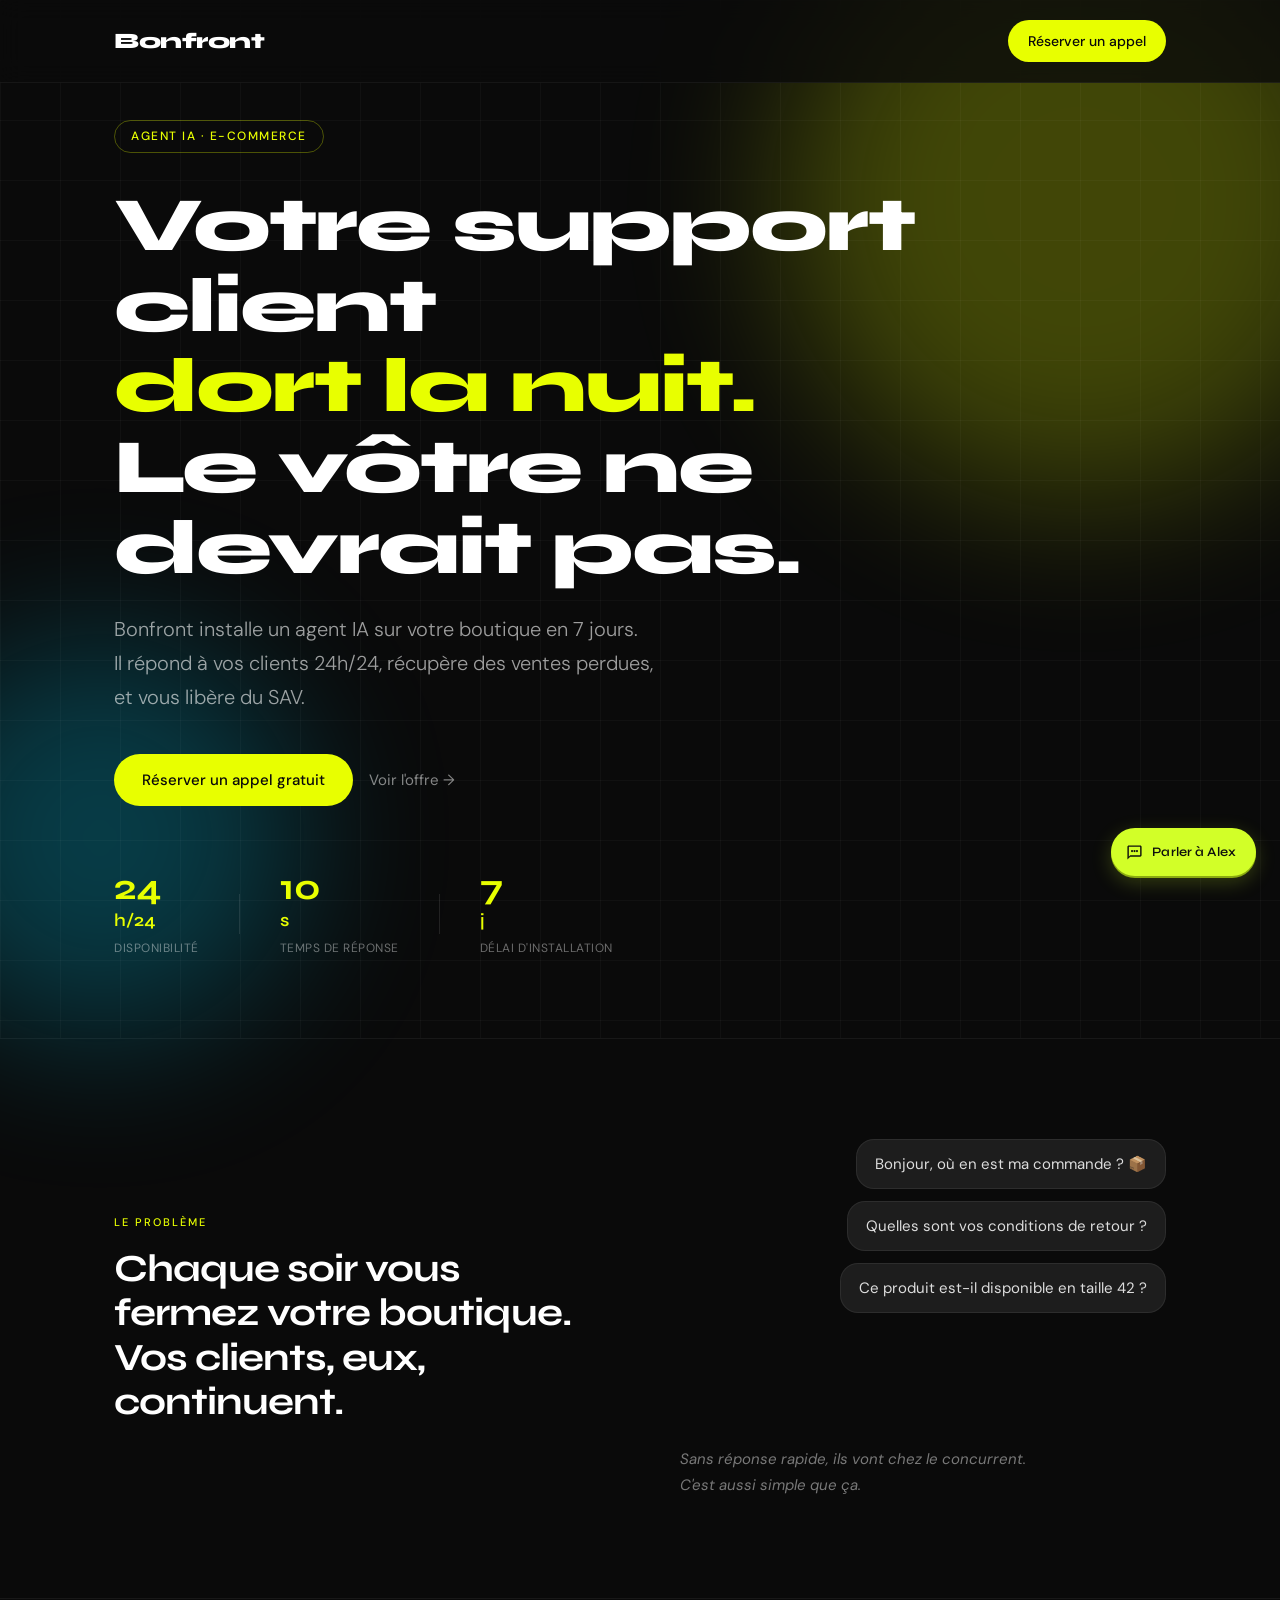
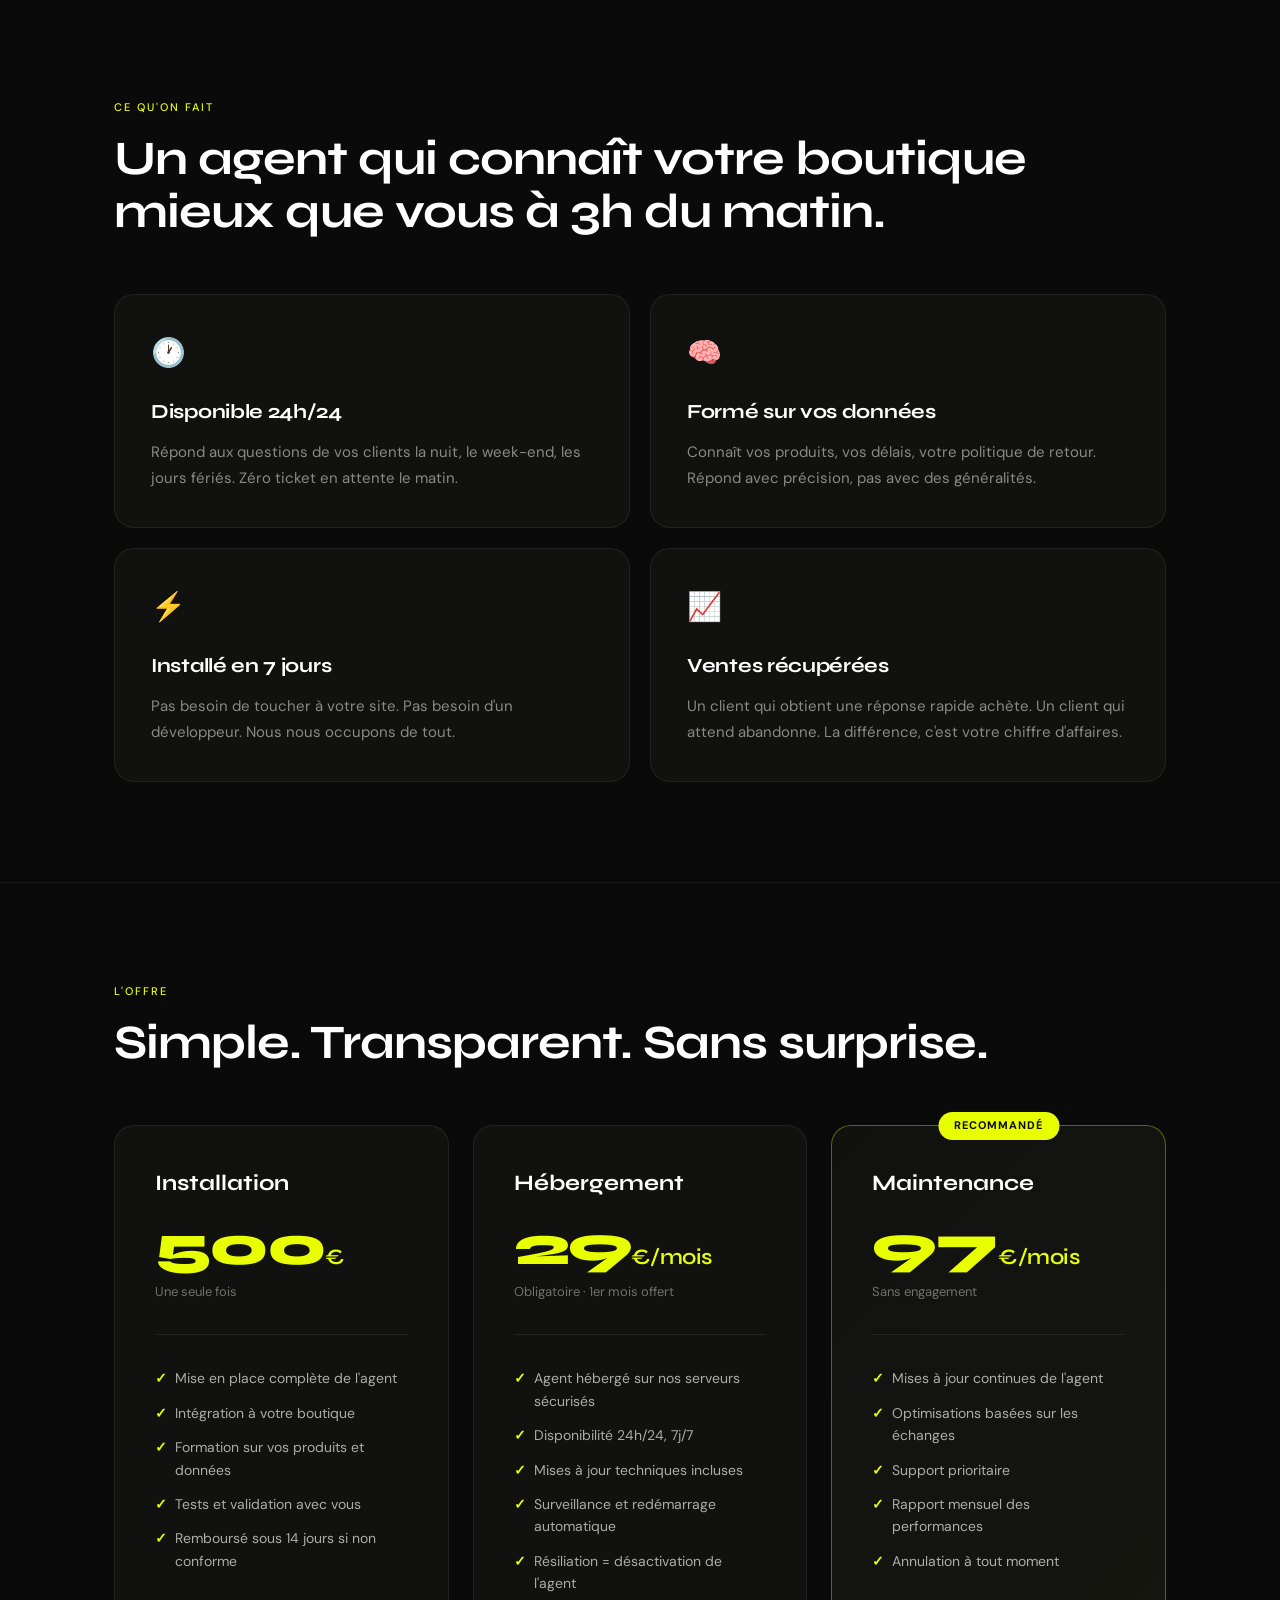
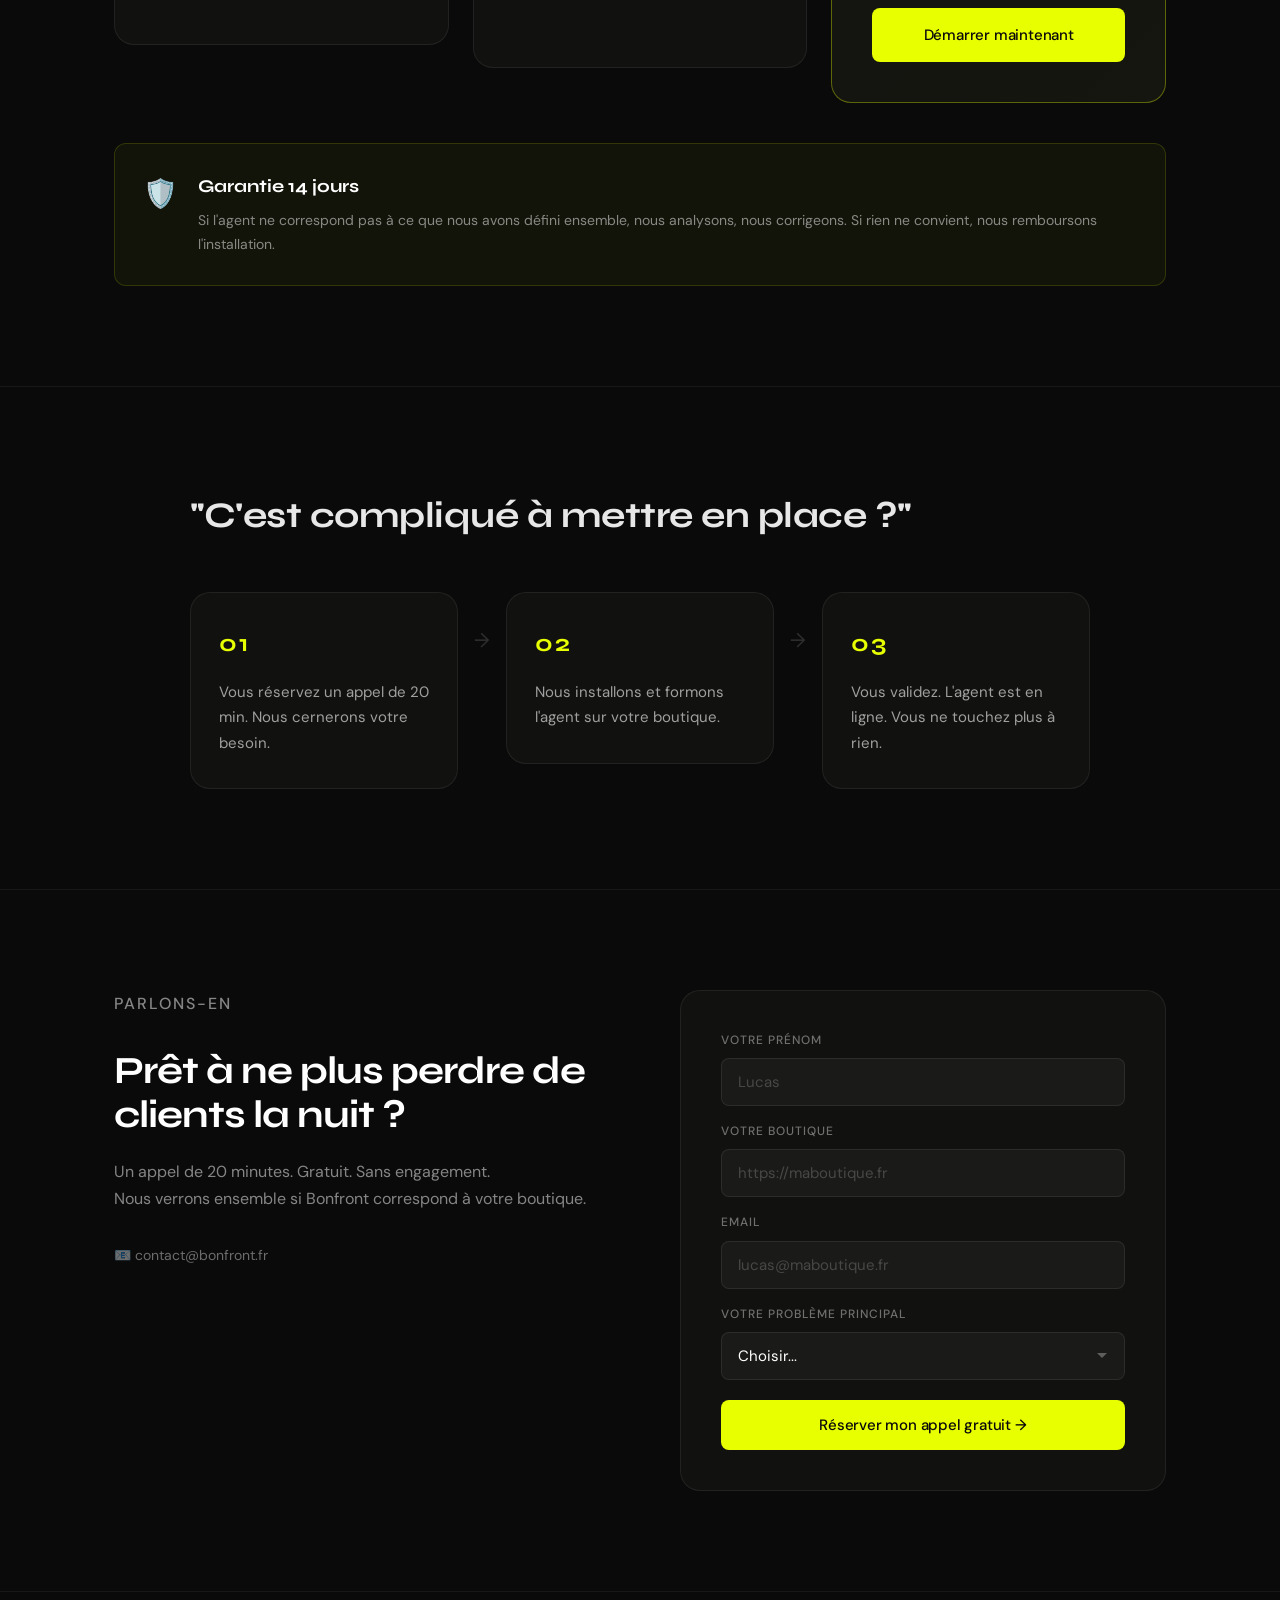
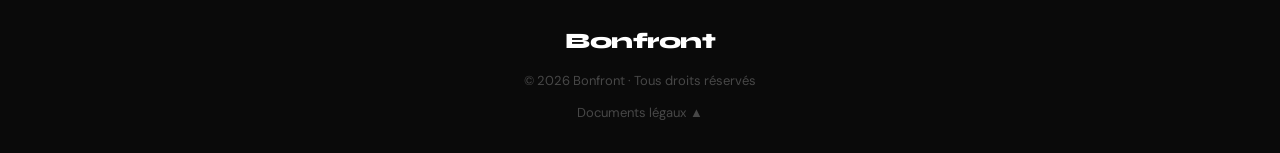
==== index.html @ 0fc4ba48 "Update index.html" ====
<!DOCTYPE html>
<html lang="fr">
<head>
  <!-- Google tag (gtag.js) -->
<script async src="https://www.googletagmanager.com/gtag/js?id=G-M5L3W99TED"></script>
<script>
  window.dataLayer = window.dataLayer || [];
  function gtag(){dataLayer.push(arguments);}
  gtag('js', new Date());
  gtag('config', 'G-M5L3W99TED');
</script>

  <!-- Indexisation -->
  <meta name="description" content="Bonfront installe un agent IA sur votre boutique e-commerce en 7 jours. Support client 24h/24, installation clé en main à partir de 500€.">
  <meta name="keywords" content="agent IA e-commerce, chatbot boutique en ligne, support client IA, agent IA France">
  <meta property="og:title" content="Bonfront — Support client IA pour e-commerce">
  <meta property="og:description" content="Votre support client dort la nuit. Le vôtre ne devrait pas.">
  <meta property="og:url" content="https://bonfront.fr">

  <!-- Header -->
  <meta charset="UTF-8" />
  <meta name="viewport" content="width=device-width, initial-scale=1.0" />
  <title>Bonfront — Support client IA pour e-commerce</title>
  <link rel="icon" type="image/x-icon" href="favicon.ico">
  <link rel="preconnect" href="https://fonts.googleapis.com">
  <link rel="preconnect" href="https://fonts.gstatic.com" crossorigin>
  <link href="https://fonts.googleapis.com/css2?family=Syne:wght@400;600;700;800&family=DM+Sans:ital,wght@0,300;0,400;0,500;1,300&display=swap" rel="stylesheet">
  <link rel="stylesheet" href="style.css" />
  <style>
    .footer-legal {
      position: relative;
    }
    .footer-legal-toggle {
      font-size: 13px;
      color: rgba(255,255,255,0.25);
      background: none;
      border: none;
      cursor: pointer;
      padding: 0;
      font-family: inherit;
      display: flex;
      align-items: center;
      gap: 4px;
      transition: color 0.2s;
    }
    .footer-legal-toggle:hover { color: rgba(255,255,255,0.6); }
    .footer-legal-toggle .arrow {
      display: inline-block;
      transition: transform 0.2s;
      font-size: 10px;
    }
    .footer-legal-toggle.open .arrow { transform: rotate(180deg); }
    .footer-legal-dropdown {
      display: none;
      position: absolute;
      bottom: 28px;
      left: 0;
      background: #1a1a18;
      border: 1px solid rgba(255,255,255,0.08);
      border-radius: 8px;
      overflow: hidden;
      min-width: 200px;
      z-index: 10;
    }
    .footer-legal-dropdown.open { display: block; }
    .footer-legal-dropdown a {
      display: block;
      padding: 10px 16px;
      font-size: 13px;
      color: rgba(255,255,255,0.5);
      text-decoration: none;
      transition: background 0.15s, color 0.15s;
    }
    .footer-legal-dropdown a:hover {
      background: rgba(255,255,255,0.05);
      color: rgba(255,255,255,0.9);
    }
  </style>
</head>
<body>

  <!-- NAV -->
  <nav class="nav">
    <div class="nav-inner">
      <span class="logo">Bonfront</span>
      <a href="#contact" class="nav-cta">Réserver un appel</a>
    </div>
  </nav>

  <!-- HERO -->
  <section class="hero">
    <div class="hero-bg">
      <div class="orb orb-1"></div>
      <div class="orb orb-2"></div>
      <div class="grid-overlay"></div>
    </div>
    <div class="container">
      <div class="badge">Agent IA · E-commerce</div>
      <h1 class="hero-title">
        Votre support client<br/>
        <span class="accent">dort la nuit.</span><br/>
        Le vôtre ne devrait pas.
      </h1>
      <p class="hero-sub">
        Bonfront installe un agent IA sur votre boutique en 7 jours.<br/>
        Il répond à vos clients 24h/24, récupère des ventes perdues,<br/>
        et vous libère du SAV.
      </p>
      <div class="hero-actions">
        <a href="#contact" class="btn-primary">Réserver un appel gratuit</a>
        <a href="#offre" class="btn-ghost">Voir l'offre →</a>
      </div>
      <div class="hero-stats">
        <div class="stat">
          <span class="stat-num" data-target="24">0</span><span class="stat-unit">h/24</span>
          <span class="stat-label">Disponibilité</span>
        </div>
        <div class="stat-sep"></div>
        <div class="stat">
          <span class="stat-num" data-target="10">0</span><span class="stat-unit">s</span>
          <span class="stat-label">Temps de réponse</span>
        </div>
        <div class="stat-sep"></div>
        <div class="stat">
          <span class="stat-num" data-target="7">0</span><span class="stat-unit">j</span>
          <span class="stat-label">Délai d'installation</span>
        </div>
      </div>
    </div>
  </section>

  <!-- PROBLEME -->
  <section class="problem">
    <div class="container">
      <div class="problem-grid">
        <div class="problem-left">
          <p class="section-label">Le problème</p>
          <h2>Chaque soir vous fermez votre boutique.<br/>Vos clients, eux, continuent.</h2>
        </div>
        <div class="problem-right">
          <div class="messages">
            <div class="msg msg-in" data-delay="0">Bonjour, où en est ma commande ? 📦</div>
            <div class="msg msg-in" data-delay="400">Quelles sont vos conditions de retour ?</div>
            <div class="msg msg-in" data-delay="800">Ce produit est-il disponible en taille 42 ?</div>
            <div class="msg msg-out" data-delay="1400">Bonjour ! Voici le suivi de votre commande... ✅</div>
            <div class="msg msg-out" data-delay="2200">
              <span class="typing-dots"><span></span><span></span><span></span></span>
            </div>
          </div>
          <p class="problem-conclusion">Sans réponse rapide, ils vont chez le concurrent.<br/>C'est aussi simple que ça.</p>
        </div>
      </div>
    </div>
  </section>

  <!-- SOLUTION -->
  <section class="solution">
    <div class="container">
      <p class="section-label">Ce qu'on fait</p>
      <h2 class="section-title">Un agent qui connaît votre boutique<br/>mieux que vous à 3h du matin.</h2>
      <div class="features">
        <div class="feature-card">
          <div class="feature-icon">🕐</div>
          <h3>Disponible 24h/24</h3>
          <p>Répond aux questions de vos clients la nuit, le week-end, les jours fériés. Zéro ticket en attente le matin.</p>
        </div>
        <div class="feature-card">
          <div class="feature-icon">🧠</div>
          <h3>Formé sur vos données</h3>
          <p>Connaît vos produits, vos délais, votre politique de retour. Répond avec précision, pas avec des généralités.</p>
        </div>
        <div class="feature-card">
          <div class="feature-icon">⚡</div>
          <h3>Installé en 7 jours</h3>
          <p>Pas besoin de toucher à votre site. Pas besoin d'un développeur. Nous nous occupons de tout.</p>
        </div>
        <div class="feature-card">
          <div class="feature-icon">📈</div>
          <h3>Ventes récupérées</h3>
          <p>Un client qui obtient une réponse rapide achète. Un client qui attend abandonne. La différence, c'est votre chiffre d'affaires.</p>
        </div>
      </div>
    </div>
  </section>

  <!-- OFFRE -->
  <section class="offre" id="offre">
    <div class="container">
      <p class="section-label">L'offre</p>
      <h2 class="section-title">Simple. Transparent. Sans surprise.</h2>
      <div class="pricing" style="display: grid; grid-template-columns: repeat(3, 1fr); gap: 24px; align-items: start;">
        <div class="pricing-card">
          <div class="pricing-top">
            <h3>Installation</h3>
            <div class="price">500<span>€</span></div>
            <p>Une seule fois</p>
          </div>
          <ul class="pricing-list">
            <li>Mise en place complète de l'agent</li>
            <li>Intégration à votre boutique</li>
            <li>Formation sur vos produits et données</li>
            <li>Tests et validation avec vous</li>
            <li>Remboursé sous 14 jours si non conforme</li>
          </ul>
        </div>
        <div class="pricing-card">
          <div class="pricing-top">
            <h3>Hébergement</h3>
            <div class="price">29<span>€/mois</span></div>
            <p>Obligatoire · 1er mois offert</p>
          </div>
          <ul class="pricing-list">
            <li>Agent hébergé sur nos serveurs sécurisés</li>
            <li>Disponibilité 24h/24, 7j/7</li>
            <li>Mises à jour techniques incluses</li>
            <li>Surveillance et redémarrage automatique</li>
            <li>Résiliation = désactivation de l'agent</li>
          </ul>
        </div>
        <div class="pricing-card pricing-featured">
          <div class="pricing-badge">Recommandé</div>
          <div class="pricing-top">
            <h3>Maintenance</h3>
            <div class="price">97<span>€/mois</span></div>
            <p>Sans engagement</p>
          </div>
          <ul class="pricing-list">
            <li>Mises à jour continues de l'agent</li>
            <li>Optimisations basées sur les échanges</li>
            <li>Support prioritaire</li>
            <li>Rapport mensuel des performances</li>
            <li>Annulation à tout moment</li>
          </ul>
          <a href="#contact" class="btn-primary full">Démarrer maintenant</a>
        </div>
      </div>
      <div class="garantie">
        <div class="garantie-icon">🛡️</div>
        <div>
          <strong>Garantie 14 jours</strong>
          <p>Si l'agent ne correspond pas à ce que nous avons défini ensemble, nous analysons, nous corrigeons. Si rien ne convient, nous remboursons l'installation.</p>
        </div>
      </div>
    </div>
  </section>

  <!-- OBJECTION -->
  <section class="objection">
    <div class="container">
      <div class="objection-inner">
        <h2>"C'est compliqué à mettre en place ?"</h2>
        <div class="objection-steps">
          <div class="obj-step">
            <span class="step-num">01</span>
            <p>Vous réservez un appel de 20 min. Nous cernerons votre besoin.</p>
          </div>
          <div class="obj-arrow">→</div>
          <div class="obj-step">
            <span class="step-num">02</span>
            <p>Nous installons et formons l'agent sur votre boutique.</p>
          </div>
          <div class="obj-arrow">→</div>
          <div class="obj-step">
            <span class="step-num">03</span>
            <p>Vous validez. L'agent est en ligne. Vous ne touchez plus à rien.</p>
          </div>
        </div>
      </div>
    </div>
  </section>

  <!-- CONTACT -->
  <section class="contact" id="contact">
    <div class="container">
      <div class="contact-inner">
        <div class="contact-left">
          <p class="section-label">Parlons-en</p>
          <h2>Prêt à ne plus perdre de clients la nuit ?</h2>
          <p>Un appel de 20 minutes. Gratuit. Sans engagement.<br/>Nous verrons ensemble si Bonfront correspond à votre boutique.</p>
          <div class="contact-info">
            <span>📧 contact@bonfront.fr</span>
          </div>
        </div>
        <form class="contact-form" action="https://api.web3forms.com/submit" method="POST">
          <input type="hidden" name="access_key" value="a9f55e9b-afc1-4ab4-8415-621d0cce9472">
          <input type="hidden" name="subject" value="Nouveau contact Bonfront">
          <input type="hidden" name="from_name" value="Bonfront">
          <div class="form-group">
            <label for="name">Votre prénom</label>
            <input id="name" type="text" name="name" placeholder="Lucas" required />
          </div>
          <div class="form-group">
            <label for="boutique">Votre boutique</label>
            <input id="boutique" type="url" name="boutique" placeholder="https://maboutique.fr" required />
          </div>
          <div class="form-group">
            <label for="email">Email</label>
            <input id="email" type="email" name="email" placeholder="lucas@maboutique.fr" required />
          </div>
          <div class="form-group">
            <label for="probleme">Votre problème principal</label>
            <select id="probleme" name="probleme" onchange="toggleAutre(this)">
              <option value="">Choisir...</option>
              <option>Trop de tickets SAV</option>
              <option>Pas de support la nuit</option>
              <option>Clients sans réponse rapide</option>
              <option>Autre</option>
            </select>
            <input id="autre-detail" type="text" name="probleme_detail" placeholder="Précisez votre problème..." style="display:none; margin-top: 8px;"/>
          </div>
          <button type="submit" class="btn-primary full">Réserver mon appel gratuit →</button>
        </form>
      </div>
    </div>
  </section>

  <!-- FOOTER -->
  <footer class="footer">
    <div class="footer-inner" style="justify-content: center; flex-direction: column; align-items: center; gap: 12px;">
  <span class="logo">Bonfront</span>
  <span>© 2026 Bonfront · Tous droits réservés</span>
  <div class="footer-legal">
    <button class="footer-legal-toggle" onclick="toggleLegal(this)">
      Documents légaux <span class="arrow">▲</span>
    </button>
    <div class="footer-legal-dropdown">
      <a href="politique-confidentialite.html">Politique de confidentialité</a>
      <a href="cookies.html">Cookies</a>
    </div>
  </div>
</div>
  </footer>

  <!-- AGENT IA -->
  <script src="chat-widget.js"></script>

  <!-- Animations -->
  <script src="script.js"></script>

  <script>
    function toggleLegal(btn) {
      btn.classList.toggle('open');
      btn.nextElementSibling.classList.toggle('open');
    }
    document.addEventListener('click', function(e) {
      const legal = document.querySelector('.footer-legal');
      if (legal && !legal.contains(e.target)) {
        document.querySelector('.footer-legal-toggle').classList.remove('open');
        document.querySelector('.footer-legal-dropdown').classList.remove('open');
      }
    });
  </script>

</body>
</html>
---- style.css ----
/* ===========================
   BONFRONT — style.css
   =========================== */

*, *::before, *::after {
  box-sizing: border-box;
  margin: 0;
  padding: 0;
}

:root {
  --black: #0a0a0a;
  --white: #ffffff;
  --off-white: #f5f3ef;
  --accent: #e8ff00;
  --accent-dark: #c4d900;
  --gray-100: #f0ede8;
  --gray-200: #ddd9d2;
  --gray-400: #9e9a93;
  --gray-600: #5c5954;
  --gray-800: #2a2826;
  --card-bg: #111110;
  --card-border: rgba(255,255,255,0.07);
  --font-display: 'Syne', sans-serif;
  --font-body: 'DM Sans', sans-serif;
  --radius: 12px;
  --radius-lg: 20px;
  --max-w: 1100px;
  --transition: 0.3s cubic-bezier(0.4, 0, 0.2, 1);
}

html {
  scroll-behavior: smooth;
}

.logo-img {
  height: 36px !important;
  width: auto !important;
  max-width: 36px;
  object-fit: contain;
  display: block;
}

body {
  font-family: var(--font-body);
  background: var(--black);
  color: var(--white);
  line-height: 1.6;
  -webkit-font-smoothing: antialiased;
  overflow-x: hidden;
}

.container {
  max-width: var(--max-w);
  margin: 0 auto;
  padding: 0 24px;
}

/* ===========================
   NAV
   =========================== */

.nav {
  position: fixed;
  top: 0;
  left: 0;
  right: 0;
  z-index: 100;
  padding: 20px 0;
  background: rgba(10,10,10,0.8);
  backdrop-filter: blur(12px);
  border-bottom: 1px solid rgba(255,255,255,0.05);
  transition: var(--transition);
}

.nav-inner {
  max-width: var(--max-w);
  margin: 0 auto;
  padding: 0 24px;
  display: flex;
  align-items: center;
  justify-content: space-between;
}

.logo {
  font-family: var(--font-display);
  font-weight: 800;
  font-size: 22px;
  letter-spacing: -0.5px;
  color: var(--white);
}

.nav-cta {
  font-family: var(--font-body);
  font-size: 14px;
  font-weight: 500;
  color: var(--black);
  background: var(--accent);
  padding: 10px 20px;
  border-radius: 100px;
  text-decoration: none;
  transition: var(--transition);
}

.nav-cta:hover {
  background: var(--accent-dark);
  transform: translateY(-1px);
}

/* ===========================
   HERO
   =========================== */

.hero {
  position: relative;
  min-height: 100vh;
  display: flex;
  align-items: center;
  padding: 120px 0 80px;
}

.hero-bg {
  position: absolute;
  inset: 0;
  pointer-events: none;
}

.orb {
  position: absolute;
  border-radius: 50%;
  filter: blur(80px);
  opacity: 0.25;
}

.orb-1 {
  width: 600px;
  height: 600px;
  background: var(--accent);
  top: -100px;
  right: -100px;
  will-change: transform;
}

.orb-2 {
  width: 400px;
  height: 400px;
  background: #00d4ff;
  bottom: 0;
  left: -100px;
  will-change: transform;
}

.grid-overlay {
  position: absolute;
  inset: 0;
  background-image:
    linear-gradient(rgba(255,255,255,0.03) 1px, transparent 1px),
    linear-gradient(90deg, rgba(255,255,255,0.03) 1px, transparent 1px);
  background-size: 60px 60px;
}

@keyframes float {
  0%, 100% { transform: translateY(0px); }
  50% { transform: translateY(-30px); }
}

.hero .container {
  position: relative;
  z-index: 1;
}

.badge {
  display: inline-block;
  font-family: var(--font-body);
  font-size: 12px;
  font-weight: 500;
  letter-spacing: 1.5px;
  text-transform: uppercase;
  color: var(--accent);
  border: 1px solid rgba(232,255,0,0.3);
  padding: 6px 16px;
  border-radius: 100px;
  margin-bottom: 32px;
  opacity: 0;
  animation: fadeUp 0.6s ease forwards 0.2s;
}

.hero-title {
  font-family: var(--font-display);
  font-size: clamp(36px, 6vw, 80px);
  font-weight: 800;
  line-height: 1.05;
  letter-spacing: -2px;
  margin-bottom: 24px;
  opacity: 0;
  animation: fadeUp 0.6s ease forwards 0.4s;
}

.accent {
  color: var(--accent);
}

.hero-sub {
  font-size: clamp(15px, 2vw, 20px);
  font-weight: 300;
  color: rgba(255,255,255,0.6);
  line-height: 1.7;
  margin-bottom: 40px;
  max-width: 560px;
  opacity: 0;
  animation: fadeUp 0.6s ease forwards 0.6s;
}

.hero-actions {
  display: flex;
  gap: 16px;
  align-items: center;
  flex-wrap: wrap;
  margin-bottom: 64px;
  opacity: 0;
  animation: fadeUp 0.6s ease forwards 0.8s;
}

.btn-primary {
  display: inline-block;
  font-family: var(--font-body);
  font-size: 15px;
  font-weight: 500;
  color: var(--black);
  background: var(--accent);
  padding: 14px 28px;
  border-radius: 100px;
  text-decoration: none;
  border: none;
  cursor: pointer;
  transition: var(--transition);
}

.btn-primary:hover {
  background: var(--accent-dark);
  transform: translateY(-2px);
  box-shadow: 0 8px 30px rgba(232,255,0,0.25);
}

.btn-primary.full {
  width: 100%;
  text-align: center;
  border-radius: var(--radius);
  padding: 16px;
  font-size: 16px;
}

.btn-ghost {
  font-family: var(--font-body);
  font-size: 15px;
  font-weight: 400;
  color: rgba(255,255,255,0.5);
  text-decoration: none;
  transition: var(--transition);
}

.btn-ghost:hover {
  color: var(--white);
}

.hero-stats {
  display: flex;
  align-items: center;
  gap: 40px;
  opacity: 0;
  animation: fadeUp 0.6s ease forwards 1s;
  flex-wrap: wrap;
}

.stat {
  display: flex;
  flex-direction: column;
}

.stat-num {
  font-family: var(--font-display);
  font-size: 36px;
  font-weight: 700;
  color: var(--accent);
  line-height: 1;
}

.stat-unit {
  font-family: var(--font-display);
  font-size: 18px;
  font-weight: 600;
  color: var(--accent);
}

.stat-label {
  font-size: 12px;
  color: rgba(255,255,255,0.4);
  margin-top: 4px;
  text-transform: uppercase;
  letter-spacing: 0.5px;
}

.stat-sep {
  width: 1px;
  height: 40px;
  background: rgba(255,255,255,0.1);
}

@keyframes fadeUp {
  from { opacity: 0; transform: translateY(24px); }
  to { opacity: 1; transform: translateY(0); }
}

/* ===========================
   SECTION LABELS
   =========================== */

.section-label {
  font-size: 11px;
  font-weight: 500;
  letter-spacing: 2px;
  text-transform: uppercase;
  color: var(--accent);
  margin-bottom: 16px;
}

.section-title {
  font-family: var(--font-display);
  font-size: clamp(24px, 4vw, 48px);
  font-weight: 700;
  letter-spacing: -1px;
  line-height: 1.1;
  margin-bottom: 56px;
}

/* ===========================
   PROBLEME
   =========================== */

.problem {
  padding: 100px 0;
  border-top: 1px solid rgba(255,255,255,0.06);
}

.problem-grid {
  display: grid;
  grid-template-columns: 1fr 1fr;
  gap: 80px;
  align-items: center;
}

.problem-left h2 {
  font-family: var(--font-display);
  font-size: clamp(22px, 3vw, 40px);
  font-weight: 700;
  letter-spacing: -1px;
  line-height: 1.15;
  margin-top: 12px;
}

.messages {
  display: flex;
  flex-direction: column;
  gap: 12px;
  margin-bottom: 24px;
}

.msg {
  display: inline-block;
  padding: 12px 18px;
  border-radius: 18px;
  font-size: 15px;
  max-width: 85%;
  opacity: 0;
  transform: translateY(10px);
  transition: opacity 0.4s ease, transform 0.4s ease;
}

.msg.visible {
  opacity: 1;
  transform: translateY(0);
}

.msg-in {
  background: rgba(255,255,255,0.08);
  color: rgba(255,255,255,0.85);
  align-self: flex-end;
  border: 1px solid rgba(255,255,255,0.07);
}

.msg-out {
  background: var(--accent);
  color: var(--black);
  align-self: flex-start;
  font-weight: 500;
}

.msg-out .typing-dots {
  justify-content: flex-start;
}

/* Fix : les 3 points de typing sont dans un msg-out donc à droite et en bas */
.msg-out .typing-dots {
  justify-content: flex-end;
}

.typing-dots {
  display: flex;
  gap: 4px;
  align-items: center;
  padding: 4px 0;
}

.typing-dots span {
  width: 6px;
  height: 6px;
  background: var(--black);
  border-radius: 50%;
  animation: typing 1s infinite;
}

.typing-dots span:nth-child(2) { animation-delay: 0.2s; }
.typing-dots span:nth-child(3) { animation-delay: 0.4s; }

@keyframes typing {
  0%, 60%, 100% { opacity: 0.3; transform: translateY(0); }
  30% { opacity: 1; transform: translateY(-4px); }
}

.problem-conclusion {
  font-size: 15px;
  color: rgba(255,255,255,0.45);
  line-height: 1.7;
  font-style: italic;
}

/* ===========================
   SOLUTION
   =========================== */

.solution {
  padding: 100px 0;
  border-top: 1px solid rgba(255,255,255,0.06);
}

.features {
  display: grid;
  grid-template-columns: repeat(2, 1fr);
  gap: 20px;
}

.feature-card {
  background: var(--card-bg);
  border: 1px solid var(--card-border);
  border-radius: var(--radius-lg);
  padding: 36px;
  transition: var(--transition);
}

.feature-card:hover {
  border-color: rgba(232,255,0,0.2);
  transform: translateY(-4px);
  box-shadow: 0 20px 60px rgba(0,0,0,0.4);
}

.feature-icon {
  font-size: 28px;
  margin-bottom: 20px;
}

.feature-card h3 {
  font-family: var(--font-display);
  font-size: 20px;
  font-weight: 700;
  margin-bottom: 12px;
  letter-spacing: -0.3px;
}

.feature-card p {
  font-size: 15px;
  color: rgba(255,255,255,0.5);
  line-height: 1.7;
}

/* ===========================
   OFFRE
   =========================== */

.offre {
  padding: 100px 0;
  border-top: 1px solid rgba(255,255,255,0.06);
}

.pricing {
  display: grid;
  grid-template-columns: 1fr 1fr;
  gap: 24px;
  margin-bottom: 40px;
}

.pricing-card {
  background: var(--card-bg);
  border: 1px solid var(--card-border);
  border-radius: var(--radius-lg);
  padding: 40px;
  position: relative;
}

.pricing-featured {
  border-color: rgba(232,255,0,0.35);
  background: linear-gradient(135deg, #111110 0%, #161610 100%);
}

.pricing-badge {
  position: absolute;
  top: -14px;
  left: 50%;
  transform: translateX(-50%);
  background: var(--accent);
  color: var(--black);
  font-size: 11px;
  font-weight: 700;
  letter-spacing: 1px;
  text-transform: uppercase;
  padding: 5px 16px;
  border-radius: 100px;
  white-space: nowrap;
}

.pricing-top {
  margin-bottom: 32px;
  padding-bottom: 32px;
  border-bottom: 1px solid rgba(255,255,255,0.07);
}

.pricing-top h3 {
  font-family: var(--font-display);
  font-size: 22px;
  font-weight: 700;
  margin-bottom: 16px;
}

.price {
  font-family: var(--font-display);
  font-size: 56px;
  font-weight: 800;
  letter-spacing: -2px;
  color: var(--accent);
  line-height: 1;
  margin-bottom: 8px;
}

.price span {
  font-size: 22px;
  letter-spacing: -0.5px;
  font-weight: 600;
}

.pricing-top p {
  font-size: 13px;
  color: rgba(255,255,255,0.4);
}

.pricing-list {
  list-style: none;
  display: flex;
  flex-direction: column;
  gap: 12px;
  margin-bottom: 32px;
}

.pricing-list li {
  font-size: 14px;
  color: rgba(255,255,255,0.65);
  padding-left: 20px;
  position: relative;
}

.pricing-list li::before {
  content: '✓';
  position: absolute;
  left: 0;
  color: var(--accent);
  font-weight: 700;
}

.garantie {
  display: flex;
  align-items: flex-start;
  gap: 20px;
  background: rgba(232,255,0,0.04);
  border: 1px solid rgba(232,255,0,0.15);
  border-radius: var(--radius);
  padding: 28px;
}

.garantie-icon {
  font-size: 28px;
  flex-shrink: 0;
}

.garantie strong {
  display: block;
  font-family: var(--font-display);
  font-size: 18px;
  font-weight: 700;
  margin-bottom: 8px;
}

.garantie p {
  font-size: 14px;
  color: rgba(255,255,255,0.5);
  line-height: 1.7;
}

/* ===========================
   OBJECTION
   =========================== */

.objection {
  padding: 100px 0;
  border-top: 1px solid rgba(255,255,255,0.06);
}

.objection-inner {
  max-width: 900px;
  margin: 0 auto;
}

.objection-inner h2 {
  font-family: var(--font-display);
  font-size: clamp(20px, 3vw, 36px);
  font-weight: 700;
  letter-spacing: -0.5px;
  margin-bottom: 48px;
  color: rgba(255,255,255,0.9);
}

.objection-steps {
  display: grid;
  grid-template-columns: 1fr auto 1fr auto 1fr;
  align-items: start;
  gap: 0;
}

.obj-step {
  background: var(--card-bg);
  border: 1px solid var(--card-border);
  border-radius: var(--radius-lg);
  padding: 32px 28px;
  transition: var(--transition);
}

.obj-step:hover {
  border-color: rgba(232,255,0,0.2);
  transform: translateY(-4px);
}

.step-num {
  display: block;
  font-family: var(--font-display);
  font-size: 24px;
  font-weight: 700;
  color: var(--accent);
  letter-spacing: 2px;
  text-transform: uppercase;
  margin-bottom: 16px;
}

.obj-step p {
  font-size: 15px;
  color: rgba(255,255,255,0.6);
  line-height: 1.7;
}

.obj-arrow {
  font-size: 20px;
  color: rgba(255,255,255,0.15);
  display: flex;
  align-items: center;
  justify-content: center;
  padding: 0 16px;
  padding-top: 32px;
  flex-shrink: 0;
}

/* ===========================
   CONTACT
   =========================== */

.contact {
  padding: 100px 0;
  border-top: 1px solid rgba(255,255,255,0.06);
}

.contact-inner {
  display: grid;
  grid-template-columns: 1fr 1fr;
  gap: 80px;
  align-items: start;
}

.contact-left h2 {
  font-family: var(--font-display);
  font-size: clamp(22px, 3vw, 40px);
  font-weight: 700;
  letter-spacing: -1px;
  line-height: 1.15;
  margin-bottom: 20px;
  margin-top: 12px;
}

.contact-left p {
  font-size: 16px;
  color: rgba(255,255,255,0.5);
  line-height: 1.7;
  margin-bottom: 32px;
}

.contact-info {
  display: flex;
  flex-direction: column;
  gap: 12px;
}

.contact-info span {
  font-size: 14px;
  color: rgba(255,255,255,0.4);
}

.contact-form {
  background: var(--card-bg);
  border: 1px solid var(--card-border);
  border-radius: var(--radius-lg);
  padding: 40px;
  display: flex;
  flex-direction: column;
  gap: 16px;
}

.form-group {
  display: flex;
  flex-direction: column;
  gap: 8px;
}

.form-group label {
  font-size: 12px;
  font-weight: 500;
  color: rgba(255,255,255,0.4);
  text-transform: uppercase;
  letter-spacing: 1px;
}

.form-group input,
.form-group select {
  background: rgba(255,255,255,0.04);
  border: 1px solid rgba(255,255,255,0.08);
  border-radius: 8px;
  padding: 13px 16px;
  font-family: var(--font-body);
  font-size: 15px;
  color: var(--white);
  outline: none;
  width: 100%;
  transition: var(--transition);
  appearance: none;
  -webkit-appearance: none;
}

.form-group input::placeholder {
  color: rgba(255,255,255,0.2);
}

.form-group input:focus,
.form-group select:focus {
  border-color: rgba(232,255,0,0.35);
  background: rgba(232,255,0,0.02);
}

.form-group select {
  cursor: pointer;
  background-image: url("data:image/svg+xml,%3Csvg xmlns='http://www.w3.org/2000/svg' width='12' height='12' viewBox='0 0 12 12'%3E%3Cpath fill='rgba(255,255,255,0.3)' d='M6 8L1 3h10z'/%3E%3C/svg%3E");
  background-repeat: no-repeat;
  background-position: right 16px center;
  padding-right: 40px;
}

.form-group select option {
  background: #1a1a18;
  color: var(--white);
}

.btn-primary.full {
  width: 100%;
  text-align: center;
  border-radius: 8px;
  padding: 15px;
  font-size: 15px;
  font-weight: 500;
  margin-top: 4px;
  background: var(--accent);
  color: var(--black);
  border: none;
  cursor: pointer;
  letter-spacing: -0.2px;
}

/* ===========================
   FOOTER
   =========================== */

.footer {
  border-top: 1px solid rgba(255,255,255,0.06);
  padding: 32px 0;
}

.footer-inner {
  display: flex;
  align-items: center;
  justify-content: space-between;
  gap: 16px;
  flex-wrap: wrap;
}

.footer span:not(.logo) {
  font-size: 13px;
  color: rgba(255,255,255,0.25);
}

.footer-legal {
  display: flex;
  gap: 16px;
}

.footer-legal a,
.footer-legal a:visited,
.iubenda-white {
  font-size: 13px;
  color: rgba(255,255,255,0.25) !important;
  text-decoration: none !important;
  transition: var(--transition);
}

.footer-legal a:hover {
  color: rgba(255,255,255,0.6);
}

/* ===========================
   SCROLL REVEAL
   =========================== */

.reveal {
  opacity: 0;
  transform: translateY(32px);
  transition: opacity 0.7s ease, transform 0.7s ease;
}

.reveal.visible {
  opacity: 1;
  transform: translateY(0);
}

/* ===========================
   RESPONSIVE TABLET (max 1024px)
   =========================== */

@media (max-width: 1024px) {
  .problem-grid {
    gap: 48px;
  }

  .contact-inner {
    gap: 48px;
  }

  .objection-steps {
    grid-template-columns: 1fr auto 1fr auto 1fr;
  }

  .obj-step {
    padding: 24px 20px;
  }
}

/* ===========================
   RESPONSIVE MOBILE (max 768px)
   =========================== */

@media (max-width: 768px) {

  .container {
    padding: 0 18px;
  }

  /* NAV */
  .nav {
    padding: 14px 0;
  }

  .nav-cta {
    font-size: 13px;
    padding: 8px 14px;
  }

  /* HERO */
  .hero {
    padding: 96px 0 56px;
    min-height: auto;
  }

  .hero-title {
    letter-spacing: -1px;
    margin-bottom: 20px;
  }

  .hero-sub {
    font-size: 15px;
    margin-bottom: 32px;
  }

  /* Casser les <br> du hero-sub sur mobile pour éviter les lignes orphelines */
  .hero-sub br {
    display: none;
  }

  .hero-actions {
    flex-direction: column;
    align-items: stretch;
    gap: 10px;
    margin-bottom: 40px;
  }

  .hero-actions .btn-primary,
  .hero-actions .btn-ghost {
    text-align: center;
  }

  /* Stats : grille 3 colonnes serrée, plus de séparateurs */
  .hero-stats {
    display: grid;
    grid-template-columns: repeat(3, 1fr);
    gap: 0;
    padding: 20px 0;
    border-top: 1px solid rgba(255,255,255,0.07);
    border-bottom: 1px solid rgba(255,255,255,0.07);
  }

  .stat {
    padding: 0 12px;
    border-right: 1px solid rgba(255,255,255,0.07);
  }

  .stat:last-child {
    border-right: none;
  }

  .stat-sep {
    display: none;
  }

  .stat-num {
    font-size: 26px;
  }

  .stat-unit {
    font-size: 15px;
  }

  .stat-label {
    font-size: 10px;
    margin-top: 3px;
  }

  /* SECTIONS */
  .problem,
  .solution,
  .offre,
  .objection,
  .contact {
    padding: 56px 0;
  }

  .section-title {
    margin-bottom: 32px;
  }

  /* PROBLEME */
  .problem-grid {
    grid-template-columns: 1fr;
    gap: 36px;
  }

  .problem-left h2 {
    font-size: clamp(20px, 5.5vw, 30px);
  }

  /* Casser les <br> du problem-left h2 sur mobile */
  .problem-left h2 br {
    display: none;
  }

  .messages {
    gap: 10px;
  }

  .msg {
    font-size: 14px;
    padding: 10px 14px;
    max-width: 90%;
  }

  /* SOLUTION */
  .features {
    grid-template-columns: 1fr;
    gap: 12px;
  }

  .feature-card {
    padding: 24px 20px;
  }

  .feature-icon {
    font-size: 24px;
    margin-bottom: 14px;
  }

  .feature-card h3 {
    font-size: 17px;
  }

  /* OFFRE */
  .pricing {
    grid-template-columns: 1fr;
    gap: 28px;
    margin-bottom: 28px;
  }

  /* Swap : featured (maintenance) d'abord sur mobile */
  .pricing-card:not(.pricing-featured) {
    order: 2;
  }
  .pricing-card.pricing-featured {
    order: 1;
  }

  .pricing-card {
    padding: 28px 20px;
  }

  .pricing-top {
    margin-bottom: 24px;
    padding-bottom: 24px;
  }

  .price {
    font-size: 48px;
  }

  .garantie {
    flex-direction: row;
    gap: 16px;
    padding: 20px;
    align-items: flex-start;
  }

  .garantie-icon {
    font-size: 22px;
  }

  /* OBJECTION */
  .objection-steps {
    grid-template-columns: 1fr;
    gap: 0;
  }

  .obj-step {
    padding: 22px 18px;
  }

  .obj-arrow {
    padding: 8px 0;
    transform: rotate(90deg);
    justify-content: center;
  }

  /* CONTACT */
  .contact-inner {
    grid-template-columns: 1fr;
    gap: 32px;
  }

  .contact-left h2 {
    font-size: clamp(20px, 5.5vw, 32px);
  }

  /* Éviter que le form soit masqué par le widget launcher */
  .contact-form {
    padding: 24px 20px;
    margin-bottom: 72px; /* espace sous le pill launcher */
  }

  /* FOOTER */
  .footer-inner {
    flex-direction: column;
    text-align: center;
    gap: 10px;
  }

  .footer-legal {
    justify-content: center;
  }
}

/* ===========================
   RESPONSIVE SMALL MOBILE (max 480px)
   =========================== */

@media (max-width: 480px) {

  .container {
    padding: 0 16px;
  }

  .hero-title {
    font-size: clamp(30px, 8.5vw, 44px);
    letter-spacing: -0.5px;
  }

  .badge {
    font-size: 11px;
    margin-bottom: 24px;
  }

  .orb-1 {
    width: 260px;
    height: 260px;
    top: -60px;
    right: -60px;
  }

  .orb-2 {
    width: 180px;
    height: 180px;
  }

  .section-title {
    font-size: clamp(22px, 6.5vw, 36px);
    letter-spacing: -0.5px;
  }

  .section-title br {
    display: none;
  }

  .feature-card {
    padding: 22px 18px;
  }

  .pricing-card {
    padding: 24px 18px;
  }

  .price {
    font-size: 44px;
  }

  .contact-form {
    padding: 20px 16px;
    margin-bottom: 80px;
  }

  .form-group input,
  .form-group select {
    font-size: 16px; /* évite le zoom auto iOS sur focus */
    padding: 12px 14px;
  }

  .btn-primary.full {
    padding: 14px;
    font-size: 15px;
  }

  .objection-inner h2 {
    font-size: clamp(18px, 5.5vw, 28px);
  }

  .garantie {
    flex-direction: column;
    gap: 12px;
    padding: 18px;
  }
}
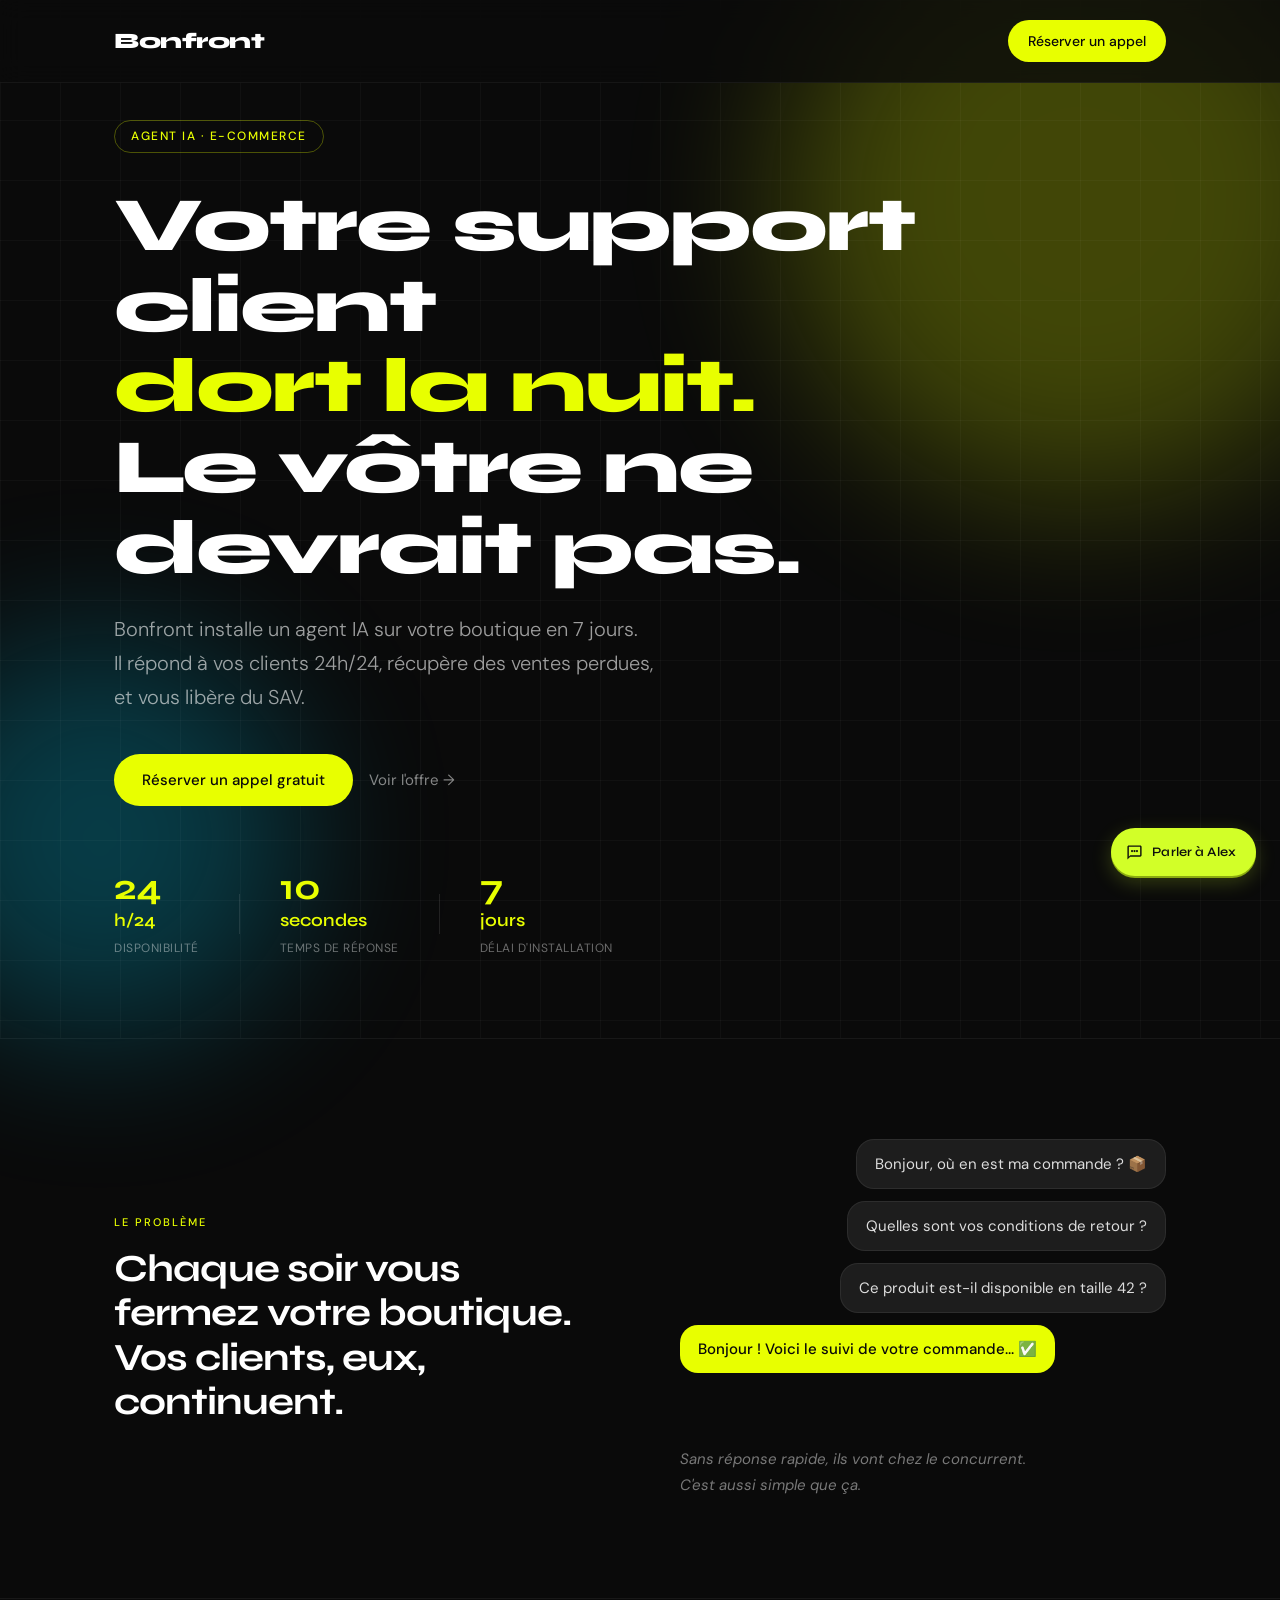
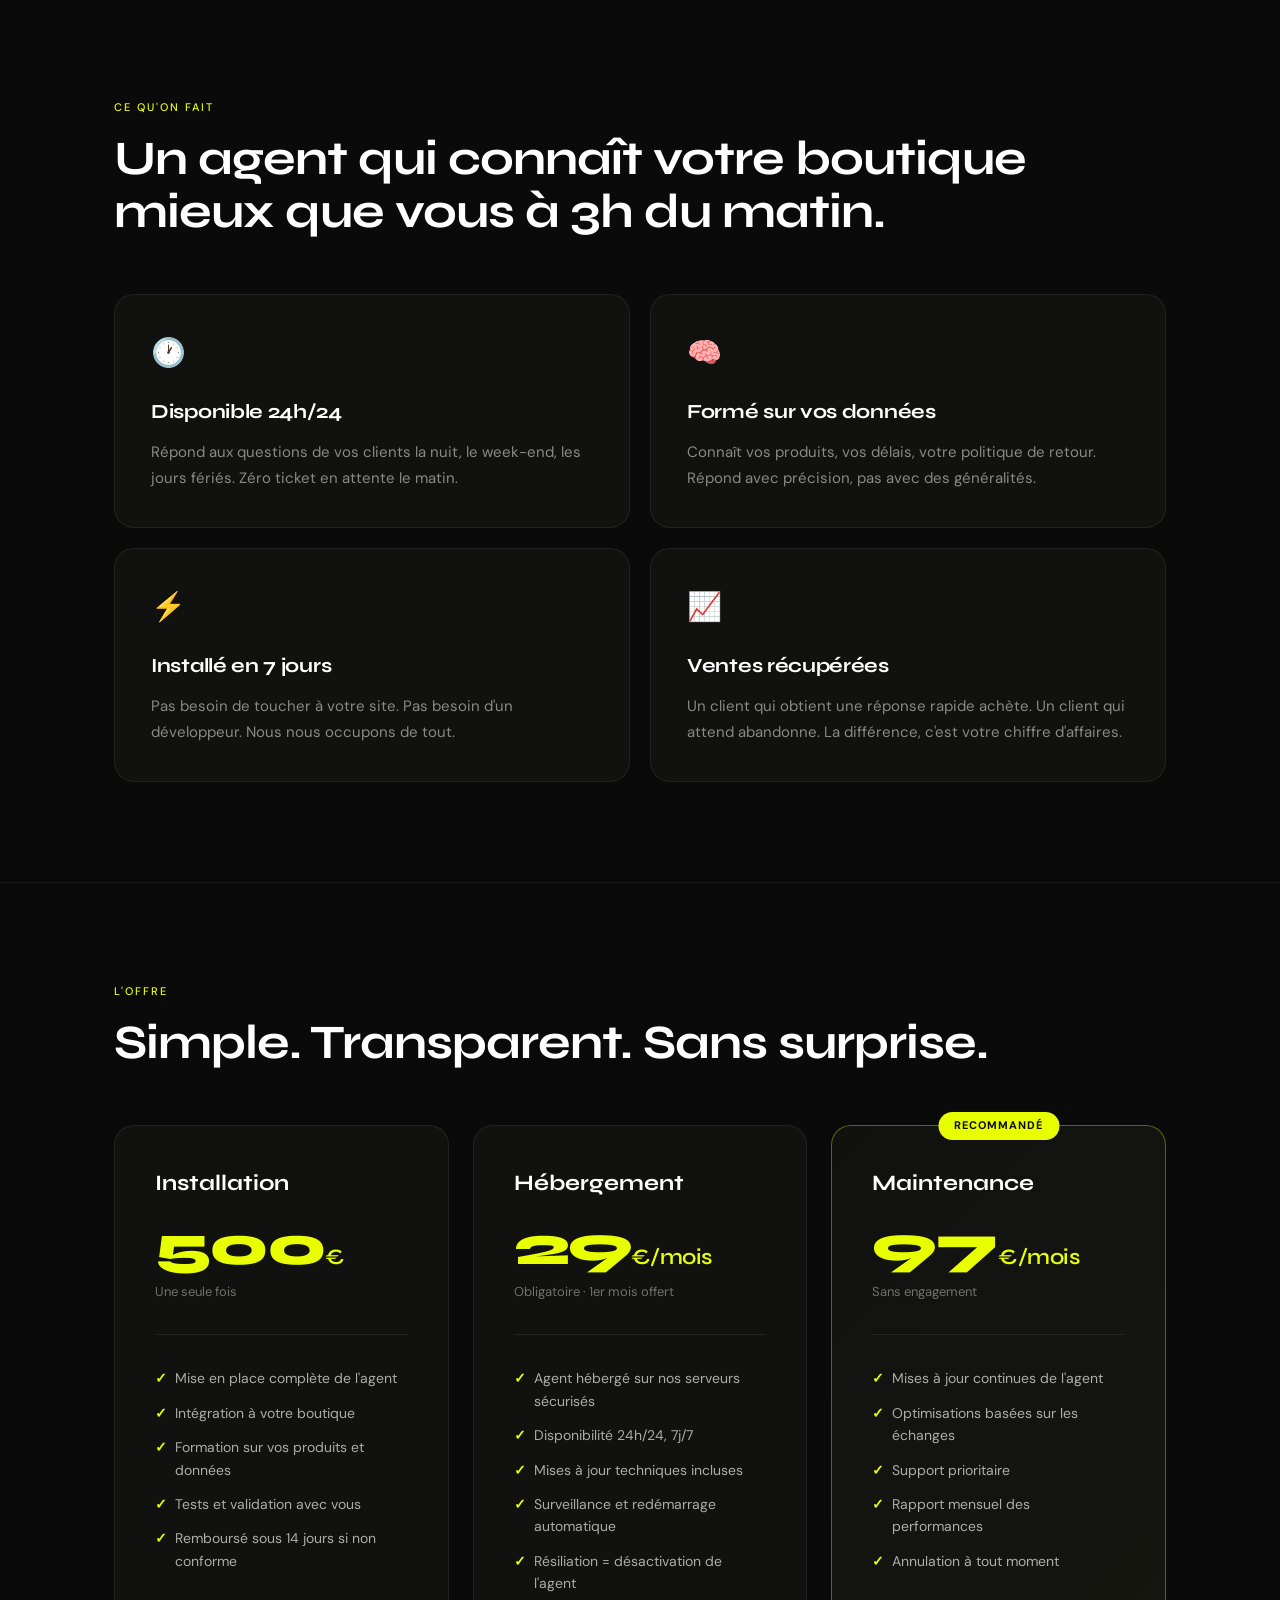
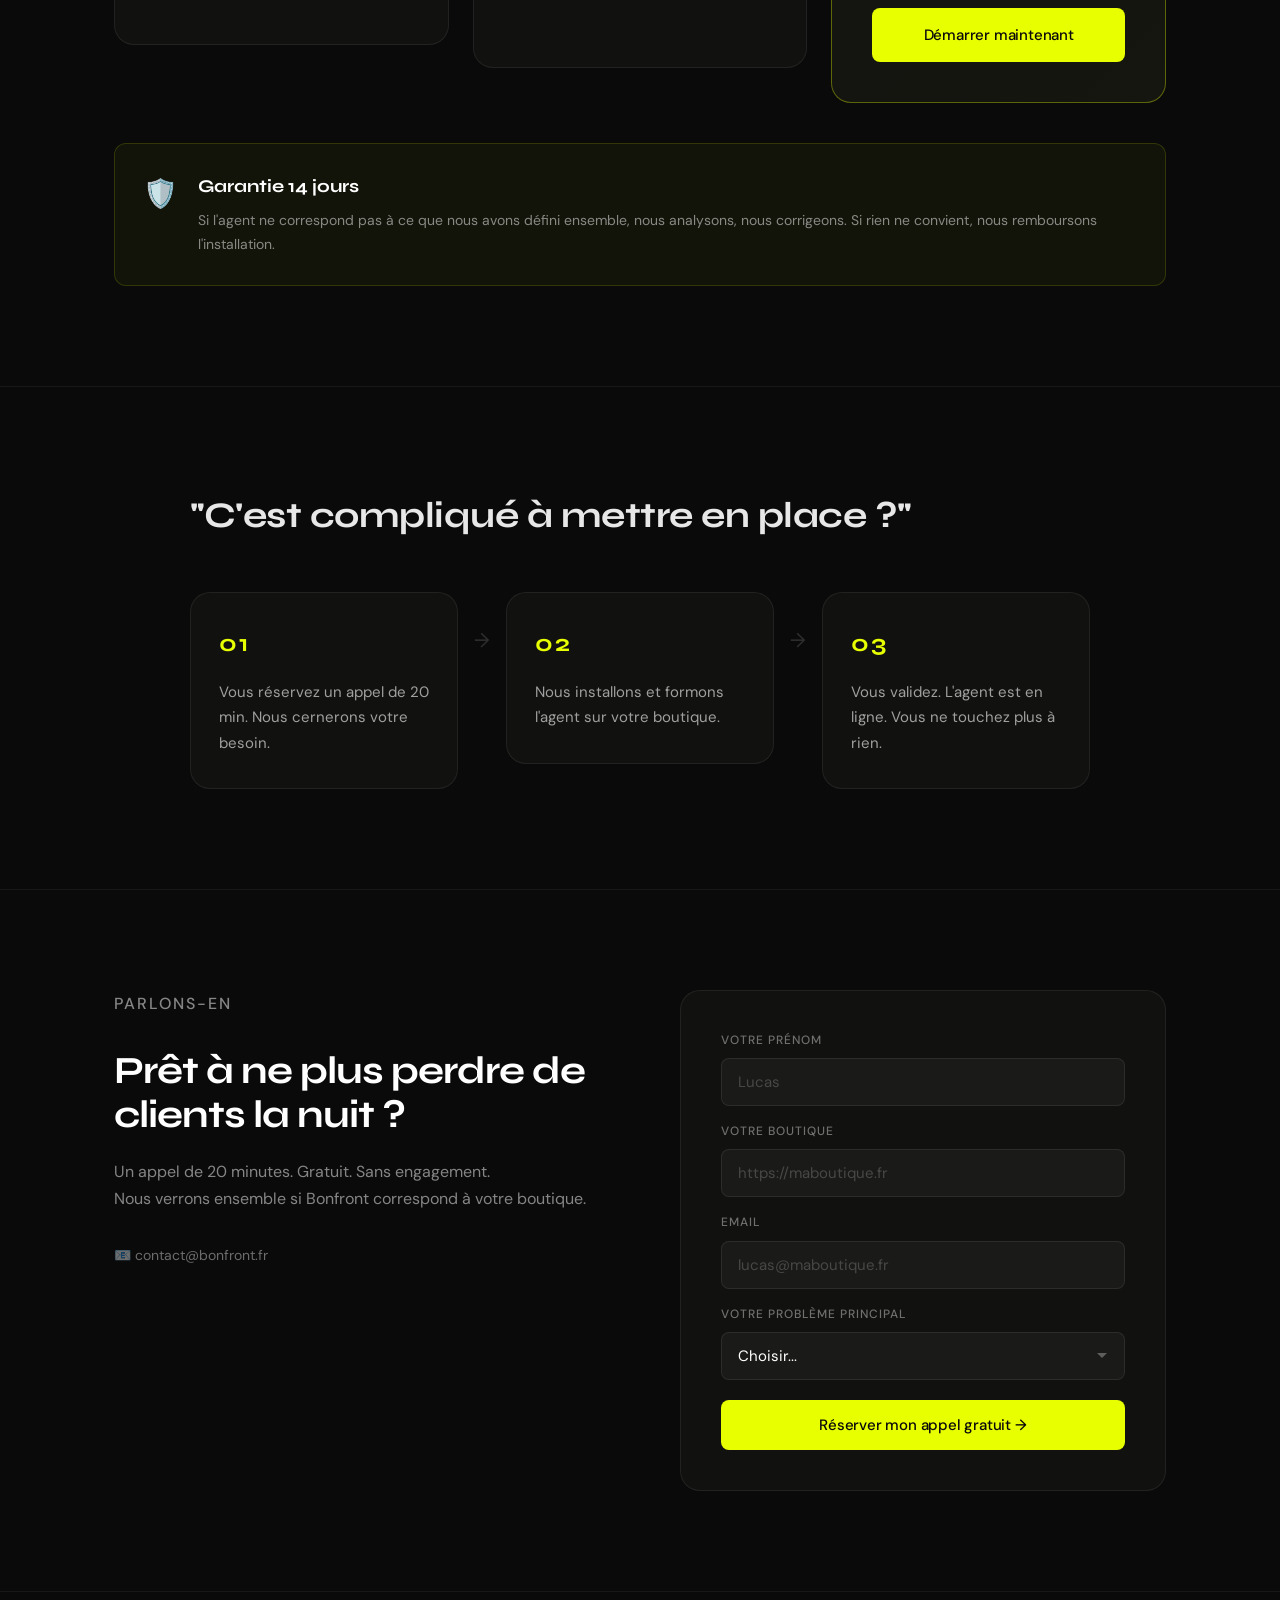
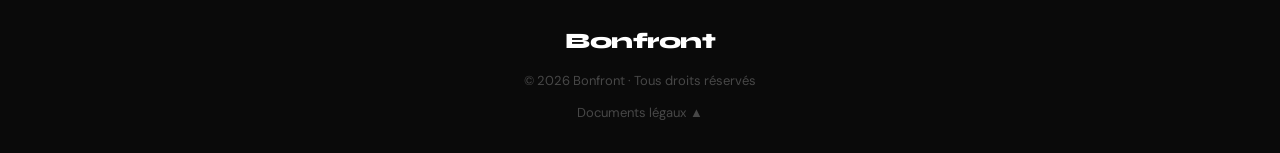
==== commit 8399ac6f: "Update index.html" ====
--- a/index.html
+++ b/index.html
@@ -10,14 +10,14 @@
   gtag('config', 'G-M5L3W99TED');
 </script>
 
-  <!-- Indexisation -->
+  <!-- INDEXISATION -->
   <meta name="description" content="Bonfront installe un agent IA sur votre boutique e-commerce en 7 jours. Support client 24h/24, installation clé en main à partir de 500€.">
   <meta name="keywords" content="agent IA e-commerce, chatbot boutique en ligne, support client IA, agent IA France">
   <meta property="og:title" content="Bonfront — Support client IA pour e-commerce">
   <meta property="og:description" content="Votre support client dort la nuit. Le vôtre ne devrait pas.">
   <meta property="og:url" content="https://bonfront.fr">
 
-  <!-- Header -->
+  <!-- HEADER -->
   <meta charset="UTF-8" />
   <meta name="viewport" content="width=device-width, initial-scale=1.0" />
   <title>Bonfront — Support client IA pour e-commerce</title>
@@ -117,12 +117,12 @@
         </div>
         <div class="stat-sep"></div>
         <div class="stat">
-          <span class="stat-num" data-target="10">0</span><span class="stat-unit">s</span>
+          <span class="stat-num" data-target="10">0</span><span class="stat-unit">secondes</span>
           <span class="stat-label">Temps de réponse</span>
         </div>
         <div class="stat-sep"></div>
         <div class="stat">
-          <span class="stat-num" data-target="7">0</span><span class="stat-unit">j</span>
+          <span class="stat-num" data-target="7">0</span><span class="stat-unit">jours</span>
           <span class="stat-label">Délai d'installation</span>
         </div>
       </div>
@@ -334,7 +334,7 @@
   <!-- AGENT IA -->
   <script src="chat-widget.js"></script>
 
-  <!-- Animations -->
+  <!-- ANIMATIONS -->
   <script src="script.js"></script>
 
   <script>
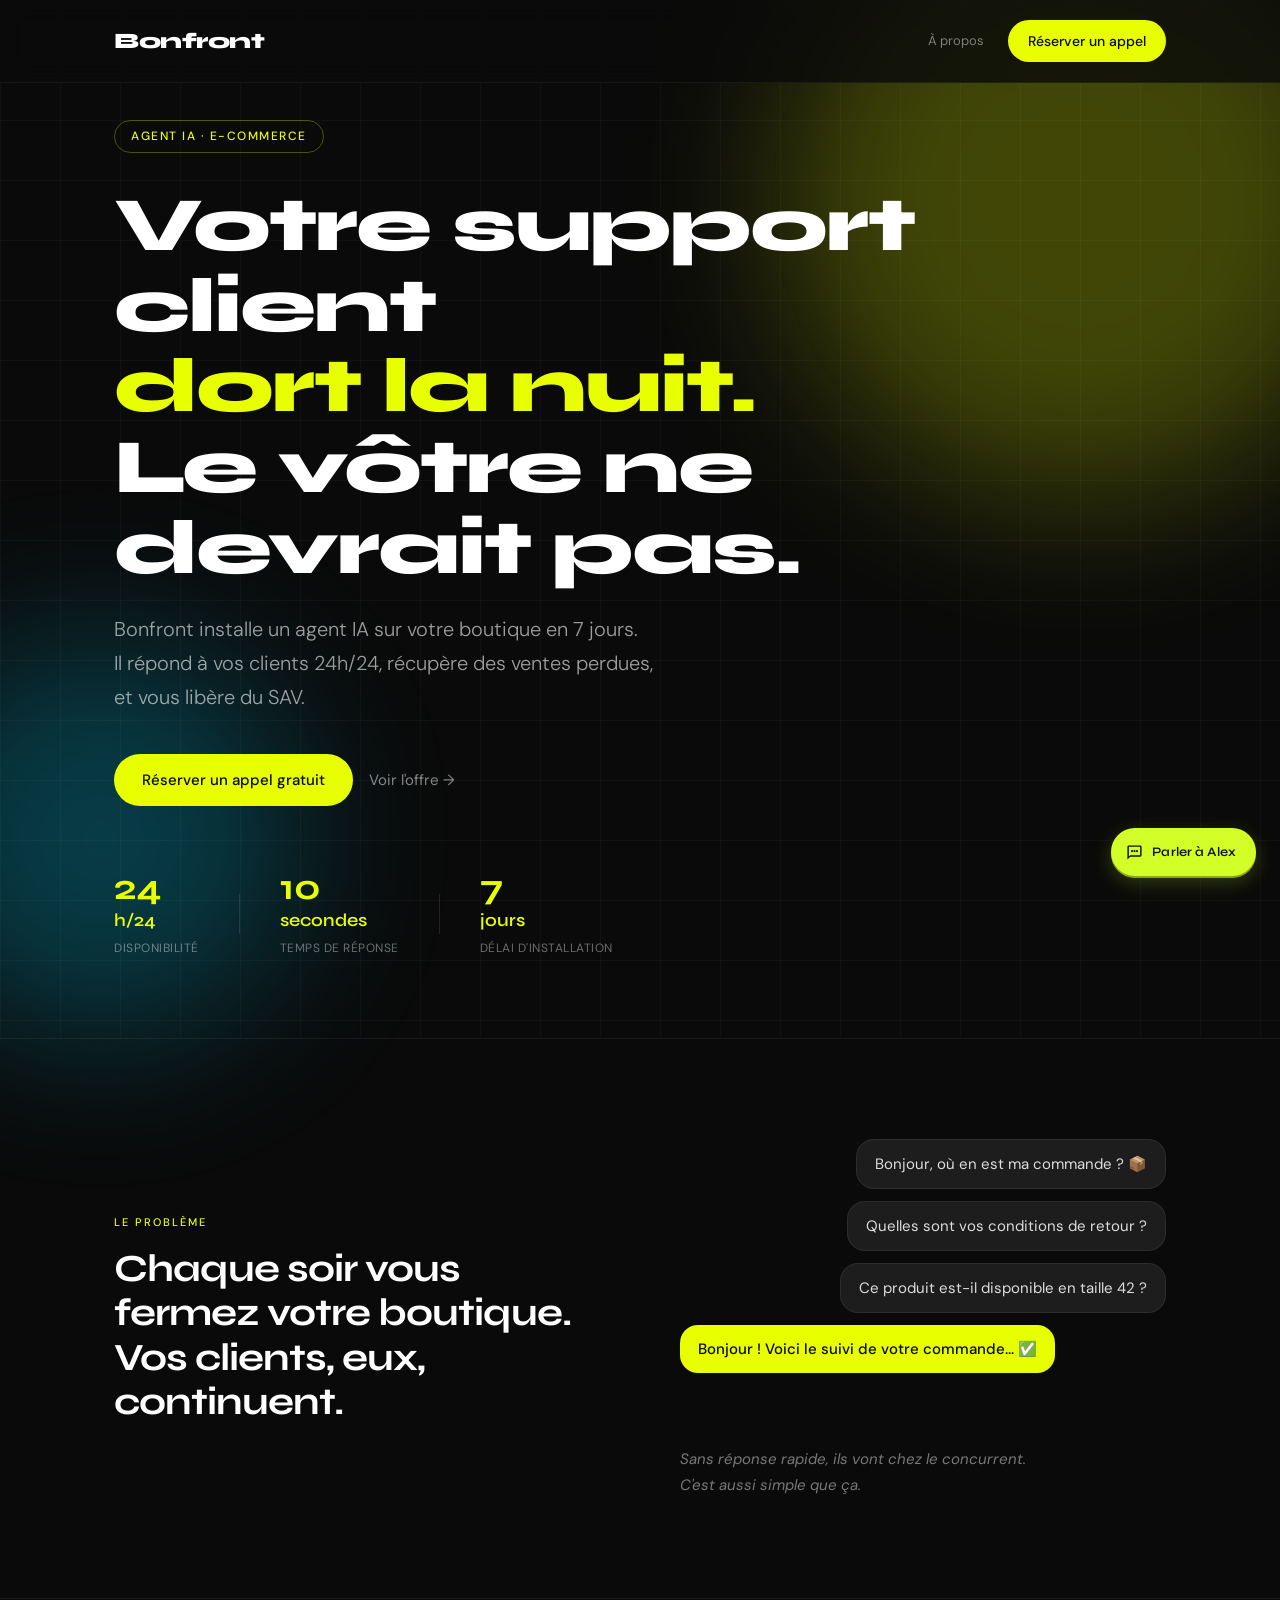
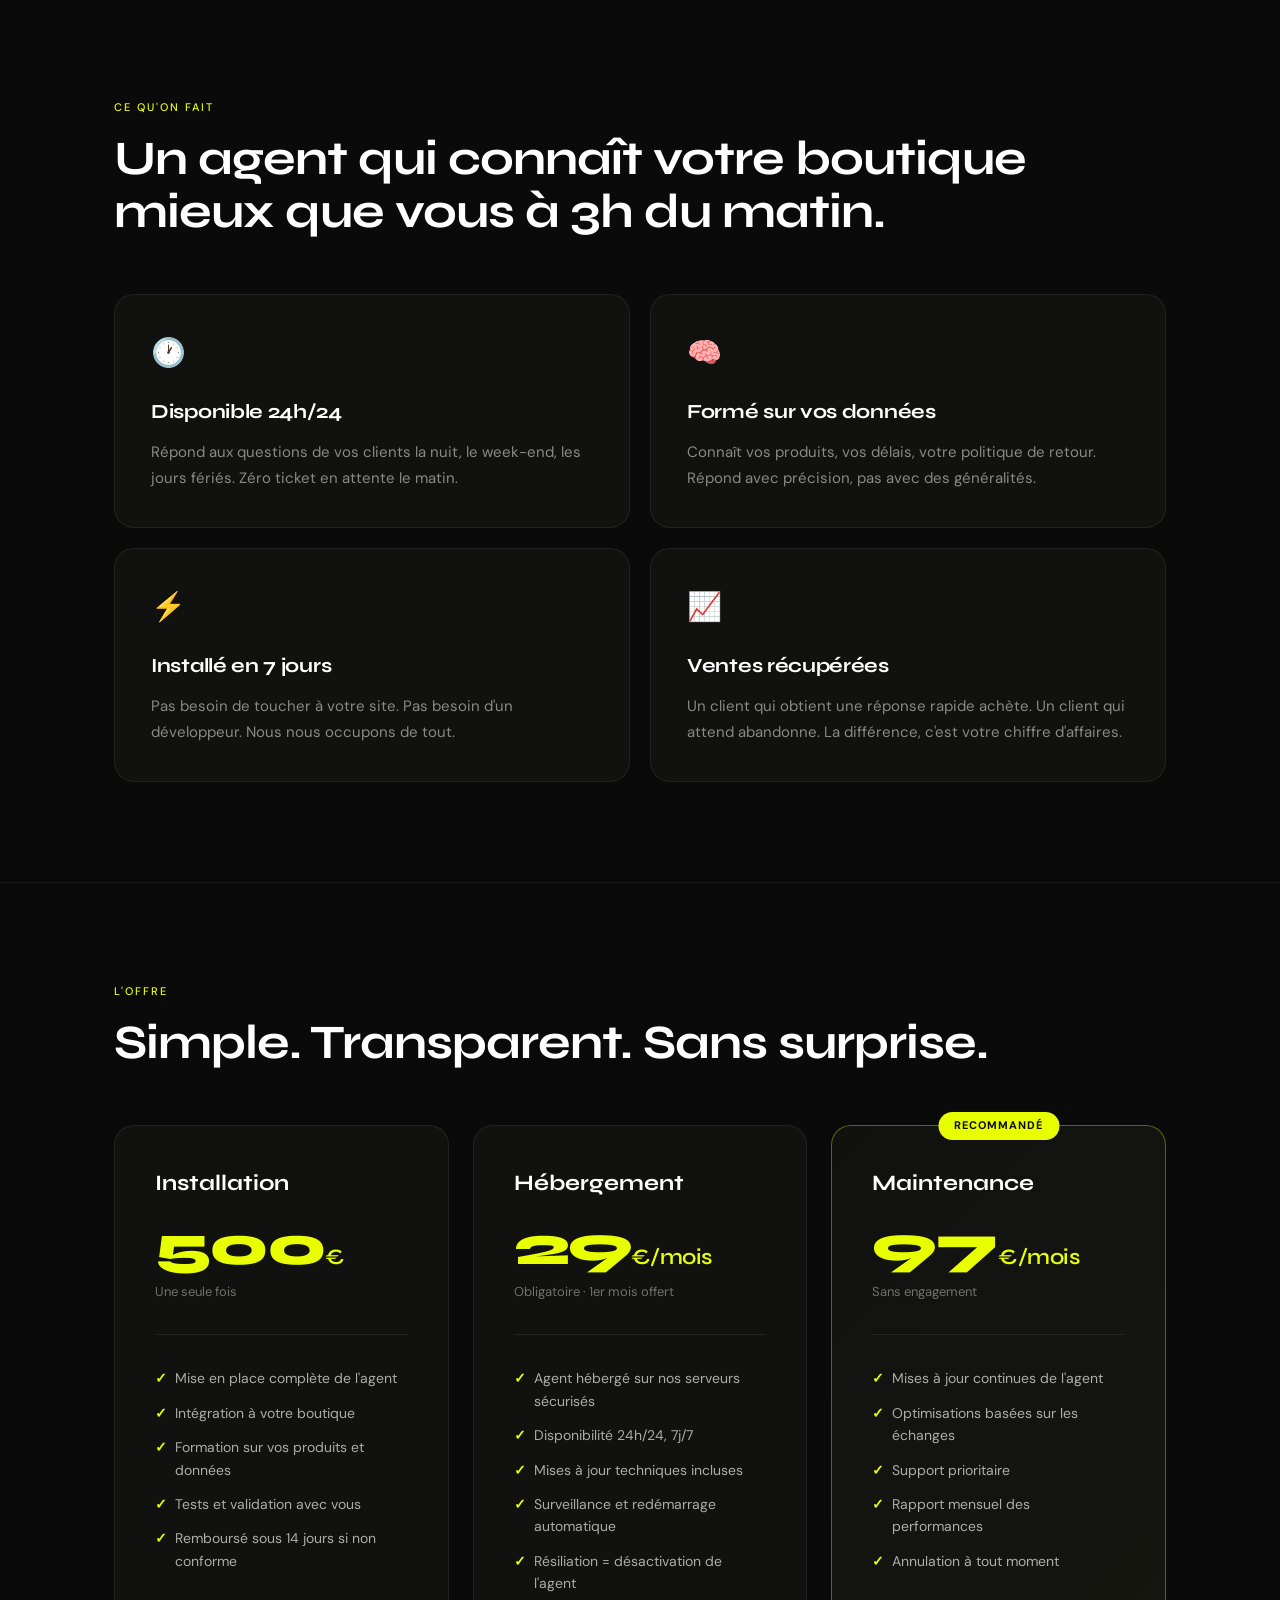
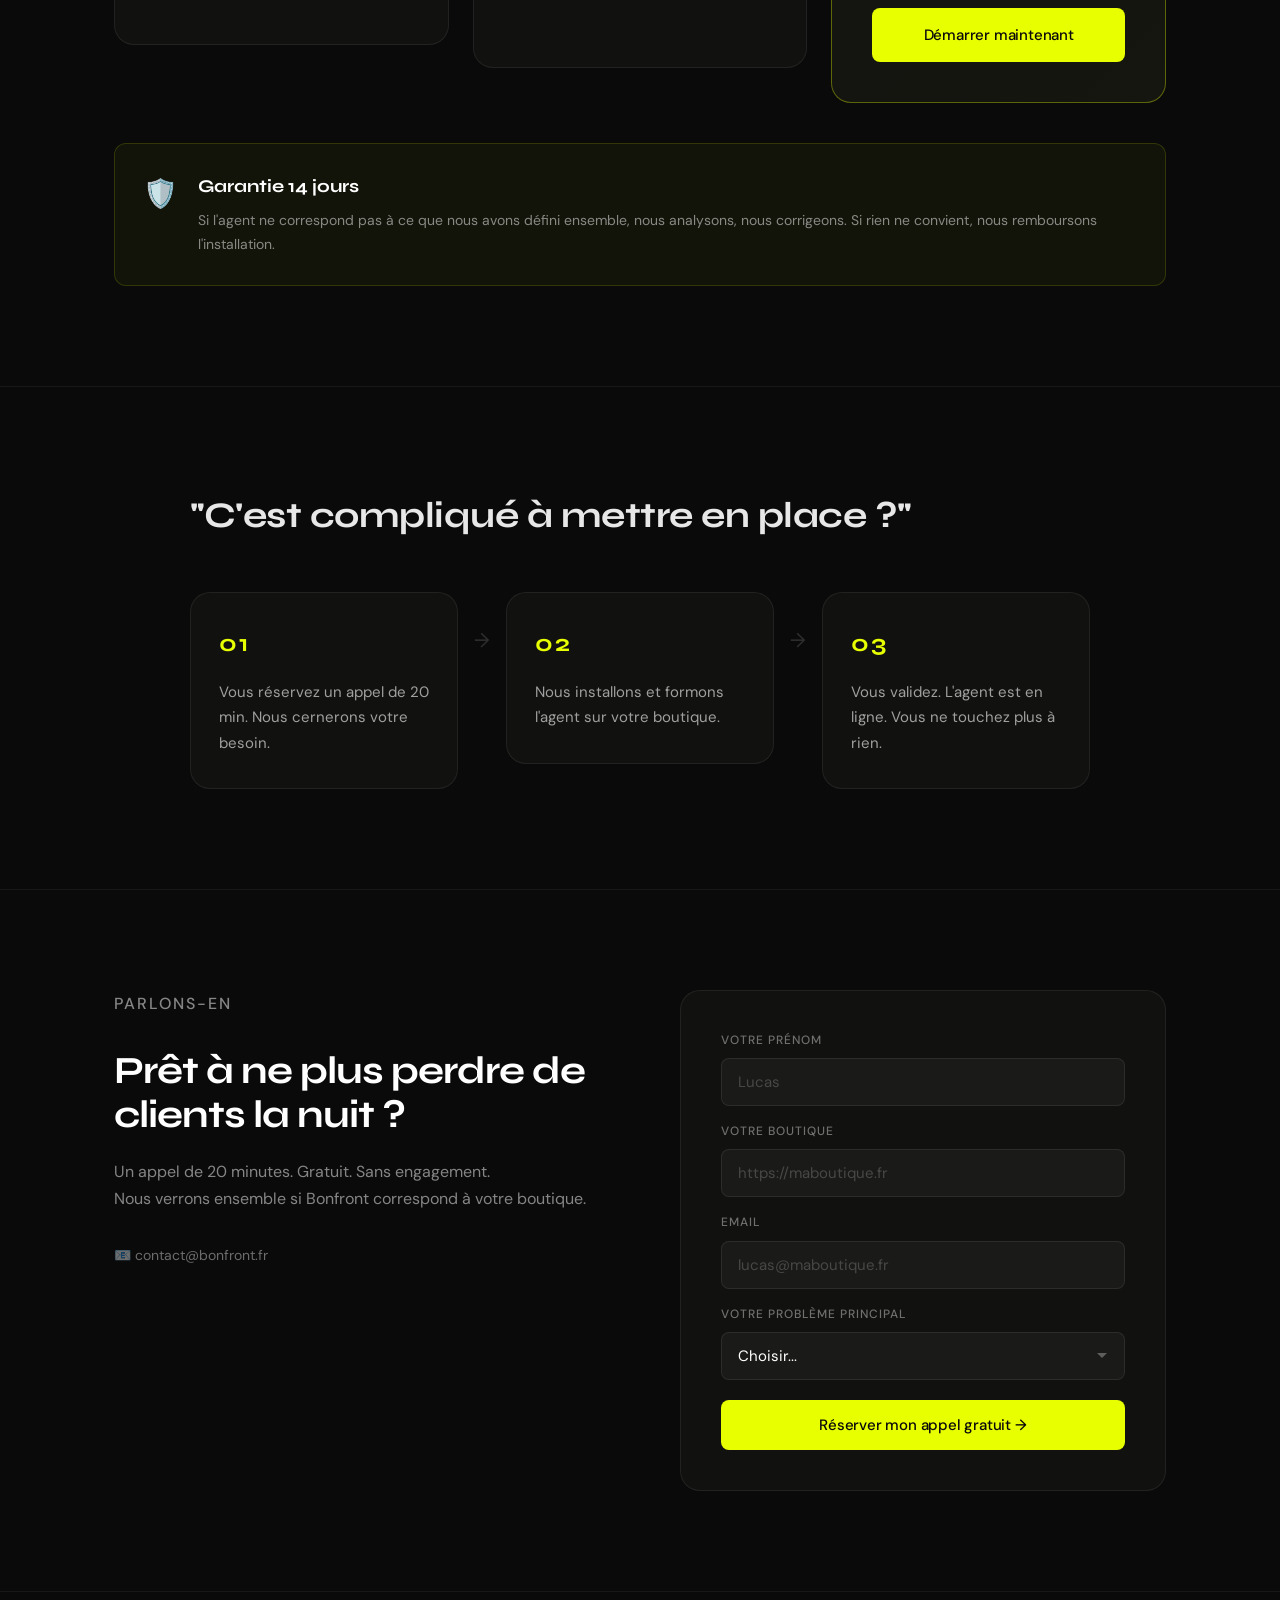
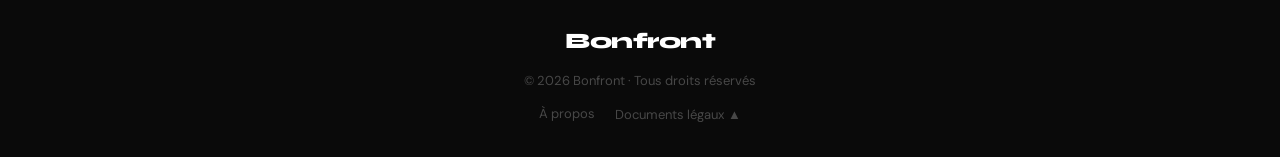
==== commit 60761f67: "Update index.html" ====
--- a/index.html
+++ b/index.html
@@ -75,6 +75,14 @@
       background: rgba(255,255,255,0.05);
       color: rgba(255,255,255,0.9);
     }
+    .nav-apropos {
+      font-size: 13px;
+      color: rgba(255,255,255,0.45);
+      text-decoration: none;
+      font-family: 'DM Sans', sans-serif;
+      transition: color 0.2s;
+    }
+    .nav-apropos:hover { color: rgba(255,255,255,0.85); }
   </style>
 </head>
 <body>
@@ -83,7 +91,10 @@
   <nav class="nav">
     <div class="nav-inner">
       <span class="logo">Bonfront</span>
-      <a href="#contact" class="nav-cta">Réserver un appel</a>
+      <div style="display:flex; align-items:center; gap:24px;">
+        <a href="a-propos.html" class="nav-apropos">À propos</a>
+        <a href="#contact" class="nav-cta">Réserver un appel</a>
+      </div>
     </div>
   </nav>
 
@@ -317,18 +328,21 @@
   <!-- FOOTER -->
   <footer class="footer">
     <div class="footer-inner" style="justify-content: center; flex-direction: column; align-items: center; gap: 12px;">
-  <span class="logo">Bonfront</span>
-  <span>© 2026 Bonfront · Tous droits réservés</span>
-  <div class="footer-legal">
-    <button class="footer-legal-toggle" onclick="toggleLegal(this)">
-      Documents légaux <span class="arrow">▲</span>
-    </button>
-    <div class="footer-legal-dropdown">
-      <a href="politique-confidentialite.html">Politique de confidentialité</a>
-      <a href="cookies.html">Cookies</a>
-    </div>
-  </div>
-</div>
+      <span class="logo">Bonfront</span>
+      <span>© 2026 Bonfront · Tous droits réservés</span>
+      <div style="display:flex; align-items:center; gap:20px;">
+        <a href="a-propos.html" style="font-size:13px; color:rgba(255,255,255,0.25); text-decoration:none; transition:color 0.2s;" onmouseover="this.style.color='rgba(255,255,255,0.6)'" onmouseout="this.style.color='rgba(255,255,255,0.25)'">À propos</a>
+        <div class="footer-legal">
+          <button class="footer-legal-toggle" onclick="toggleLegal(this)">
+            Documents légaux <span class="arrow">▲</span>
+          </button>
+          <div class="footer-legal-dropdown">
+            <a href="politique-confidentialite.html">Politique de confidentialité</a>
+            <a href="cookies.html">Cookies</a>
+          </div>
+        </div>
+      </div>
+    </div>
   </footer>
 
   <!-- AGENT IA -->
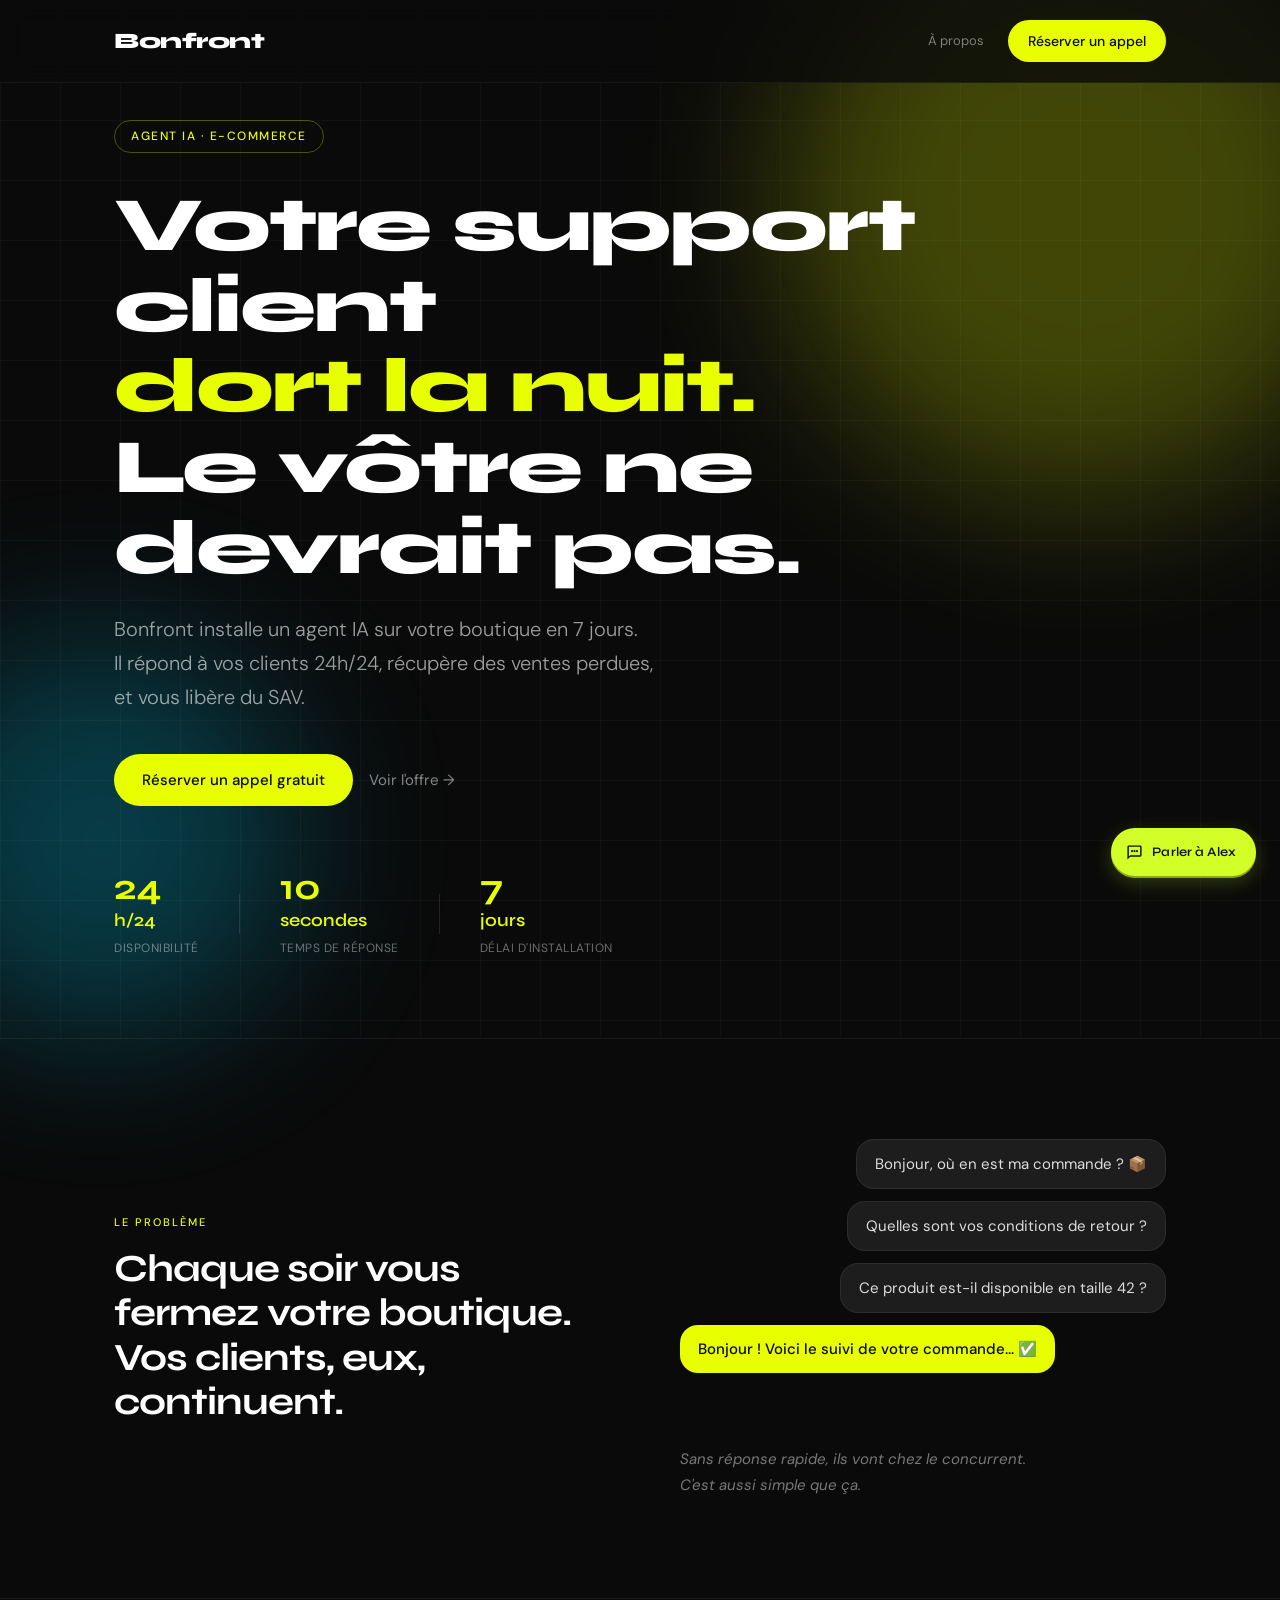
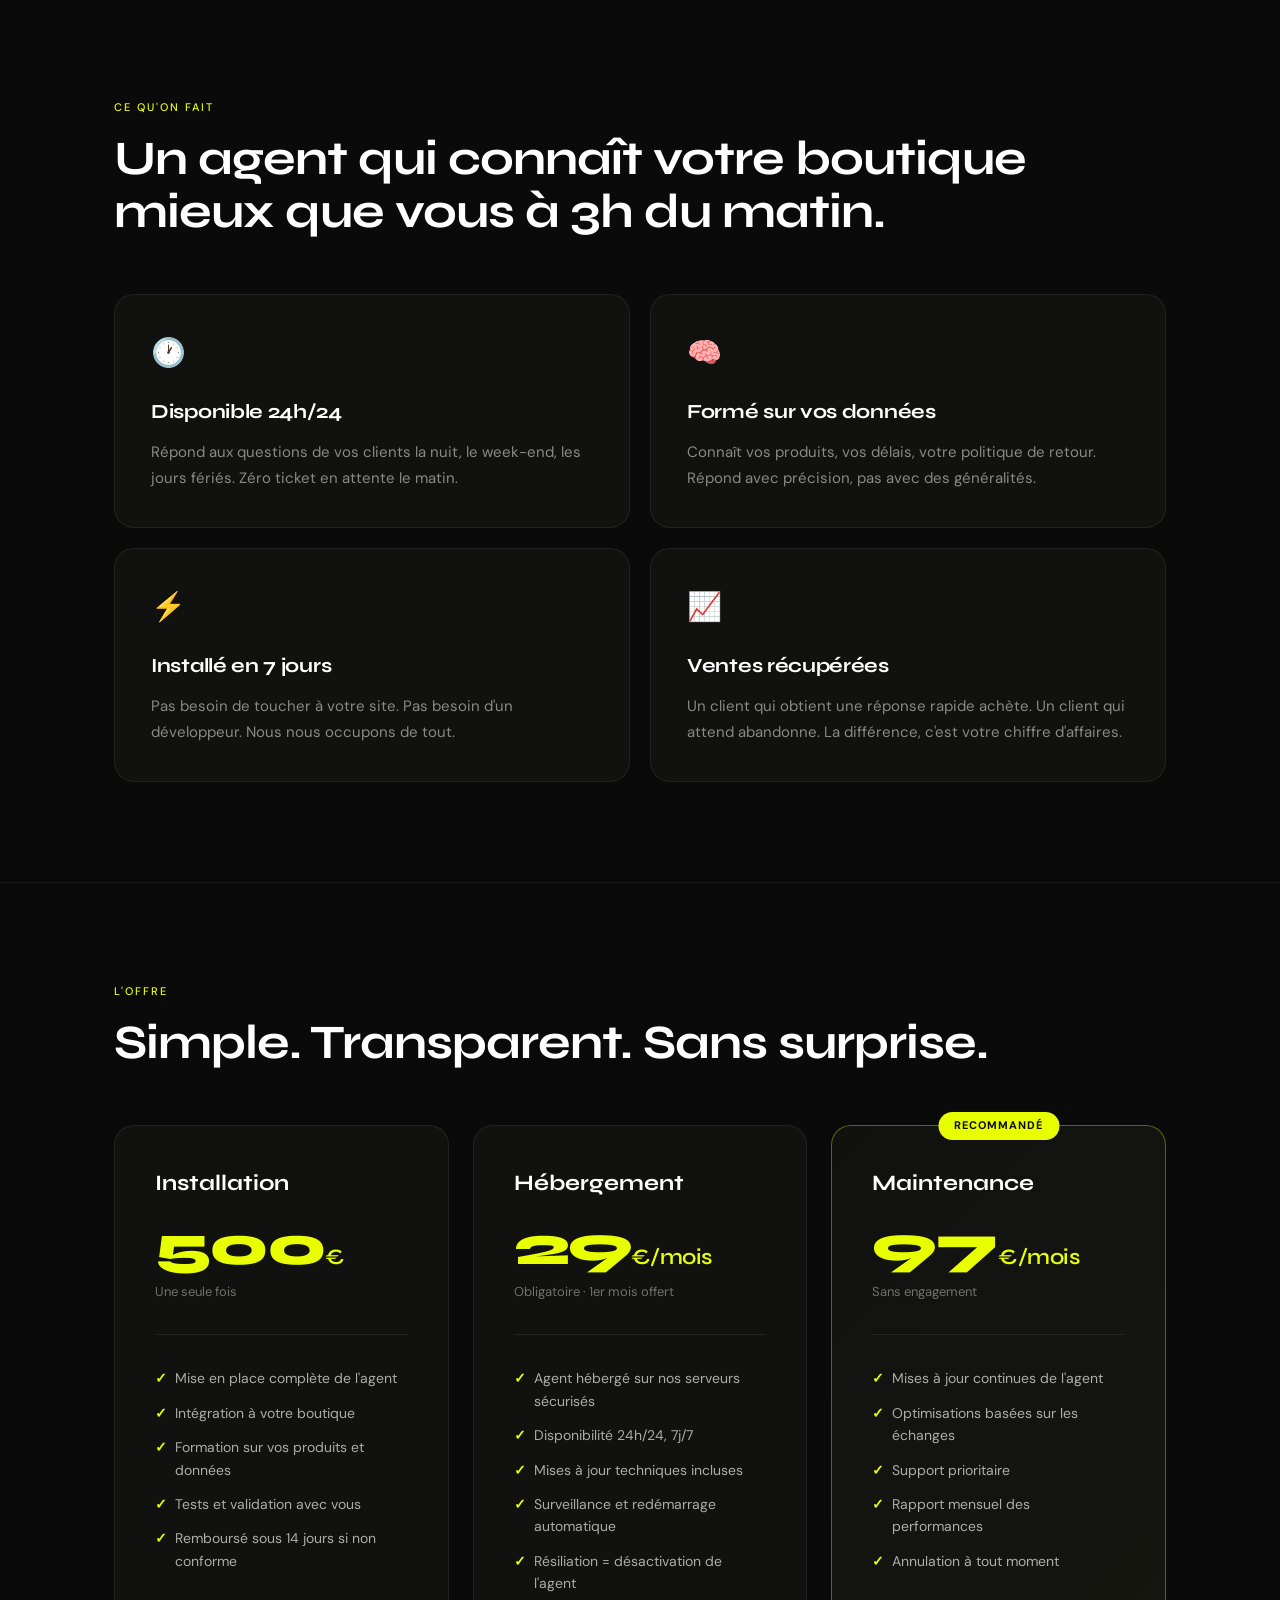
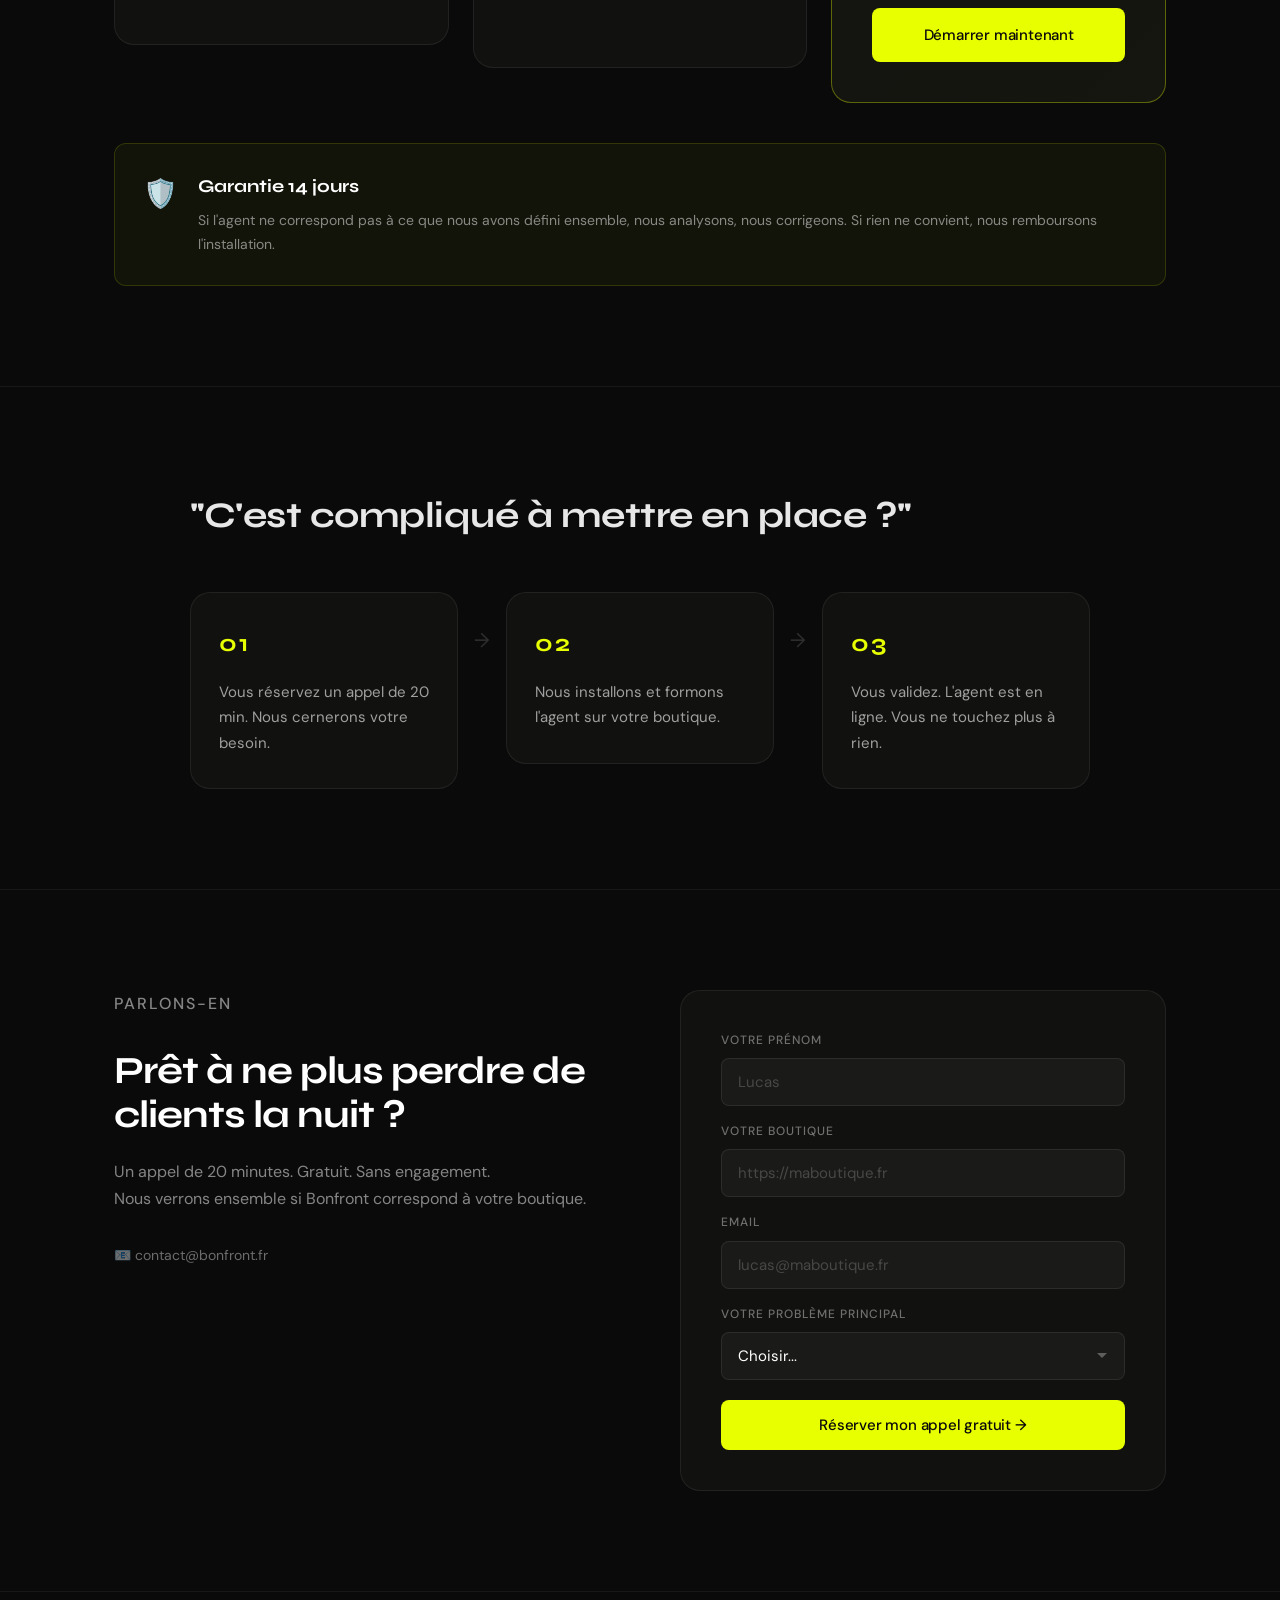
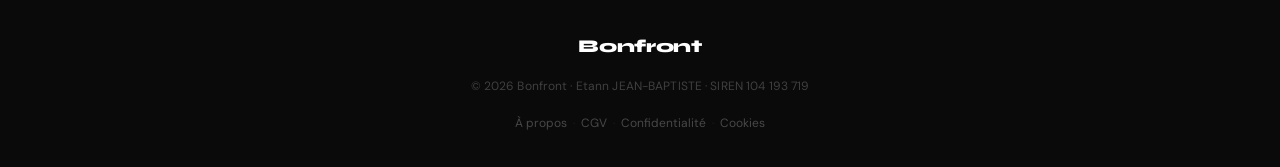
==== commit 781584d4: "Add files via upload" ====
--- a/index.html
+++ b/index.html
@@ -27,54 +27,6 @@
   <link href="https://fonts.googleapis.com/css2?family=Syne:wght@400;600;700;800&family=DM+Sans:ital,wght@0,300;0,400;0,500;1,300&display=swap" rel="stylesheet">
   <link rel="stylesheet" href="style.css" />
   <style>
-    .footer-legal {
-      position: relative;
-    }
-    .footer-legal-toggle {
-      font-size: 13px;
-      color: rgba(255,255,255,0.25);
-      background: none;
-      border: none;
-      cursor: pointer;
-      padding: 0;
-      font-family: inherit;
-      display: flex;
-      align-items: center;
-      gap: 4px;
-      transition: color 0.2s;
-    }
-    .footer-legal-toggle:hover { color: rgba(255,255,255,0.6); }
-    .footer-legal-toggle .arrow {
-      display: inline-block;
-      transition: transform 0.2s;
-      font-size: 10px;
-    }
-    .footer-legal-toggle.open .arrow { transform: rotate(180deg); }
-    .footer-legal-dropdown {
-      display: none;
-      position: absolute;
-      bottom: 28px;
-      left: 0;
-      background: #1a1a18;
-      border: 1px solid rgba(255,255,255,0.08);
-      border-radius: 8px;
-      overflow: hidden;
-      min-width: 200px;
-      z-index: 10;
-    }
-    .footer-legal-dropdown.open { display: block; }
-    .footer-legal-dropdown a {
-      display: block;
-      padding: 10px 16px;
-      font-size: 13px;
-      color: rgba(255,255,255,0.5);
-      text-decoration: none;
-      transition: background 0.15s, color 0.15s;
-    }
-    .footer-legal-dropdown a:hover {
-      background: rgba(255,255,255,0.05);
-      color: rgba(255,255,255,0.9);
-    }
     .nav-apropos {
       font-size: 13px;
       color: rgba(255,255,255,0.45);
@@ -327,20 +279,19 @@
 
   <!-- FOOTER -->
   <footer class="footer">
-    <div class="footer-inner" style="justify-content: center; flex-direction: column; align-items: center; gap: 12px;">
-      <span class="logo">Bonfront</span>
-      <span>© 2026 Bonfront · Tous droits réservés</span>
-      <div style="display:flex; align-items:center; gap:20px;">
-        <a href="a-propos.html" style="font-size:13px; color:rgba(255,255,255,0.25); text-decoration:none; transition:color 0.2s;" onmouseover="this.style.color='rgba(255,255,255,0.6)'" onmouseout="this.style.color='rgba(255,255,255,0.25)'">À propos</a>
-        <div class="footer-legal">
-          <button class="footer-legal-toggle" onclick="toggleLegal(this)">
-            Documents légaux <span class="arrow">▲</span>
-          </button>
-          <div class="footer-legal-dropdown">
-            <a href="politique-confidentialite.html">Politique de confidentialité</a>
-            <a href="cookies.html">Cookies</a>
-          </div>
-        </div>
+    <div class="container">
+      <div class="footer-inner">
+        <a href="index.html" class="footer-logo">Bonfront</a>
+        <span class="footer-copy">© 2026 Bonfront · Etann JEAN-BAPTISTE · SIREN 104 193 719</span>
+        <nav class="footer-nav">
+          <a href="a-propos.html">À propos</a>
+          <span class="footer-nav-sep">·</span>
+          <a href="cgv.html">CGV</a>
+          <span class="footer-nav-sep">·</span>
+          <a href="politique-confidentialite.html">Confidentialité</a>
+          <span class="footer-nav-sep">·</span>
+          <a href="cookies.html">Cookies</a>
+        </nav>
       </div>
     </div>
   </footer>
@@ -351,19 +302,5 @@
   <!-- ANIMATIONS -->
   <script src="script.js"></script>
 
-  <script>
-    function toggleLegal(btn) {
-      btn.classList.toggle('open');
-      btn.nextElementSibling.classList.toggle('open');
-    }
-    document.addEventListener('click', function(e) {
-      const legal = document.querySelector('.footer-legal');
-      if (legal && !legal.contains(e.target)) {
-        document.querySelector('.footer-legal-toggle').classList.remove('open');
-        document.querySelector('.footer-legal-dropdown').classList.remove('open');
-      }
-    });
-  </script>
-
 </body>
 </html>
--- a/style.css
+++ b/style.css
@@ -812,38 +812,56 @@
 
 .footer {
   border-top: 1px solid rgba(255,255,255,0.06);
-  padding: 32px 0;
+  padding: 40px 0 32px;
 }
 
 .footer-inner {
   display: flex;
+  flex-direction: column;
   align-items: center;
-  justify-content: space-between;
   gap: 16px;
+  text-align: center;
+}
+
+.footer-logo {
+  font-family: 'Syne', sans-serif;
+  font-weight: 800;
+  font-size: 18px;
+  color: #fff;
+  letter-spacing: -0.02em;
+  text-decoration: none;
+}
+
+.footer-copy {
+  font-size: 12px;
+  color: rgba(255,255,255,0.22);
+  letter-spacing: 0.01em;
+}
+
+.footer-nav {
+  display: flex;
+  align-items: center;
+  gap: 6px;
   flex-wrap: wrap;
-}
-
-.footer span:not(.logo) {
-  font-size: 13px;
+  justify-content: center;
+}
+
+.footer-nav a {
+  font-size: 12px;
   color: rgba(255,255,255,0.25);
-}
-
-.footer-legal {
-  display: flex;
-  gap: 16px;
-}
-
-.footer-legal a,
-.footer-legal a:visited,
-.iubenda-white {
-  font-size: 13px;
-  color: rgba(255,255,255,0.25) !important;
-  text-decoration: none !important;
-  transition: var(--transition);
-}
-
-.footer-legal a:hover {
-  color: rgba(255,255,255,0.6);
+  text-decoration: none;
+  transition: color 0.2s;
+  padding: 2px 0;
+}
+
+.footer-nav a:hover {
+  color: rgba(255,255,255,0.7);
+}
+
+.footer-nav-sep {
+  font-size: 11px;
+  color: rgba(255,255,255,0.1);
+  user-select: none;
 }
 
 /* ===========================
@@ -1101,14 +1119,8 @@
   }
 
   /* FOOTER */
-  .footer-inner {
-    flex-direction: column;
-    text-align: center;
-    gap: 10px;
-  }
-
-  .footer-legal {
-    justify-content: center;
+  .footer-nav {
+    gap: 4px;
   }
 }
 
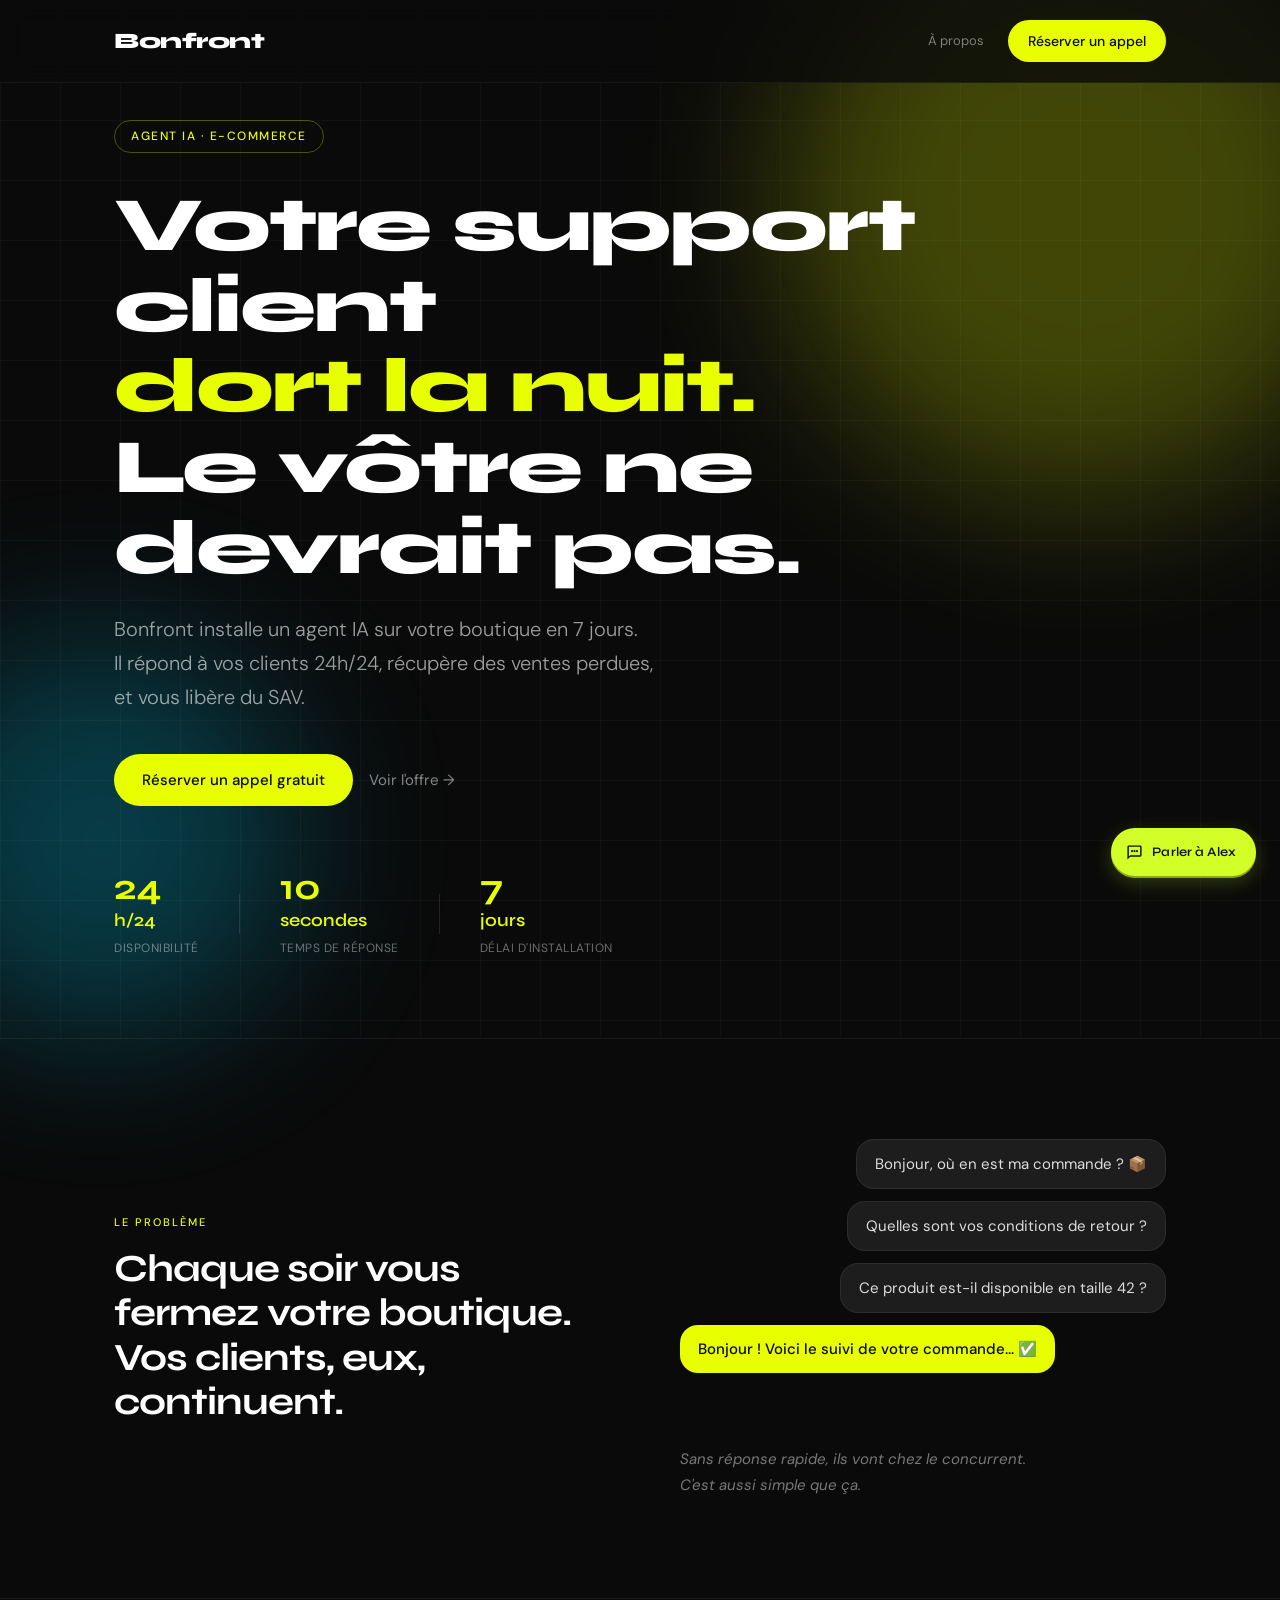
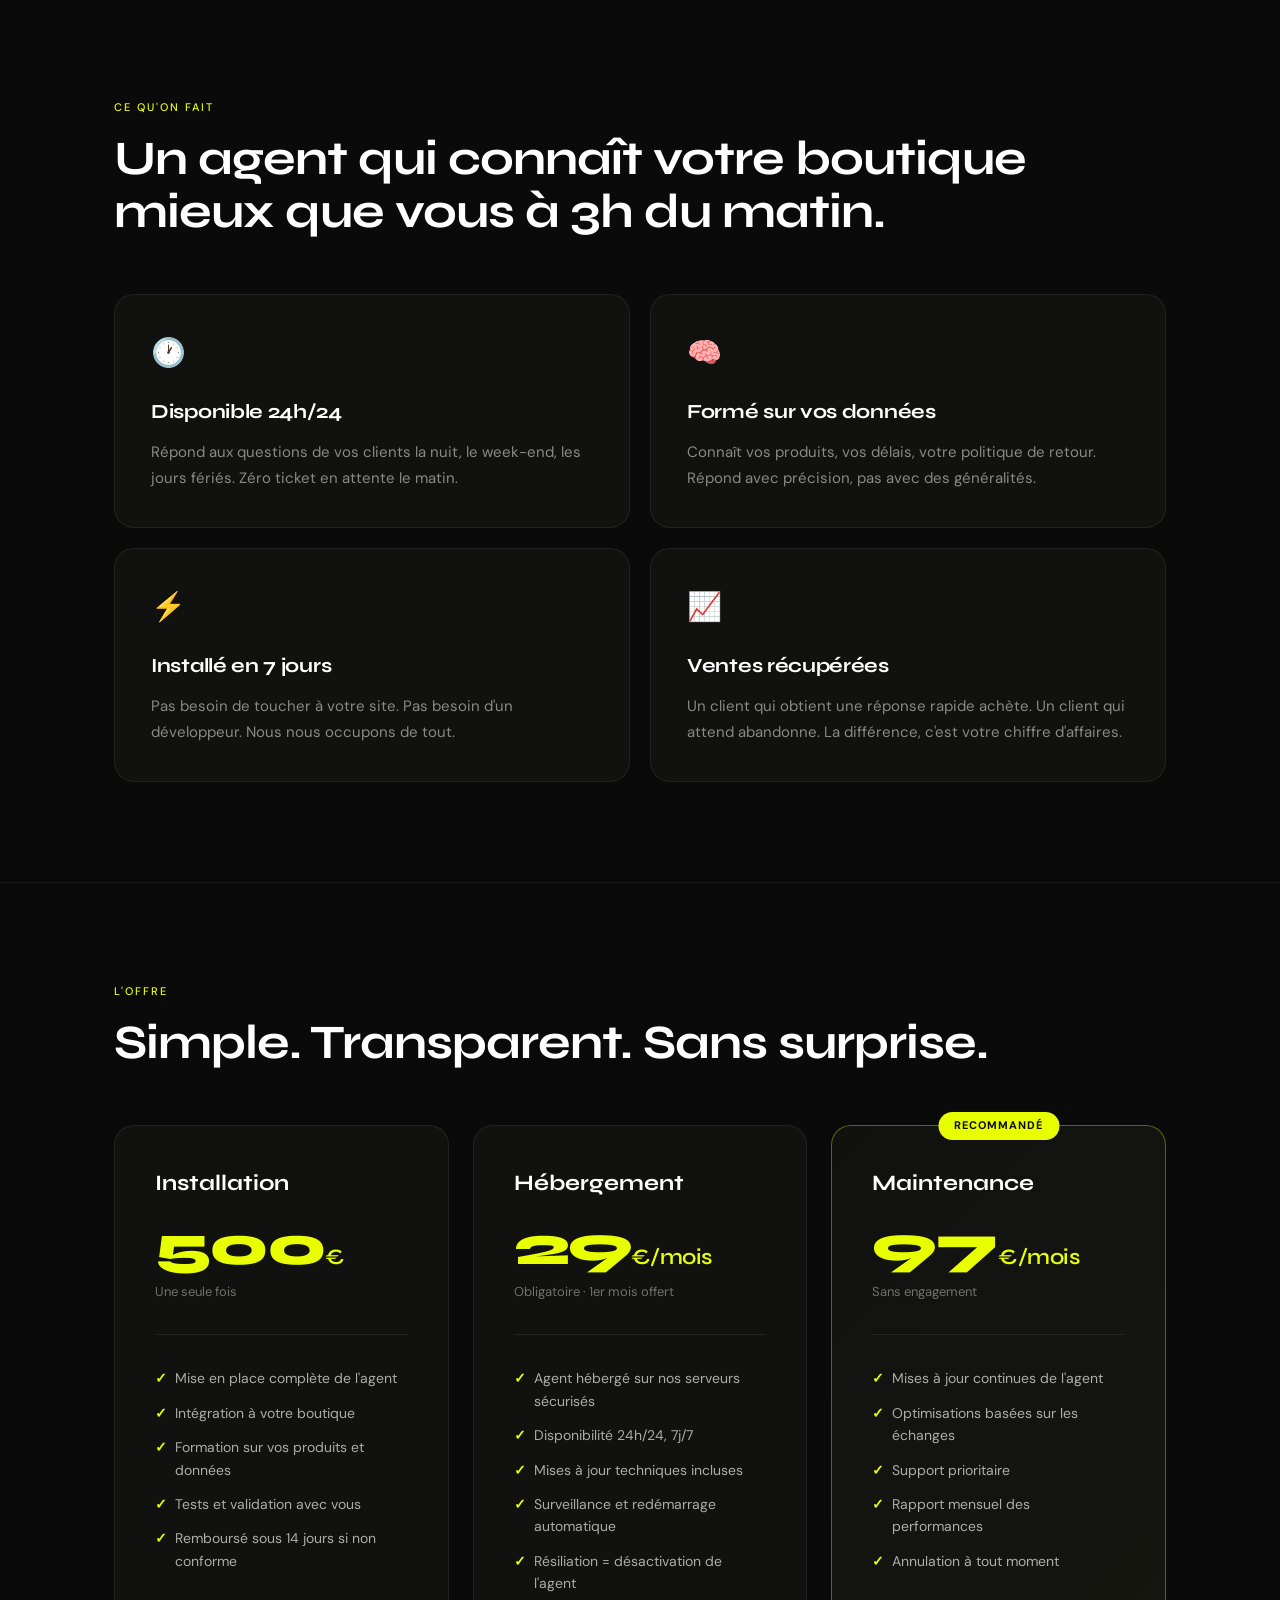
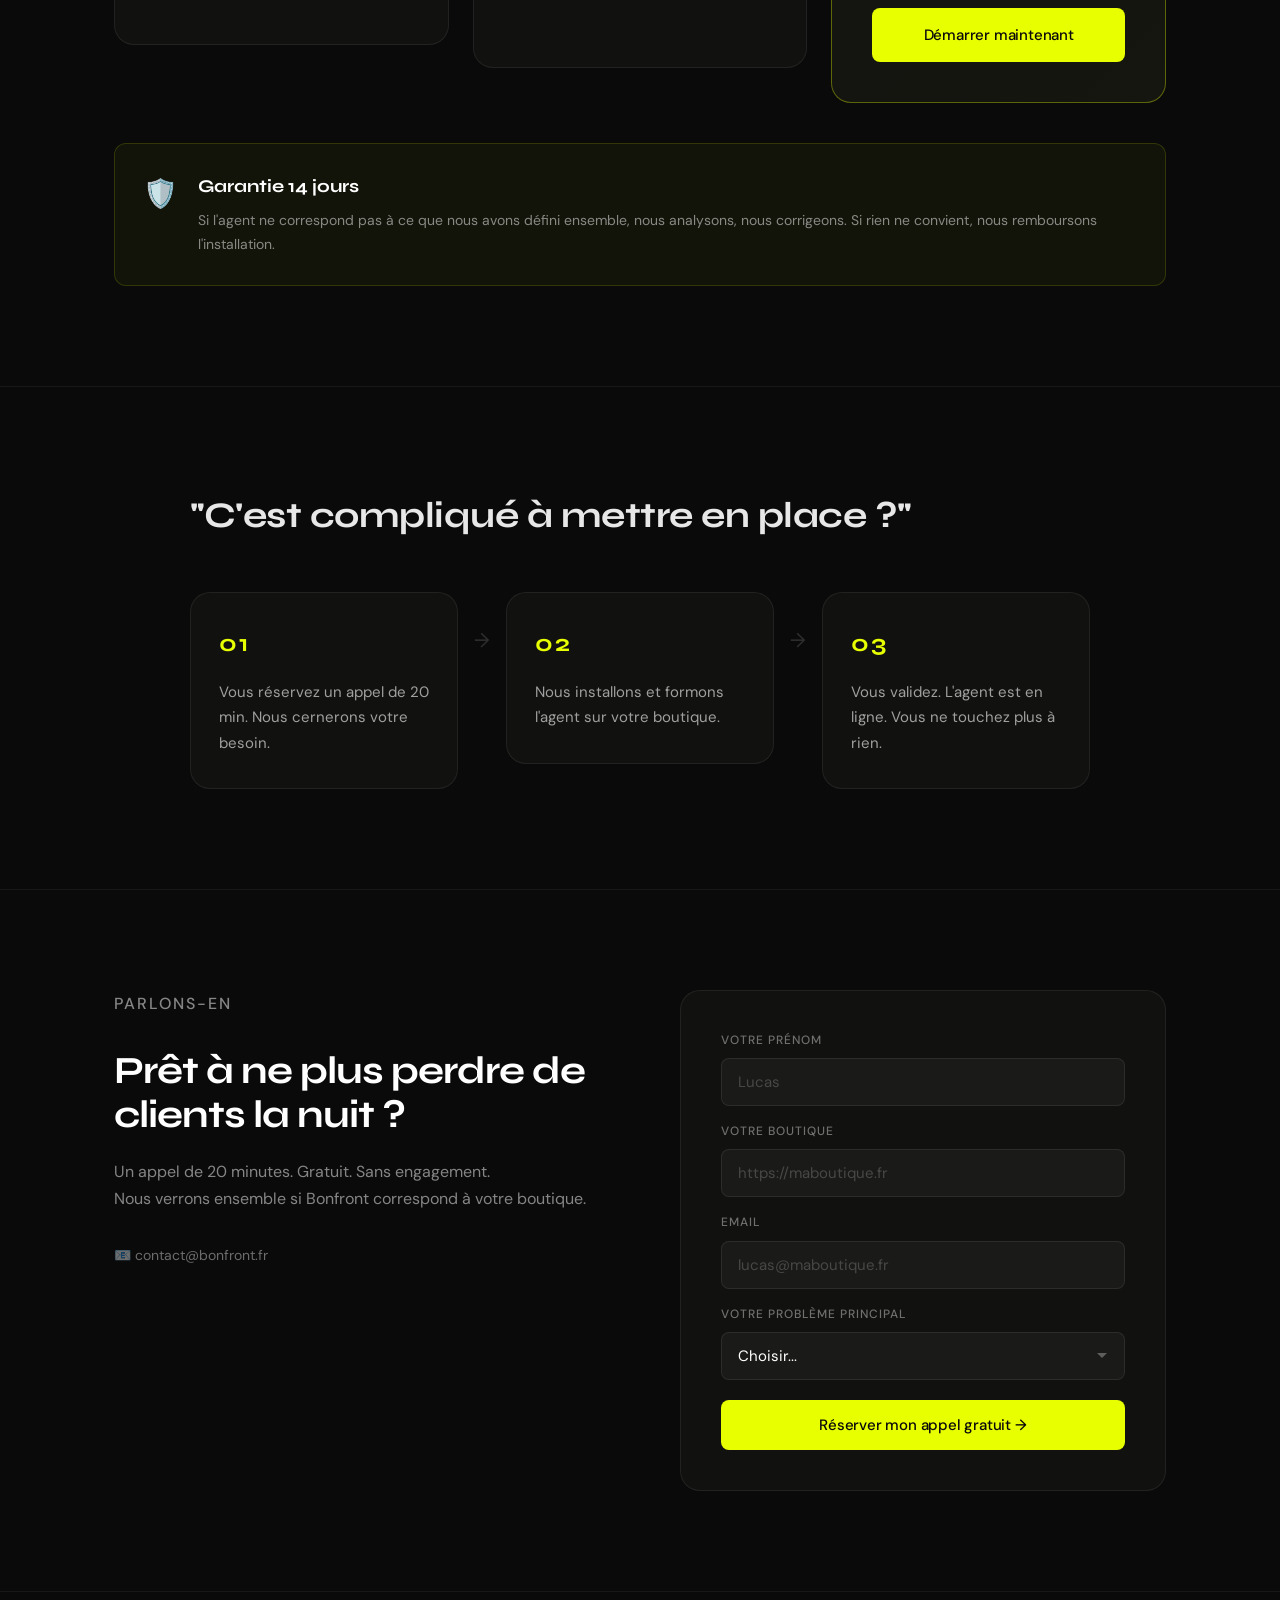
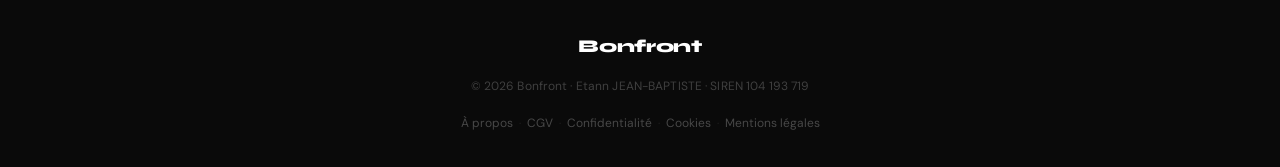
==== commit 897aaab8: "Add files via upload" ====
--- a/index.html
+++ b/index.html
@@ -291,6 +291,8 @@
           <a href="politique-confidentialite.html">Confidentialité</a>
           <span class="footer-nav-sep">·</span>
           <a href="cookies.html">Cookies</a>
+          <span class="footer-nav-sep">·</span>
+          <a href="mentions-legales.html">Mentions légales</a>
         </nav>
       </div>
     </div>
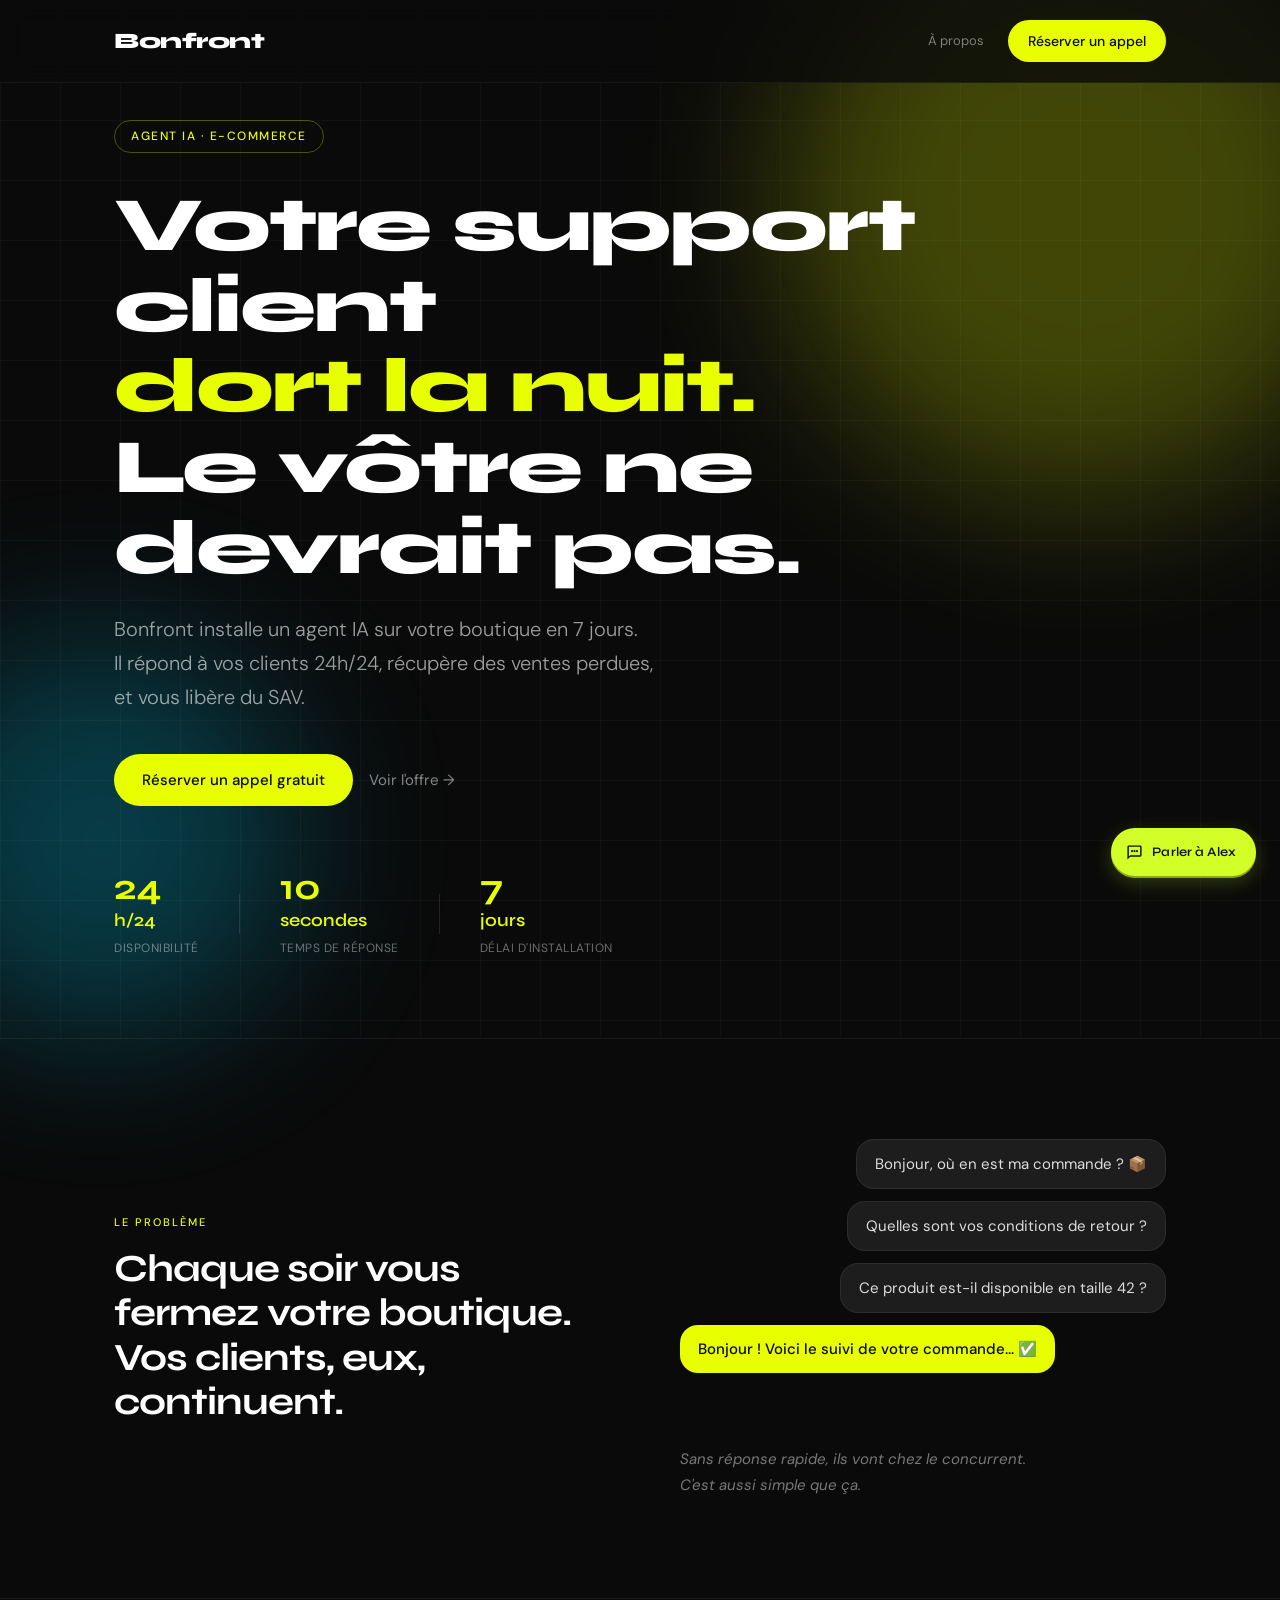
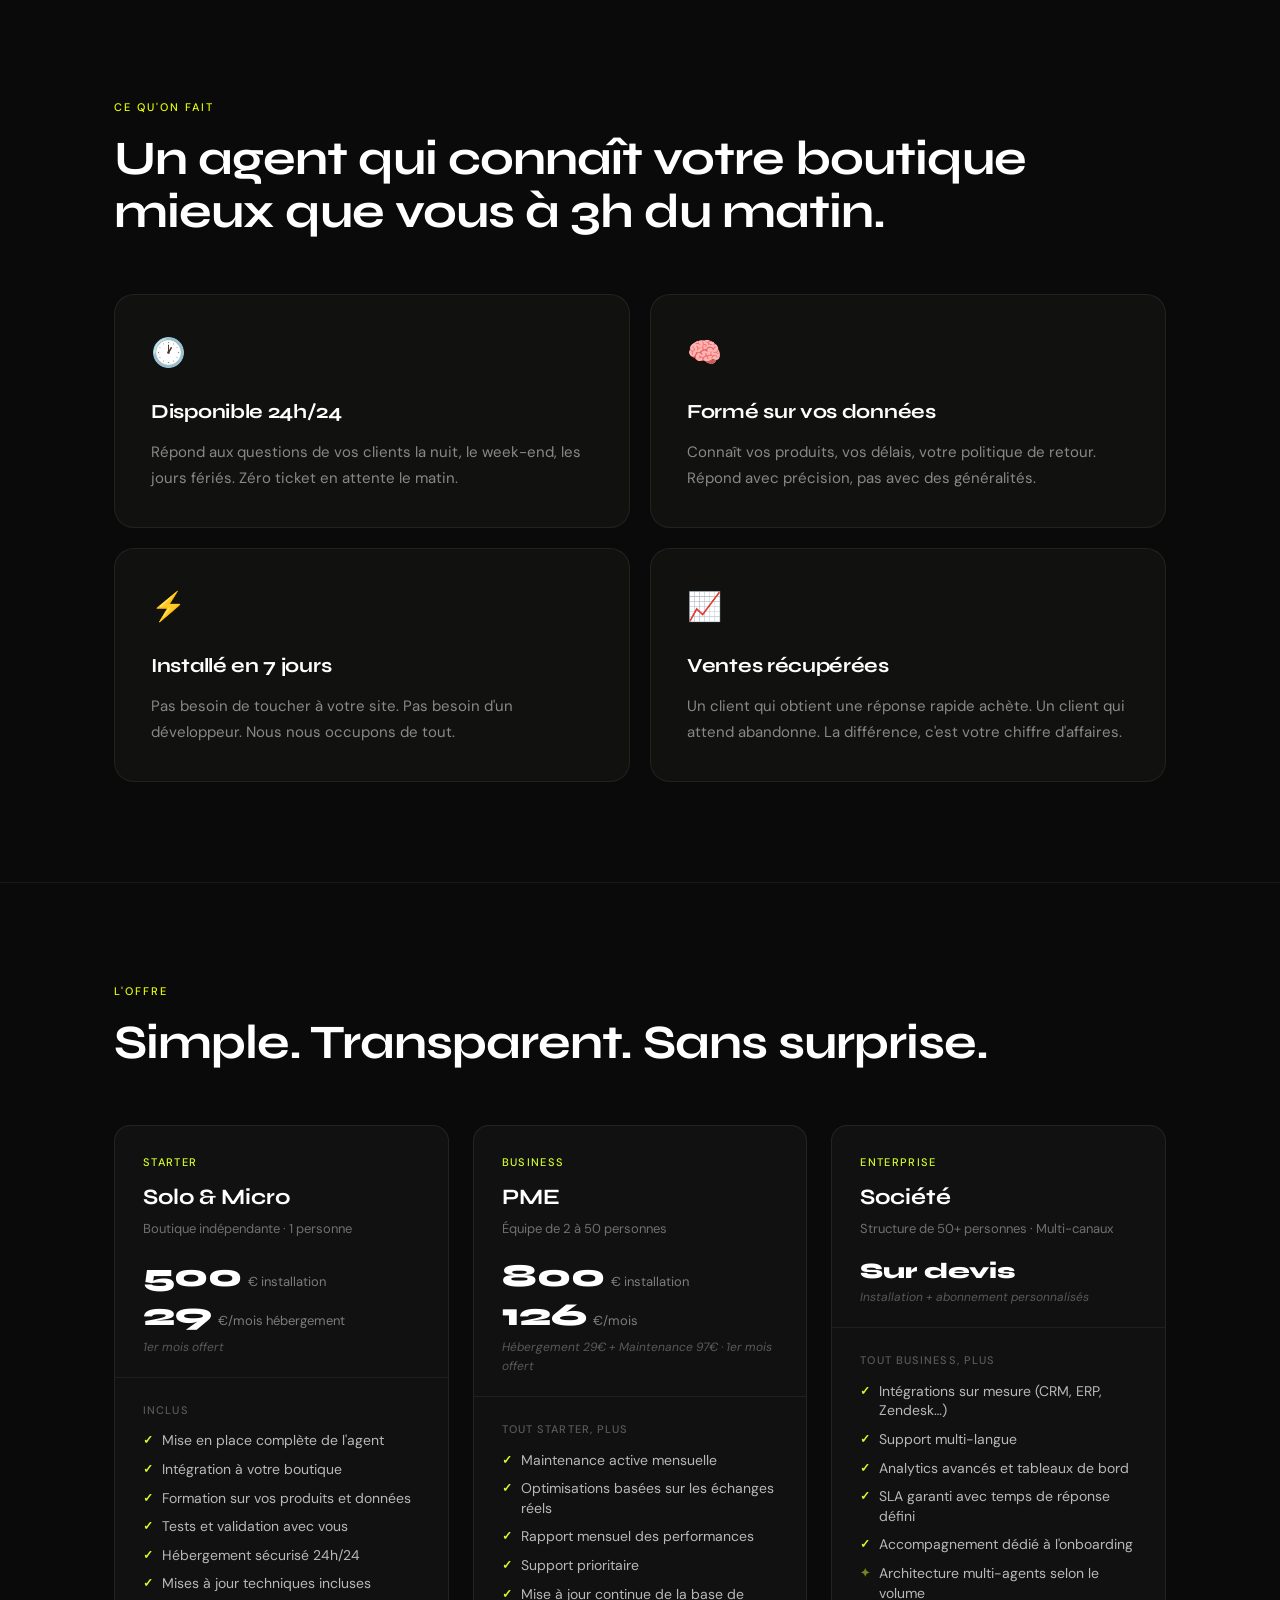
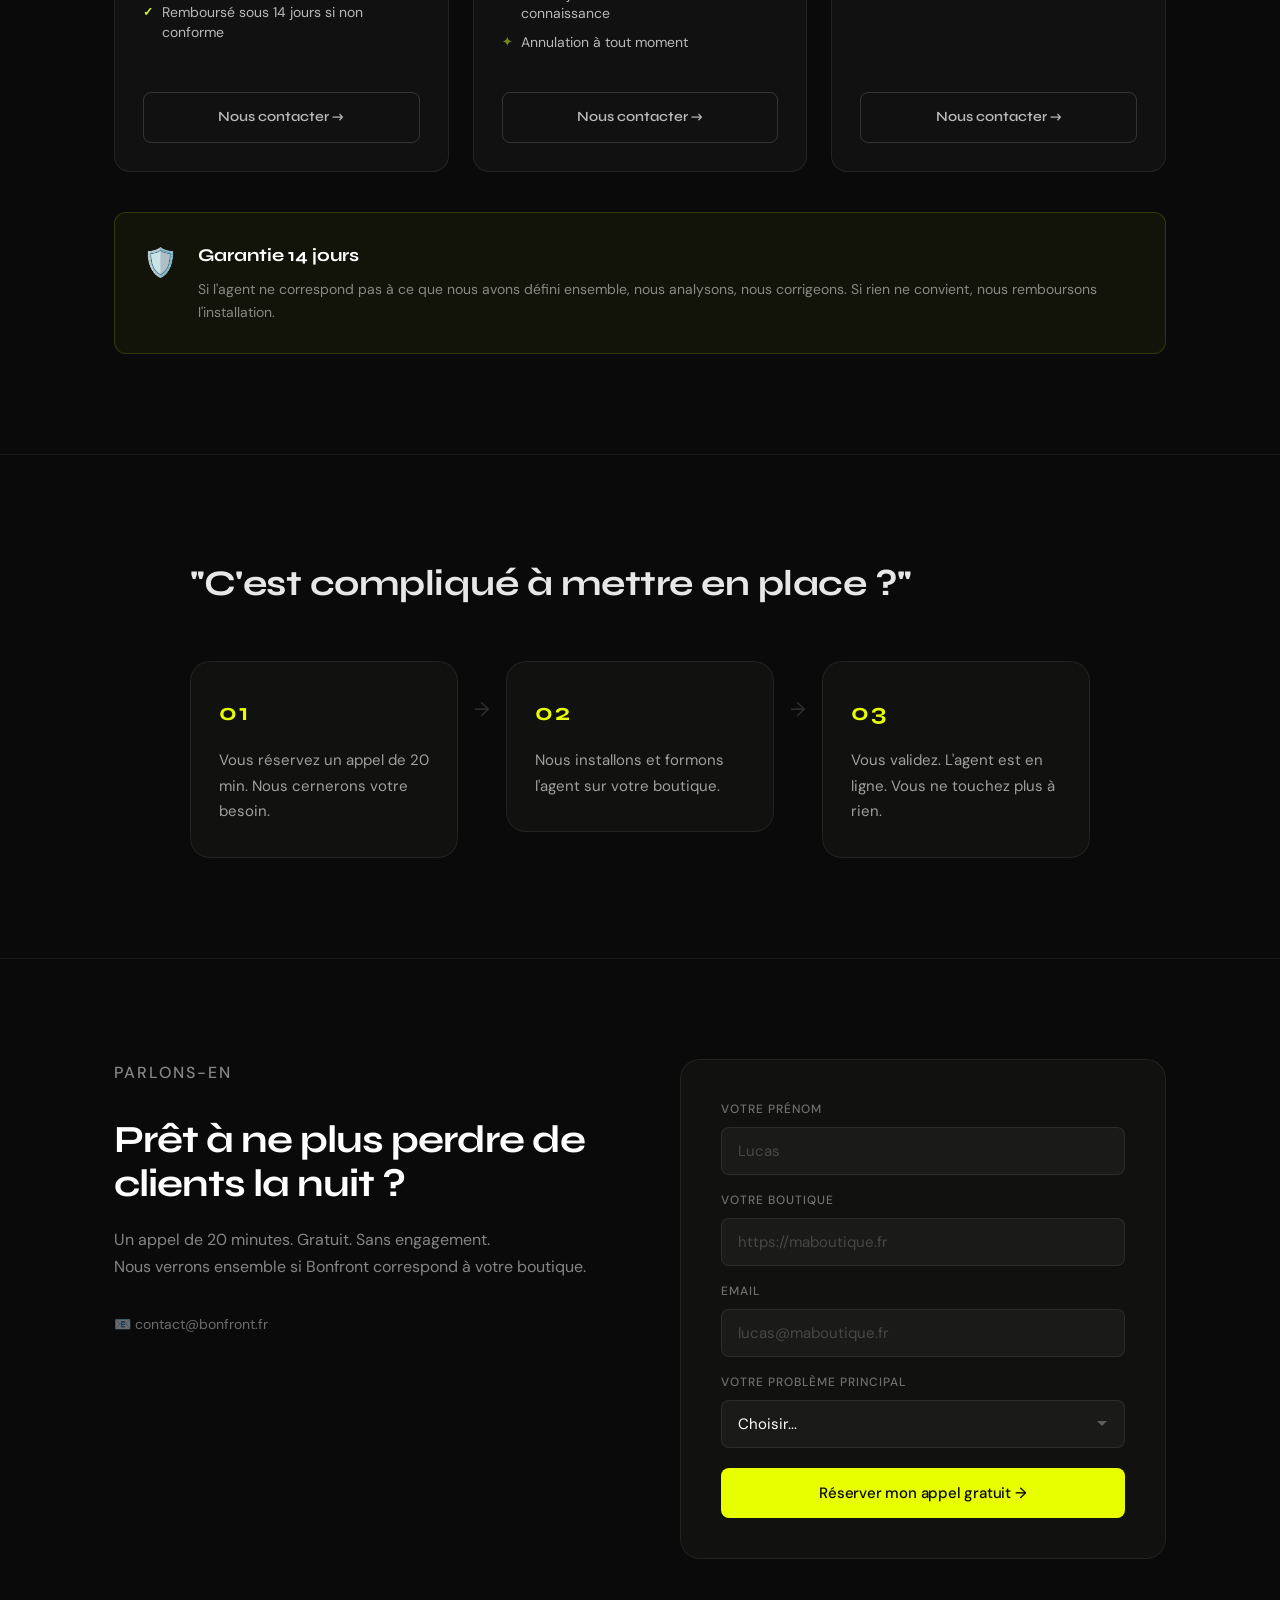
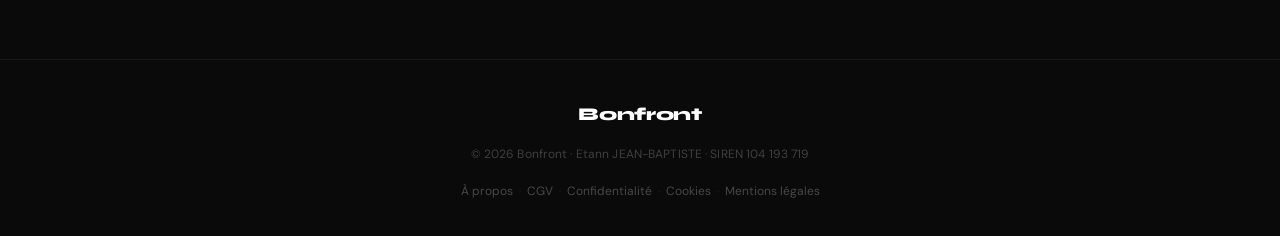
==== commit 1871ea8a: "Update index.html" ====
--- a/index.html
+++ b/index.html
@@ -35,6 +35,200 @@
       transition: color 0.2s;
     }
     .nav-apropos:hover { color: rgba(255,255,255,0.85); }
+
+    /* ── PRICING TIERS ── */
+    .pricing-tiers {
+      display: grid;
+      grid-template-columns: repeat(3, 1fr);
+      gap: 24px;
+      align-items: stretch;
+      margin-bottom: 40px;
+    }
+
+    .tier-card {
+      background: rgba(255,255,255,0.03);
+      border: 1px solid rgba(255,255,255,0.08);
+      border-radius: 16px;
+      overflow: hidden;
+      position: relative;
+      transition: border-color 0.3s;
+      display: flex;
+      flex-direction: column;
+    }
+    .tier-card:hover {
+      border-color: rgba(210,255,40,0.25);
+    }
+    .tier-card.tier-featured {
+      border-color: rgba(210,255,40,0.4);
+      background: rgba(210,255,40,0.04);
+    }
+
+    .tier-badge { display: none; }
+
+    .tier-header {
+      padding: 28px 28px 20px;
+      border-bottom: 1px solid rgba(255,255,255,0.06);
+    }
+
+    .tier-label {
+      font-family: 'DM Sans', sans-serif;
+      font-size: 11px;
+      font-weight: 500;
+      letter-spacing: 0.12em;
+      text-transform: uppercase;
+      color: #d2ff28;
+      margin-bottom: 8px;
+    }
+
+    .tier-name {
+      font-family: 'Syne', sans-serif;
+      font-size: 22px;
+      font-weight: 700;
+      color: #fff;
+      margin: 0 0 4px;
+    }
+
+    .tier-target {
+      font-family: 'DM Sans', sans-serif;
+      font-size: 13px;
+      color: rgba(255,255,255,0.4);
+      margin: 0 0 20px;
+    }
+
+    .tier-price-block {
+      display: flex;
+      flex-direction: column;
+      gap: 6px;
+    }
+
+    .tier-price-row {
+      display: flex;
+      align-items: baseline;
+      gap: 6px;
+    }
+
+    .tier-price-amount {
+      font-family: 'Syne', sans-serif;
+      font-size: 32px;
+      font-weight: 800;
+      color: #fff;
+      line-height: 1;
+    }
+
+    .tier-price-amount.devis {
+      font-size: 22px;
+    }
+
+    .tier-price-unit {
+      font-family: 'DM Sans', sans-serif;
+      font-size: 13px;
+      color: rgba(255,255,255,0.45);
+    }
+
+    .tier-price-note {
+      font-family: 'DM Sans', sans-serif;
+      font-size: 12px;
+      color: rgba(255,255,255,0.3);
+      font-style: italic;
+    }
+
+    .tier-body {
+      padding: 24px 28px 28px;
+      display: flex;
+      flex-direction: column;
+      flex: 1;
+    }
+
+    .tier-section-title {
+      font-family: 'DM Sans', sans-serif;
+      font-size: 11px;
+      font-weight: 500;
+      letter-spacing: 0.1em;
+      text-transform: uppercase;
+      color: rgba(255,255,255,0.3);
+      margin: 0 0 12px;
+    }
+
+    .tier-features {
+      list-style: none;
+      padding: 0;
+      margin: 0 0 20px;
+      display: flex;
+      flex-direction: column;
+      gap: 9px;
+      flex: 1;
+    }
+
+    .tier-features li {
+      font-family: 'DM Sans', sans-serif;
+      font-size: 14px;
+      color: rgba(255,255,255,0.7);
+      display: flex;
+      align-items: flex-start;
+      gap: 9px;
+      line-height: 1.4;
+    }
+
+    .tier-features li::before {
+      content: '✓';
+      color: #d2ff28;
+      font-size: 12px;
+      font-weight: 700;
+      margin-top: 1px;
+      flex-shrink: 0;
+    }
+
+    .tier-features li.tier-extra::before {
+      content: '✦';
+      color: rgba(210,255,40,0.5);
+    }
+
+    .tier-divider {
+      border: none;
+      border-top: 1px solid rgba(255,255,255,0.06);
+      margin: 16px 0;
+    }
+
+    .tier-cta {
+      display: block;
+      width: 100%;
+      padding: 13px;
+      border-radius: 8px;
+      font-family: 'Syne', sans-serif;
+      font-size: 14px;
+      font-weight: 600;
+      text-align: center;
+      text-decoration: none;
+      cursor: pointer;
+      transition: all 0.2s;
+      box-sizing: border-box;
+      margin-top: 20px;
+    }
+
+    .tier-cta-primary {
+      background: #d2ff28;
+      color: #0e0f0d;
+      border: none;
+    }
+    .tier-cta-primary:hover {
+      background: #e0ff5a;
+    }
+
+    .tier-cta-ghost {
+      background: transparent;
+      color: rgba(255,255,255,0.7);
+      border: 1px solid rgba(255,255,255,0.15);
+    }
+    .tier-cta-ghost:hover {
+      border-color: rgba(255,255,255,0.35);
+      color: #fff;
+    }
+
+    @media (max-width: 900px) {
+      .pricing-tiers {
+        grid-template-columns: 1fr;
+      }
+    }
   </style>
 </head>
 <body>
@@ -151,52 +345,104 @@
     <div class="container">
       <p class="section-label">L'offre</p>
       <h2 class="section-title">Simple. Transparent. Sans surprise.</h2>
-      <div class="pricing" style="display: grid; grid-template-columns: repeat(3, 1fr); gap: 24px; align-items: start;">
-        <div class="pricing-card">
-          <div class="pricing-top">
-            <h3>Installation</h3>
-            <div class="price">500<span>€</span></div>
-            <p>Une seule fois</p>
-          </div>
-          <ul class="pricing-list">
-            <li>Mise en place complète de l'agent</li>
-            <li>Intégration à votre boutique</li>
-            <li>Formation sur vos produits et données</li>
-            <li>Tests et validation avec vous</li>
-            <li>Remboursé sous 14 jours si non conforme</li>
-          </ul>
-        </div>
-        <div class="pricing-card">
-          <div class="pricing-top">
-            <h3>Hébergement</h3>
-            <div class="price">29<span>€/mois</span></div>
-            <p>Obligatoire · 1er mois offert</p>
-          </div>
-          <ul class="pricing-list">
-            <li>Agent hébergé sur nos serveurs sécurisés</li>
-            <li>Disponibilité 24h/24, 7j/7</li>
-            <li>Mises à jour techniques incluses</li>
-            <li>Surveillance et redémarrage automatique</li>
-            <li>Résiliation = désactivation de l'agent</li>
-          </ul>
-        </div>
-        <div class="pricing-card pricing-featured">
-          <div class="pricing-badge">Recommandé</div>
-          <div class="pricing-top">
-            <h3>Maintenance</h3>
-            <div class="price">97<span>€/mois</span></div>
-            <p>Sans engagement</p>
-          </div>
-          <ul class="pricing-list">
-            <li>Mises à jour continues de l'agent</li>
-            <li>Optimisations basées sur les échanges</li>
-            <li>Support prioritaire</li>
-            <li>Rapport mensuel des performances</li>
-            <li>Annulation à tout moment</li>
-          </ul>
-          <a href="#contact" class="btn-primary full">Démarrer maintenant</a>
-        </div>
-      </div>
+
+      <div class="pricing-tiers">
+
+        <!-- STARTER -->
+        <div class="tier-card">
+          <div class="tier-header">
+            <p class="tier-label">Starter</p>
+            <h3 class="tier-name">Solo & Micro</h3>
+            <p class="tier-target">Boutique indépendante · 1 personne</p>
+            <div class="tier-price-block">
+              <div class="tier-price-row">
+                <span class="tier-price-amount">500</span>
+                <span class="tier-price-unit">€ installation</span>
+              </div>
+              <div class="tier-price-row">
+                <span class="tier-price-amount">29</span>
+                <span class="tier-price-unit">€/mois hébergement</span>
+              </div>
+              <span class="tier-price-note">1er mois offert</span>
+            </div>
+          </div>
+          <div class="tier-body">
+            <p class="tier-section-title">Inclus</p>
+            <ul class="tier-features">
+              <li>Mise en place complète de l'agent</li>
+              <li>Intégration à votre boutique</li>
+              <li>Formation sur vos produits et données</li>
+              <li>Tests et validation avec vous</li>
+              <li>Hébergement sécurisé 24h/24</li>
+              <li>Mises à jour techniques incluses</li>
+              <li>Remboursé sous 14 jours si non conforme</li>
+            </ul>
+            <a href="#contact" class="tier-cta tier-cta-ghost">Nous contacter →</a>
+          </div>
+        </div>
+
+        <!-- BUSINESS -->
+        <div class="tier-card">
+          <div class="tier-badge">Recommandé</div>
+          <div class="tier-header">
+            <p class="tier-label">Business</p>
+            <h3 class="tier-name">PME</h3>
+            <p class="tier-target">Équipe de 2 à 50 personnes</p>
+            <div class="tier-price-block">
+              <div class="tier-price-row">
+                <span class="tier-price-amount">800</span>
+                <span class="tier-price-unit">€ installation</span>
+              </div>
+              <div class="tier-price-row">
+                <span class="tier-price-amount">126</span>
+                <span class="tier-price-unit">€/mois</span>
+              </div>
+              <span class="tier-price-note">Hébergement 29€ + Maintenance 97€ · 1er mois offert</span>
+            </div>
+          </div>
+          <div class="tier-body">
+            <p class="tier-section-title">Tout Starter, plus</p>
+            <ul class="tier-features">
+              <li>Maintenance active mensuelle</li>
+              <li>Optimisations basées sur les échanges réels</li>
+              <li>Rapport mensuel des performances</li>
+              <li>Support prioritaire</li>
+              <li>Mise à jour continue de la base de connaissance</li>
+              <li class="tier-extra">Annulation à tout moment</li>
+            </ul>
+            <a href="#contact" class="tier-cta tier-cta-ghost">Nous contacter →</a>
+          </div>
+        </div>
+
+        <!-- ENTERPRISE -->
+        <div class="tier-card">
+          <div class="tier-header">
+            <p class="tier-label">Enterprise</p>
+            <h3 class="tier-name">Société</h3>
+            <p class="tier-target">Structure de 50+ personnes · Multi-canaux</p>
+            <div class="tier-price-block">
+              <div class="tier-price-row">
+                <span class="tier-price-amount devis">Sur devis</span>
+              </div>
+              <span class="tier-price-note">Installation + abonnement personnalisés</span>
+            </div>
+          </div>
+          <div class="tier-body">
+            <p class="tier-section-title">Tout Business, plus</p>
+            <ul class="tier-features">
+              <li>Intégrations sur mesure (CRM, ERP, Zendesk…)</li>
+              <li>Support multi-langue</li>
+              <li>Analytics avancés et tableaux de bord</li>
+              <li>SLA garanti avec temps de réponse défini</li>
+              <li>Accompagnement dédié à l'onboarding</li>
+              <li class="tier-extra">Architecture multi-agents selon le volume</li>
+            </ul>
+            <a href="#contact" class="tier-cta tier-cta-ghost">Nous contacter →</a>
+          </div>
+        </div>
+
+      </div>
+
       <div class="garantie">
         <div class="garantie-icon">🛡️</div>
         <div>
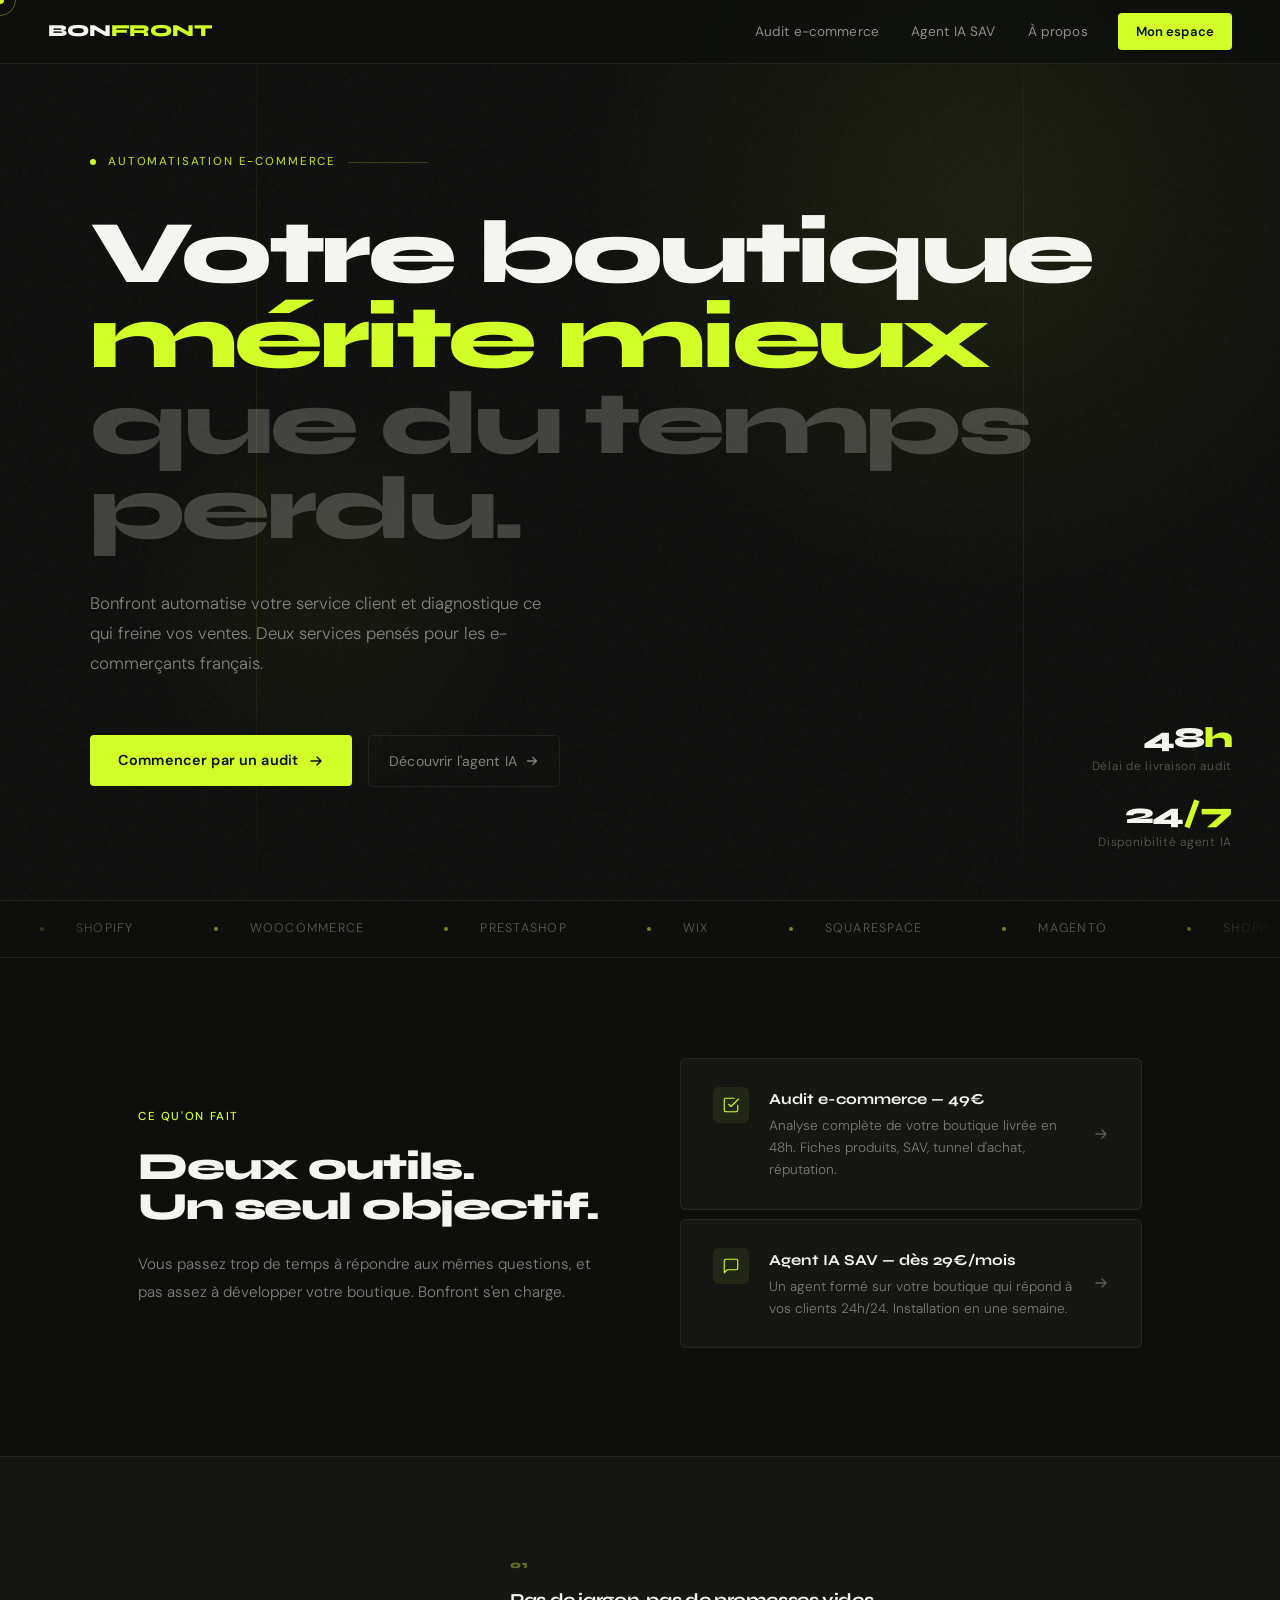
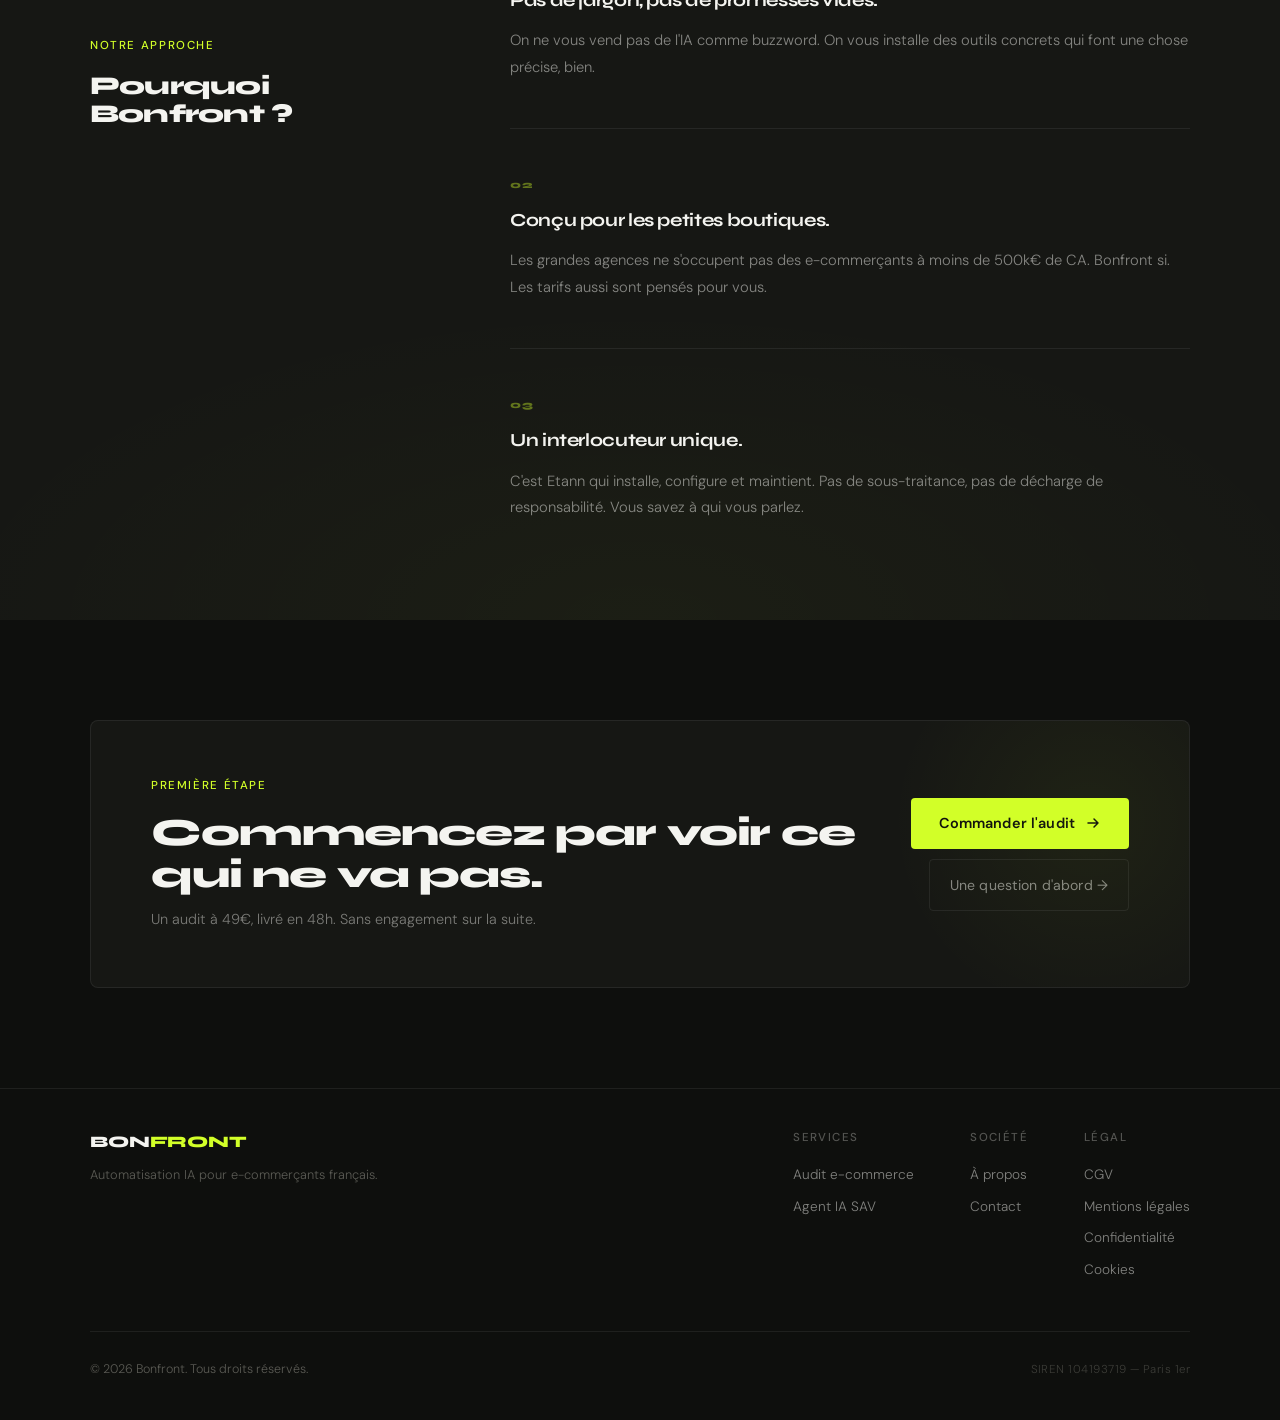
==== commit 7a085bcc: "Add files via upload" ====
--- a/index.html
+++ b/index.html
@@ -1,554 +1,1067 @@
 <!DOCTYPE html>
 <html lang="fr">
 <head>
-  <!-- Google tag (gtag.js) -->
-<script async src="https://www.googletagmanager.com/gtag/js?id=G-M5L3W99TED"></script>
-<script>
-  window.dataLayer = window.dataLayer || [];
-  function gtag(){dataLayer.push(arguments);}
-  gtag('js', new Date());
-  gtag('config', 'G-M5L3W99TED');
-</script>
-
-  <!-- INDEXISATION -->
-  <meta name="description" content="Bonfront installe un agent IA sur votre boutique e-commerce en 7 jours. Support client 24h/24, installation clé en main à partir de 500€.">
-  <meta name="keywords" content="agent IA e-commerce, chatbot boutique en ligne, support client IA, agent IA France">
-  <meta property="og:title" content="Bonfront — Support client IA pour e-commerce">
-  <meta property="og:description" content="Votre support client dort la nuit. Le vôtre ne devrait pas.">
-  <meta property="og:url" content="https://bonfront.fr">
-
-  <!-- HEADER -->
   <meta charset="UTF-8" />
   <meta name="viewport" content="width=device-width, initial-scale=1.0" />
-  <title>Bonfront — Support client IA pour e-commerce</title>
-  <link rel="icon" type="image/x-icon" href="favicon.ico">
-  <link rel="preconnect" href="https://fonts.googleapis.com">
-  <link rel="preconnect" href="https://fonts.gstatic.com" crossorigin>
-  <link href="https://fonts.googleapis.com/css2?family=Syne:wght@400;600;700;800&family=DM+Sans:ital,wght@0,300;0,400;0,500;1,300&display=swap" rel="stylesheet">
-  <link rel="stylesheet" href="style.css" />
+  <title>Bonfront — Automatisation IA pour e-commerçants</title>
+  <meta name="description" content="Bonfront automatise votre service client et diagnostique votre boutique en ligne. Agent IA SAV et audit e-commerce pour les boutiques françaises." />
+  <link rel="preconnect" href="https://fonts.googleapis.com" />
+  <link rel="preconnect" href="https://fonts.gstatic.com" crossorigin />
+  <link href="https://fonts.googleapis.com/css2?family=Syne:wght@400;600;700;800&family=DM+Sans:ital,opsz,wght@0,9..40,300;0,9..40,400;0,9..40,500;1,9..40,300&display=swap" rel="stylesheet" />
   <style>
-    .nav-apropos {
-      font-size: 13px;
-      color: rgba(255,255,255,0.45);
+    :root {
+      --bg: #0e0f0d;
+      --accent: #d2ff28;
+      --white: #f4f4f0;
+      --grey: #5a5a54;
+      --grey-light: #161714;
+      --grey-mid: #222320;
+      --grey-border: rgba(255,255,255,0.07);
+    }
+
+    *, *::before, *::after { box-sizing: border-box; margin: 0; padding: 0; }
+    html { scroll-behavior: smooth; }
+
+    body {
+      background: var(--bg);
+      color: var(--white);
+      font-family: 'DM Sans', sans-serif;
+      font-size: 16px;
+      line-height: 1.6;
+      overflow-x: hidden;
+      cursor: none;
+    }
+
+    /* CURSOR */
+    .cursor {
+      position: fixed;
+      width: 8px; height: 8px;
+      background: var(--accent);
+      border-radius: 50%;
+      pointer-events: none;
+      z-index: 9999;
+      transform: translate(-50%, -50%);
+      transition: width 0.2s, height 0.2s, opacity 0.2s;
+    }
+
+    .cursor-ring {
+      position: fixed;
+      width: 32px; height: 32px;
+      border: 1px solid rgba(210,255,40,0.35);
+      border-radius: 50%;
+      pointer-events: none;
+      z-index: 9998;
+      transform: translate(-50%, -50%);
+      transition: width 0.35s, height 0.35s, border-color 0.2s;
+    }
+
+    body:has(a:hover) .cursor-ring,
+    body:has(button:hover) .cursor-ring {
+      width: 48px; height: 48px;
+      border-color: rgba(210,255,40,0.6);
+    }
+
+    /* NAV */
+    nav {
+      position: fixed;
+      top: 0; left: 0; right: 0;
+      z-index: 500;
+      display: flex;
+      align-items: center;
+      justify-content: space-between;
+      padding: 0 48px;
+      height: 64px;
+      background: rgba(14,15,13,0.8);
+      backdrop-filter: blur(16px);
+      -webkit-backdrop-filter: blur(16px);
+      border-bottom: 1px solid var(--grey-border);
+    }
+
+    .nav-logo {
+      font-family: 'Syne', sans-serif;
+      font-weight: 800;
+      font-size: 1.05rem;
+      letter-spacing: -0.01em;
+      color: var(--white);
       text-decoration: none;
+    }
+
+    .nav-logo span { color: var(--accent); }
+
+    .nav-links {
+      display: flex;
+      align-items: center;
+      gap: 4px;
+    }
+
+    .nav-link {
       font-family: 'DM Sans', sans-serif;
-      transition: color 0.2s;
-    }
-    .nav-apropos:hover { color: rgba(255,255,255,0.85); }
-
-    /* ── PRICING TIERS ── */
-    .pricing-tiers {
-      display: grid;
-      grid-template-columns: repeat(3, 1fr);
+      font-size: 0.85rem;
+      font-weight: 400;
+      color: rgba(244,244,240,0.55);
+      text-decoration: none;
+      padding: 7px 14px;
+      border-radius: 4px;
+      transition: color 0.2s, background 0.2s;
+      letter-spacing: 0.01em;
+    }
+
+    .nav-link:hover {
+      color: var(--white);
+      background: rgba(255,255,255,0.05);
+    }
+
+    .nav-link.active {
+      color: var(--white);
+    }
+
+    .nav-cta {
+      font-family: 'DM Sans', sans-serif;
+      font-size: 0.82rem;
+      font-weight: 600;
+      color: var(--bg);
+      background: var(--accent);
+      padding: 8px 18px;
+      border-radius: 4px;
+      text-decoration: none;
+      margin-left: 12px;
+      transition: opacity 0.2s;
+      letter-spacing: 0.01em;
+    }
+
+    .nav-cta:hover { opacity: 0.85; }
+
+    /* HERO */
+    .hero {
+      position: relative;
+      min-height: 100vh;
+      display: flex;
+      flex-direction: column;
+      justify-content: center;
+      padding: 120px 48px 80px;
+      overflow: hidden;
+    }
+
+    /* Noise grain overlay */
+    .hero::before {
+      content: '';
+      position: absolute;
+      inset: 0;
+      background-image: url("data:image/svg+xml,%3Csvg viewBox='0 0 200 200' xmlns='http://www.w3.org/2000/svg'%3E%3Cfilter id='n'%3E%3CfeTurbulence type='fractalNoise' baseFrequency='0.9' numOctaves='4' stitchTiles='stitch'/%3E%3C/filter%3E%3Crect width='100%25' height='100%25' filter='url(%23n)' opacity='1'/%3E%3C/svg%3E");
+      opacity: 0.028;
+      pointer-events: none;
+      z-index: 1;
+    }
+
+    /* Glow */
+    .hero-glow {
+      position: absolute;
+      width: 800px; height: 800px;
+      border-radius: 50%;
+      background: radial-gradient(circle, rgba(210,255,40,0.07) 0%, transparent 70%);
+      top: -200px; right: -100px;
+      pointer-events: none;
+      z-index: 0;
+    }
+
+    .hero-glow-2 {
+      position: absolute;
+      width: 400px; height: 400px;
+      border-radius: 50%;
+      background: radial-gradient(circle, rgba(210,255,40,0.04) 0%, transparent 70%);
+      bottom: 100px; left: 10%;
+      pointer-events: none;
+      z-index: 0;
+    }
+
+    /* Vertical lines */
+    .v-line {
+      position: absolute;
+      top: 0; bottom: 0;
+      width: 1px;
+      background: linear-gradient(to bottom, transparent, rgba(210,255,40,0.08) 30%, rgba(210,255,40,0.08) 70%, transparent);
+      pointer-events: none;
+      z-index: 0;
+    }
+
+    .hero-inner {
+      position: relative;
+      z-index: 2;
+      max-width: 1100px;
+      margin: 0 auto;
+      width: 100%;
+    }
+
+    .hero-eyebrow {
+      display: flex;
+      align-items: center;
+      gap: 12px;
+      margin-bottom: 40px;
+      opacity: 0;
+      animation: fadeUp 0.6s ease 0.1s forwards;
+    }
+
+    .eyebrow-dot {
+      width: 6px; height: 6px;
+      border-radius: 50%;
+      background: var(--accent);
+    }
+
+    .eyebrow-text {
+      font-family: 'DM Sans', sans-serif;
+      font-size: 0.72rem;
+      font-weight: 500;
+      letter-spacing: 0.16em;
+      text-transform: uppercase;
+      color: rgba(210,255,40,0.8);
+    }
+
+    .eyebrow-line {
+      flex: 1;
+      max-width: 80px;
+      height: 1px;
+      background: rgba(210,255,40,0.2);
+    }
+
+    h1 {
+      font-family: 'Syne', sans-serif;
+      font-weight: 800;
+      font-size: clamp(3rem, 7vw, 6.5rem);
+      line-height: 0.95;
+      letter-spacing: -0.04em;
+      margin-bottom: 36px;
+      opacity: 0;
+      animation: fadeUp 0.8s ease 0.2s forwards;
+    }
+
+    h1 .word-accent {
+      color: var(--accent);
+      display: inline-block;
+    }
+
+    h1 .word-dim {
+      color: rgba(244,244,240,0.22);
+    }
+
+    h1 .block {
+      display: block;
+    }
+
+    .hero-desc {
+      font-size: 1.05rem;
+      font-weight: 300;
+      color: rgba(244,244,240,0.5);
+      max-width: 460px;
+      line-height: 1.8;
+      margin-bottom: 56px;
+      opacity: 0;
+      animation: fadeUp 0.8s ease 0.35s forwards;
+    }
+
+    .hero-actions {
+      display: flex;
+      align-items: center;
+      gap: 16px;
+      flex-wrap: wrap;
+      opacity: 0;
+      animation: fadeUp 0.8s ease 0.5s forwards;
+    }
+
+    .btn-primary {
+      display: inline-flex;
+      align-items: center;
+      gap: 10px;
+      background: var(--accent);
+      color: var(--bg);
+      font-family: 'DM Sans', sans-serif;
+      font-weight: 600;
+      font-size: 0.9rem;
+      padding: 14px 28px;
+      border-radius: 4px;
+      text-decoration: none;
+      transition: opacity 0.2s, transform 0.2s;
+      letter-spacing: 0.01em;
+    }
+
+    .btn-primary:hover { opacity: 0.88; transform: translateY(-2px); }
+
+    .btn-ghost {
+      display: inline-flex;
+      align-items: center;
+      gap: 8px;
+      color: rgba(244,244,240,0.5);
+      font-family: 'DM Sans', sans-serif;
+      font-weight: 400;
+      font-size: 0.88rem;
+      text-decoration: none;
+      padding: 14px 20px;
+      border: 1px solid var(--grey-border);
+      border-radius: 4px;
+      transition: color 0.2s, border-color 0.2s;
+      letter-spacing: 0.01em;
+    }
+
+    .btn-ghost:hover {
+      color: var(--white);
+      border-color: rgba(255,255,255,0.15);
+    }
+
+    /* HERO STATS */
+    .hero-stats {
+      position: absolute;
+      bottom: 48px;
+      right: 48px;
+      display: flex;
+      flex-direction: column;
       gap: 24px;
-      align-items: stretch;
-      margin-bottom: 40px;
-    }
-
-    .tier-card {
-      background: rgba(255,255,255,0.03);
-      border: 1px solid rgba(255,255,255,0.08);
-      border-radius: 16px;
+      z-index: 2;
+      opacity: 0;
+      animation: fadeUp 0.8s ease 0.7s forwards;
+    }
+
+    .stat {
+      text-align: right;
+    }
+
+    .stat-num {
+      font-family: 'Syne', sans-serif;
+      font-weight: 800;
+      font-size: 1.8rem;
+      letter-spacing: -0.04em;
+      color: var(--white);
+      line-height: 1;
+    }
+
+    .stat-num span { color: var(--accent); }
+
+    .stat-label {
+      font-size: 0.75rem;
+      font-weight: 300;
+      color: var(--grey);
+      margin-top: 4px;
+      letter-spacing: 0.06em;
+    }
+
+    /* MARQUEE */
+    .marquee-wrap {
+      border-top: 1px solid var(--grey-border);
+      border-bottom: 1px solid var(--grey-border);
+      padding: 18px 0;
       overflow: hidden;
       position: relative;
-      transition: border-color 0.3s;
+    }
+
+    .marquee-wrap::before,
+    .marquee-wrap::after {
+      content: '';
+      position: absolute;
+      top: 0; bottom: 0;
+      width: 120px;
+      z-index: 2;
+    }
+
+    .marquee-wrap::before {
+      left: 0;
+      background: linear-gradient(to right, var(--bg), transparent);
+    }
+
+    .marquee-wrap::after {
+      right: 0;
+      background: linear-gradient(to left, var(--bg), transparent);
+    }
+
+    .marquee-track {
+      display: flex;
+      gap: 0;
+      width: max-content;
+      animation: marquee 28s linear infinite;
+    }
+
+    .marquee-item {
+      display: flex;
+      align-items: center;
+      gap: 32px;
+      padding: 0 40px;
+      white-space: nowrap;
+      font-family: 'DM Sans', sans-serif;
+      font-size: 0.78rem;
+      font-weight: 300;
+      letter-spacing: 0.1em;
+      text-transform: uppercase;
+      color: var(--grey);
+    }
+
+    .marquee-dot {
+      width: 4px; height: 4px;
+      border-radius: 50%;
+      background: var(--accent);
+      opacity: 0.5;
+      flex-shrink: 0;
+    }
+
+    @keyframes marquee {
+      from { transform: translateX(0); }
+      to { transform: translateX(-50%); }
+    }
+
+    /* ABOUT STRIP */
+    .about {
+      padding: 100px 48px;
+      max-width: 1100px;
+      margin: 0 auto;
+      display: grid;
+      grid-template-columns: 1fr 1fr;
+      gap: 80px;
+      align-items: center;
+    }
+
+    .about-left .section-label {
+      font-size: 0.72rem;
+      font-weight: 500;
+      letter-spacing: 0.14em;
+      text-transform: uppercase;
+      color: var(--accent);
+      margin-bottom: 20px;
+    }
+
+    .about-left h2 {
+      font-family: 'Syne', sans-serif;
+      font-weight: 800;
+      font-size: clamp(1.8rem, 3vw, 2.6rem);
+      letter-spacing: -0.03em;
+      line-height: 1.05;
+      margin-bottom: 24px;
+    }
+
+    .about-left p {
+      font-size: 0.95rem;
+      font-weight: 300;
+      color: rgba(244,244,240,0.5);
+      line-height: 1.8;
+    }
+
+    .about-right {
       display: flex;
       flex-direction: column;
-    }
-    .tier-card:hover {
-      border-color: rgba(210,255,40,0.25);
-    }
-    .tier-card.tier-featured {
-      border-color: rgba(210,255,40,0.4);
-      background: rgba(210,255,40,0.04);
-    }
-
-    .tier-badge { display: none; }
-
-    .tier-header {
-      padding: 28px 28px 20px;
-      border-bottom: 1px solid rgba(255,255,255,0.06);
-    }
-
-    .tier-label {
+      gap: 1px;
+    }
+
+    .about-card {
+      padding: 28px 32px;
+      background: var(--grey-light);
+      border: 1px solid var(--grey-border);
+      border-radius: 6px;
+      margin-bottom: 8px;
+      display: flex;
+      align-items: flex-start;
+      gap: 20px;
+      transition: border-color 0.2s, background 0.2s;
+      text-decoration: none;
+      color: inherit;
+    }
+
+    .about-card:hover {
+      border-color: rgba(210,255,40,0.2);
+      background: var(--grey-mid);
+    }
+
+    .card-icon {
+      width: 36px; height: 36px;
+      border-radius: 6px;
+      background: rgba(210,255,40,0.07);
+      display: flex;
+      align-items: center;
+      justify-content: center;
+      flex-shrink: 0;
+    }
+
+    .card-icon svg { color: var(--accent); }
+
+    .card-body {}
+
+    .card-title {
+      font-family: 'Syne', sans-serif;
+      font-weight: 700;
+      font-size: 0.95rem;
+      margin-bottom: 4px;
+    }
+
+    .card-desc {
+      font-size: 0.85rem;
+      font-weight: 300;
+      color: rgba(244,244,240,0.45);
+      line-height: 1.6;
+    }
+
+    .card-arrow {
+      margin-left: auto;
+      color: var(--grey);
+      flex-shrink: 0;
+      align-self: center;
+      transition: color 0.2s, transform 0.2s;
+    }
+
+    .about-card:hover .card-arrow {
+      color: var(--accent);
+      transform: translateX(4px);
+    }
+
+    /* MANIFESTO */
+    .manifesto {
+      border-top: 1px solid var(--grey-border);
+      padding: 100px 48px;
+      background: var(--grey-light);
+      position: relative;
+      overflow: hidden;
+    }
+
+    .manifesto-bg {
+      position: absolute;
+      inset: 0;
+      background: radial-gradient(ellipse 80% 60% at 50% 100%, rgba(210,255,40,0.03) 0%, transparent 70%);
+      pointer-events: none;
+    }
+
+    .manifesto-inner {
+      max-width: 1100px;
+      margin: 0 auto;
+      display: grid;
+      grid-template-columns: 1fr 2fr;
+      gap: 80px;
+      align-items: start;
+      position: relative;
+      z-index: 1;
+    }
+
+    .manifesto-label {
+      position: sticky;
+      top: 80px;
+    }
+
+    .manifesto-label .section-label {
+      font-size: 0.72rem;
+      font-weight: 500;
+      letter-spacing: 0.14em;
+      text-transform: uppercase;
+      color: var(--accent);
+      margin-bottom: 16px;
+    }
+
+    .manifesto-label h2 {
+      font-family: 'Syne', sans-serif;
+      font-weight: 800;
+      font-size: 1.6rem;
+      letter-spacing: -0.03em;
+      line-height: 1.1;
+    }
+
+    .manifesto-items {
+      display: flex;
+      flex-direction: column;
+      gap: 48px;
+    }
+
+    .m-item {
+      padding-bottom: 48px;
+      border-bottom: 1px solid var(--grey-border);
+    }
+
+    .m-item:last-child {
+      border-bottom: none;
+      padding-bottom: 0;
+    }
+
+    .m-num {
+      font-family: 'Syne', sans-serif;
+      font-weight: 800;
+      font-size: 0.65rem;
+      letter-spacing: 0.12em;
+      color: rgba(210,255,40,0.4);
+      margin-bottom: 12px;
+    }
+
+    .m-title {
+      font-family: 'Syne', sans-serif;
+      font-weight: 700;
+      font-size: 1.15rem;
+      margin-bottom: 12px;
+      letter-spacing: -0.02em;
+    }
+
+    .m-text {
+      font-size: 0.92rem;
+      font-weight: 300;
+      color: rgba(244,244,240,0.5);
+      line-height: 1.8;
+    }
+
+    /* CTA BLOCK */
+    .cta-block {
+      padding: 100px 48px;
+      position: relative;
+      overflow: hidden;
+    }
+
+    .cta-inner {
+      max-width: 1100px;
+      margin: 0 auto;
+      display: grid;
+      grid-template-columns: 1fr auto;
+      gap: 48px;
+      align-items: center;
+      border: 1px solid var(--grey-border);
+      border-radius: 8px;
+      padding: 56px 60px;
+      background: var(--grey-light);
+      position: relative;
+      overflow: hidden;
+    }
+
+    .cta-inner::before {
+      content: '';
+      position: absolute;
+      top: -100px; right: -100px;
+      width: 400px; height: 400px;
+      border-radius: 50%;
+      background: radial-gradient(circle, rgba(210,255,40,0.05) 0%, transparent 70%);
+      pointer-events: none;
+    }
+
+    .cta-tag {
+      font-size: 0.72rem;
+      font-weight: 500;
+      letter-spacing: 0.14em;
+      text-transform: uppercase;
+      color: var(--accent);
+      margin-bottom: 16px;
+    }
+
+    .cta-title {
+      font-family: 'Syne', sans-serif;
+      font-weight: 800;
+      font-size: clamp(1.6rem, 3vw, 2.4rem);
+      letter-spacing: -0.03em;
+      line-height: 1.1;
+      margin-bottom: 12px;
+    }
+
+    .cta-sub {
+      font-size: 0.9rem;
+      font-weight: 300;
+      color: rgba(244,244,240,0.45);
+    }
+
+    .cta-actions {
+      display: flex;
+      flex-direction: column;
+      gap: 10px;
+      align-items: flex-end;
+      flex-shrink: 0;
+    }
+
+    /* FOOTER */
+    footer {
+      border-top: 1px solid var(--grey-border);
+      padding: 40px 48px;
+    }
+
+    .footer-top {
+      max-width: 1100px;
+      margin: 0 auto;
+      display: flex;
+      justify-content: space-between;
+      align-items: flex-start;
+      gap: 40px;
+      padding-bottom: 40px;
+      border-bottom: 1px solid var(--grey-border);
+      flex-wrap: wrap;
+    }
+
+    .footer-brand {}
+
+    .footer-logo {
+      font-family: 'Syne', sans-serif;
+      font-weight: 800;
+      font-size: 1rem;
+      color: var(--white);
+      text-decoration: none;
+      letter-spacing: -0.01em;
+      display: block;
+      margin-bottom: 10px;
+    }
+
+    .footer-logo span { color: var(--accent); }
+
+    .footer-tagline {
+      font-size: 0.8rem;
+      font-weight: 300;
+      color: var(--grey);
+    }
+
+    .footer-nav {
+      display: flex;
+      gap: 56px;
+      flex-wrap: wrap;
+    }
+
+    .footer-col {}
+
+    .footer-col-title {
       font-family: 'DM Sans', sans-serif;
-      font-size: 11px;
+      font-size: 0.72rem;
       font-weight: 500;
       letter-spacing: 0.12em;
       text-transform: uppercase;
-      color: #d2ff28;
-      margin-bottom: 8px;
-    }
-
-    .tier-name {
-      font-family: 'Syne', sans-serif;
-      font-size: 22px;
-      font-weight: 700;
-      color: #fff;
-      margin: 0 0 4px;
-    }
-
-    .tier-target {
-      font-family: 'DM Sans', sans-serif;
-      font-size: 13px;
-      color: rgba(255,255,255,0.4);
-      margin: 0 0 20px;
-    }
-
-    .tier-price-block {
-      display: flex;
+      color: rgba(244,244,240,0.3);
+      margin-bottom: 16px;
+    }
+
+    .footer-col a {
+      display: block;
+      font-size: 0.85rem;
+      font-weight: 300;
+      color: rgba(244,244,240,0.5);
+      text-decoration: none;
+      margin-bottom: 10px;
+      transition: color 0.2s;
+    }
+
+    .footer-col a:hover { color: var(--white); }
+
+    .footer-bottom {
+      max-width: 1100px;
+      margin: 0 auto;
+      padding-top: 28px;
+      display: flex;
+      justify-content: space-between;
+      align-items: center;
+      flex-wrap: wrap;
+      gap: 12px;
+    }
+
+    .footer-copy {
+      font-size: 0.78rem;
+      font-weight: 300;
+      color: var(--grey);
+    }
+
+    .footer-siren {
+      font-size: 0.72rem;
+      font-weight: 300;
+      color: rgba(90,90,84,0.6);
+      letter-spacing: 0.04em;
+    }
+
+    /* REVEAL */
+    .reveal {
+      opacity: 0;
+      transform: translateY(28px);
+      transition: opacity 0.7s ease, transform 0.7s ease;
+    }
+
+    .reveal.visible {
+      opacity: 1;
+      transform: none;
+    }
+
+    /* ANIMATIONS */
+    @keyframes fadeUp {
+      from { opacity: 0; transform: translateY(20px); }
+      to { opacity: 1; transform: translateY(0); }
+    }
+
+    /* MOBILE NAV */
+    .nav-mobile-toggle {
+      display: none;
       flex-direction: column;
-      gap: 6px;
-    }
-
-    .tier-price-row {
-      display: flex;
-      align-items: baseline;
-      gap: 6px;
-    }
-
-    .tier-price-amount {
-      font-family: 'Syne', sans-serif;
-      font-size: 32px;
-      font-weight: 800;
-      color: #fff;
-      line-height: 1;
-    }
-
-    .tier-price-amount.devis {
-      font-size: 22px;
-    }
-
-    .tier-price-unit {
-      font-family: 'DM Sans', sans-serif;
-      font-size: 13px;
-      color: rgba(255,255,255,0.45);
-    }
-
-    .tier-price-note {
-      font-family: 'DM Sans', sans-serif;
-      font-size: 12px;
-      color: rgba(255,255,255,0.3);
-      font-style: italic;
-    }
-
-    .tier-body {
-      padding: 24px 28px 28px;
-      display: flex;
-      flex-direction: column;
-      flex: 1;
-    }
-
-    .tier-section-title {
-      font-family: 'DM Sans', sans-serif;
-      font-size: 11px;
-      font-weight: 500;
-      letter-spacing: 0.1em;
-      text-transform: uppercase;
-      color: rgba(255,255,255,0.3);
-      margin: 0 0 12px;
-    }
-
-    .tier-features {
-      list-style: none;
-      padding: 0;
-      margin: 0 0 20px;
-      display: flex;
-      flex-direction: column;
-      gap: 9px;
-      flex: 1;
-    }
-
-    .tier-features li {
-      font-family: 'DM Sans', sans-serif;
-      font-size: 14px;
-      color: rgba(255,255,255,0.7);
-      display: flex;
-      align-items: flex-start;
-      gap: 9px;
-      line-height: 1.4;
-    }
-
-    .tier-features li::before {
-      content: '✓';
-      color: #d2ff28;
-      font-size: 12px;
-      font-weight: 700;
-      margin-top: 1px;
-      flex-shrink: 0;
-    }
-
-    .tier-features li.tier-extra::before {
-      content: '✦';
-      color: rgba(210,255,40,0.5);
-    }
-
-    .tier-divider {
+      gap: 5px;
+      background: none;
       border: none;
-      border-top: 1px solid rgba(255,255,255,0.06);
-      margin: 16px 0;
-    }
-
-    .tier-cta {
+      cursor: none;
+      padding: 6px;
+    }
+
+    .nav-mobile-toggle span {
       display: block;
-      width: 100%;
-      padding: 13px;
-      border-radius: 8px;
-      font-family: 'Syne', sans-serif;
-      font-size: 14px;
-      font-weight: 600;
-      text-align: center;
-      text-decoration: none;
-      cursor: pointer;
-      transition: all 0.2s;
-      box-sizing: border-box;
-      margin-top: 20px;
-    }
-
-    .tier-cta-primary {
-      background: #d2ff28;
-      color: #0e0f0d;
-      border: none;
-    }
-    .tier-cta-primary:hover {
-      background: #e0ff5a;
-    }
-
-    .tier-cta-ghost {
-      background: transparent;
-      color: rgba(255,255,255,0.7);
-      border: 1px solid rgba(255,255,255,0.15);
-    }
-    .tier-cta-ghost:hover {
-      border-color: rgba(255,255,255,0.35);
-      color: #fff;
-    }
-
+      width: 22px; height: 1.5px;
+      background: var(--white);
+      transition: transform 0.3s, opacity 0.3s;
+    }
+
+    /* RESPONSIVE */
     @media (max-width: 900px) {
-      .pricing-tiers {
+      nav { padding: 0 24px; }
+
+      .nav-links { display: none; }
+      .nav-mobile-toggle { display: flex; }
+
+      .hero { padding: 100px 24px 80px; }
+      .hero-stats { display: none; }
+
+      .about {
         grid-template-columns: 1fr;
+        gap: 48px;
+        padding: 70px 24px;
       }
+
+      .manifesto-inner {
+        grid-template-columns: 1fr;
+        gap: 40px;
+      }
+
+      .manifesto-label { position: static; }
+      .manifesto { padding: 70px 24px; }
+
+      .cta-inner {
+        grid-template-columns: 1fr;
+        gap: 32px;
+        padding: 40px 32px;
+      }
+
+      .cta-actions { align-items: flex-start; }
+      .cta-block { padding: 60px 24px; }
+
+      footer { padding: 40px 24px; }
+
+      .footer-top { flex-direction: column; }
+      .footer-nav { gap: 32px; }
     }
   </style>
 </head>
 <body>
 
+  <!-- CURSOR -->
+  <div class="cursor" id="cursor"></div>
+  <div class="cursor-ring" id="cursorRing"></div>
+
   <!-- NAV -->
-  <nav class="nav">
-    <div class="nav-inner">
-      <span class="logo">Bonfront</span>
-      <div style="display:flex; align-items:center; gap:24px;">
-        <a href="a-propos.html" class="nav-apropos">À propos</a>
-        <a href="#contact" class="nav-cta">Réserver un appel</a>
+  <nav>
+    <a href="index.html" class="nav-logo">BON<span>FRONT</span></a>
+    <div class="nav-links">
+      <a href="audit.html" class="nav-link">Audit e-commerce</a>
+      <a href="agent.html" class="nav-link">Agent IA SAV</a>
+      <a href="a-propos.html" class="nav-link">À propos</a>
+      <a href="espace-client.html" class="nav-cta">Mon espace</a>
+    </div>
+    <button class="nav-mobile-toggle" id="mobileToggle" aria-label="Menu">
+      <span></span><span></span><span></span>
+    </button>
+  </nav>
+
+  <!-- HERO -->
+  <section class="hero">
+    <div class="hero-glow"></div>
+    <div class="hero-glow-2"></div>
+    <div class="v-line" style="left: 20%"></div>
+    <div class="v-line" style="right: 20%"></div>
+
+    <div class="hero-inner">
+      <div class="hero-eyebrow">
+        <div class="eyebrow-dot"></div>
+        <div class="eyebrow-text">Automatisation e-commerce</div>
+        <div class="eyebrow-line"></div>
+      </div>
+
+      <h1>
+        <span class="block">Votre boutique</span>
+        <span class="block word-accent">mérite mieux</span>
+        <span class="block word-dim">que du temps perdu.</span>
+      </h1>
+
+      <p class="hero-desc">
+        Bonfront automatise votre service client et diagnostique ce qui freine vos ventes. Deux services pensés pour les e-commerçants français.
+      </p>
+
+      <div class="hero-actions">
+        <a href="audit.html" class="btn-primary">
+          Commencer par un audit
+          <svg width="16" height="16" viewBox="0 0 16 16" fill="none"><path d="M3 8h10M9 4l4 4-4 4" stroke="currentColor" stroke-width="1.5" stroke-linecap="round" stroke-linejoin="round"/></svg>
+        </a>
+        <a href="agent.html" class="btn-ghost">
+          Découvrir l'agent IA
+          <svg width="14" height="14" viewBox="0 0 16 16" fill="none"><path d="M3 8h10M9 4l4 4-4 4" stroke="currentColor" stroke-width="1.5" stroke-linecap="round" stroke-linejoin="round"/></svg>
+        </a>
       </div>
     </div>
-  </nav>
-
-  <!-- HERO -->
-  <section class="hero">
-    <div class="hero-bg">
-      <div class="orb orb-1"></div>
-      <div class="orb orb-2"></div>
-      <div class="grid-overlay"></div>
+
+    <div class="hero-stats">
+      <div class="stat">
+        <div class="stat-num">48<span>h</span></div>
+        <div class="stat-label">Délai de livraison audit</div>
+      </div>
+      <div class="stat">
+        <div class="stat-num">24<span>/7</span></div>
+        <div class="stat-label">Disponibilité agent IA</div>
+      </div>
     </div>
-    <div class="container">
-      <div class="badge">Agent IA · E-commerce</div>
-      <h1 class="hero-title">
-        Votre support client<br/>
-        <span class="accent">dort la nuit.</span><br/>
-        Le vôtre ne devrait pas.
-      </h1>
-      <p class="hero-sub">
-        Bonfront installe un agent IA sur votre boutique en 7 jours.<br/>
-        Il répond à vos clients 24h/24, récupère des ventes perdues,<br/>
-        et vous libère du SAV.
-      </p>
-      <div class="hero-actions">
-        <a href="#contact" class="btn-primary">Réserver un appel gratuit</a>
-        <a href="#offre" class="btn-ghost">Voir l'offre →</a>
+  </section>
+
+  <!-- MARQUEE -->
+  <div class="marquee-wrap">
+    <div class="marquee-track">
+      <div class="marquee-item"><div class="marquee-dot"></div>Shopify</div>
+      <div class="marquee-item"><div class="marquee-dot"></div>WooCommerce</div>
+      <div class="marquee-item"><div class="marquee-dot"></div>PrestaShop</div>
+      <div class="marquee-item"><div class="marquee-dot"></div>Wix</div>
+      <div class="marquee-item"><div class="marquee-dot"></div>Squarespace</div>
+      <div class="marquee-item"><div class="marquee-dot"></div>Magento</div>
+      <div class="marquee-item"><div class="marquee-dot"></div>Shopify</div>
+      <div class="marquee-item"><div class="marquee-dot"></div>WooCommerce</div>
+      <div class="marquee-item"><div class="marquee-dot"></div>PrestaShop</div>
+      <div class="marquee-item"><div class="marquee-dot"></div>Wix</div>
+      <div class="marquee-item"><div class="marquee-dot"></div>Squarespace</div>
+      <div class="marquee-item"><div class="marquee-dot"></div>Magento</div>
+    </div>
+  </div>
+
+  <!-- ABOUT / SERVICES -->
+  <section class="about reveal">
+    <div class="about-left">
+      <div class="section-label">Ce qu'on fait</div>
+      <h2>Deux outils.<br>Un seul objectif.</h2>
+      <p>Vous passez trop de temps à répondre aux mêmes questions, et pas assez à développer votre boutique. Bonfront s'en charge.</p>
+    </div>
+    <div class="about-right">
+      <a href="audit.html" class="about-card">
+        <div class="card-icon">
+          <svg width="18" height="18" viewBox="0 0 24 24" fill="none" stroke="currentColor" stroke-width="1.5" stroke-linecap="round" stroke-linejoin="round"><path d="M9 11l3 3L22 4"/><path d="M21 12v7a2 2 0 01-2 2H5a2 2 0 01-2-2V5a2 2 0 012-2h11"/></svg>
+        </div>
+        <div class="card-body">
+          <div class="card-title">Audit e-commerce — 49€</div>
+          <div class="card-desc">Analyse complète de votre boutique livrée en 48h. Fiches produits, SAV, tunnel d'achat, réputation.</div>
+        </div>
+        <svg class="card-arrow" width="16" height="16" viewBox="0 0 16 16" fill="none"><path d="M3 8h10M9 4l4 4-4 4" stroke="currentColor" stroke-width="1.5" stroke-linecap="round" stroke-linejoin="round"/></svg>
+      </a>
+      <a href="agent.html" class="about-card">
+        <div class="card-icon">
+          <svg width="18" height="18" viewBox="0 0 24 24" fill="none" stroke="currentColor" stroke-width="1.5" stroke-linecap="round" stroke-linejoin="round"><path d="M21 15a2 2 0 01-2 2H7l-4 4V5a2 2 0 012-2h14a2 2 0 012 2z"/></svg>
+        </div>
+        <div class="card-body">
+          <div class="card-title">Agent IA SAV — dès 29€/mois</div>
+          <div class="card-desc">Un agent formé sur votre boutique qui répond à vos clients 24h/24. Installation en une semaine.</div>
+        </div>
+        <svg class="card-arrow" width="16" height="16" viewBox="0 0 16 16" fill="none"><path d="M3 8h10M9 4l4 4-4 4" stroke="currentColor" stroke-width="1.5" stroke-linecap="round" stroke-linejoin="round"/></svg>
+      </a>
+    </div>
+  </section>
+
+  <!-- MANIFESTO -->
+  <section class="manifesto">
+    <div class="manifesto-bg"></div>
+    <div class="manifesto-inner">
+      <div class="manifesto-label reveal">
+        <div class="section-label">Notre approche</div>
+        <h2>Pourquoi Bonfront ?</h2>
       </div>
-      <div class="hero-stats">
-        <div class="stat">
-          <span class="stat-num" data-target="24">0</span><span class="stat-unit">h/24</span>
-          <span class="stat-label">Disponibilité</span>
+      <div class="manifesto-items">
+        <div class="m-item reveal">
+          <div class="m-num">01</div>
+          <div class="m-title">Pas de jargon, pas de promesses vides.</div>
+          <div class="m-text">On ne vous vend pas de l'IA comme buzzword. On vous installe des outils concrets qui font une chose précise, bien.</div>
         </div>
-        <div class="stat-sep"></div>
-        <div class="stat">
-          <span class="stat-num" data-target="10">0</span><span class="stat-unit">secondes</span>
-          <span class="stat-label">Temps de réponse</span>
+        <div class="m-item reveal">
+          <div class="m-num">02</div>
+          <div class="m-title">Conçu pour les petites boutiques.</div>
+          <div class="m-text">Les grandes agences ne s'occupent pas des e-commerçants à moins de 500k€ de CA. Bonfront si. Les tarifs aussi sont pensés pour vous.</div>
         </div>
-        <div class="stat-sep"></div>
-        <div class="stat">
-          <span class="stat-num" data-target="7">0</span><span class="stat-unit">jours</span>
-          <span class="stat-label">Délai d'installation</span>
+        <div class="m-item reveal">
+          <div class="m-num">03</div>
+          <div class="m-title">Un interlocuteur unique.</div>
+          <div class="m-text">C'est Etann qui installe, configure et maintient. Pas de sous-traitance, pas de décharge de responsabilité. Vous savez à qui vous parlez.</div>
         </div>
       </div>
     </div>
   </section>
 
-  <!-- PROBLEME -->
-  <section class="problem">
-    <div class="container">
-      <div class="problem-grid">
-        <div class="problem-left">
-          <p class="section-label">Le problème</p>
-          <h2>Chaque soir vous fermez votre boutique.<br/>Vos clients, eux, continuent.</h2>
+  <!-- CTA -->
+  <section class="cta-block reveal">
+    <div class="cta-inner">
+      <div>
+        <div class="cta-tag">Première étape</div>
+        <h2 class="cta-title">Commencez par voir ce qui ne va pas.</h2>
+        <p class="cta-sub">Un audit à 49€, livré en 48h. Sans engagement sur la suite.</p>
+      </div>
+      <div class="cta-actions">
+        <a href="audit.html" class="btn-primary">
+          Commander l'audit
+          <svg width="16" height="16" viewBox="0 0 16 16" fill="none"><path d="M3 8h10M9 4l4 4-4 4" stroke="currentColor" stroke-width="1.5" stroke-linecap="round" stroke-linejoin="round"/></svg>
+        </a>
+        <a href="mailto:contact@bonfront.fr" class="btn-ghost">Une question d'abord →</a>
+      </div>
+    </div>
+  </section>
+
+  <!-- FOOTER -->
+  <footer>
+    <div class="footer-top">
+      <div class="footer-brand">
+        <a href="index.html" class="footer-logo">BON<span>FRONT</span></a>
+        <div class="footer-tagline">Automatisation IA pour e-commerçants français.</div>
+      </div>
+      <div class="footer-nav">
+        <div class="footer-col">
+          <div class="footer-col-title">Services</div>
+          <a href="audit.html">Audit e-commerce</a>
+          <a href="agent.html">Agent IA SAV</a>
         </div>
-        <div class="problem-right">
-          <div class="messages">
-            <div class="msg msg-in" data-delay="0">Bonjour, où en est ma commande ? 📦</div>
-            <div class="msg msg-in" data-delay="400">Quelles sont vos conditions de retour ?</div>
-            <div class="msg msg-in" data-delay="800">Ce produit est-il disponible en taille 42 ?</div>
-            <div class="msg msg-out" data-delay="1400">Bonjour ! Voici le suivi de votre commande... ✅</div>
-            <div class="msg msg-out" data-delay="2200">
-              <span class="typing-dots"><span></span><span></span><span></span></span>
-            </div>
-          </div>
-          <p class="problem-conclusion">Sans réponse rapide, ils vont chez le concurrent.<br/>C'est aussi simple que ça.</p>
+        <div class="footer-col">
+          <div class="footer-col-title">Société</div>
+          <a href="a-propos.html">À propos</a>
+          <a href="mailto:contact@bonfront.fr">Contact</a>
+        </div>
+        <div class="footer-col">
+          <div class="footer-col-title">Légal</div>
+          <a href="cgv.html">CGV</a>
+          <a href="mentions-legales.html">Mentions légales</a>
+          <a href="politique-confidentialite.html">Confidentialité</a>
+          <a href="cookies.html">Cookies</a>
         </div>
       </div>
     </div>
-  </section>
-
-  <!-- SOLUTION -->
-  <section class="solution">
-    <div class="container">
-      <p class="section-label">Ce qu'on fait</p>
-      <h2 class="section-title">Un agent qui connaît votre boutique<br/>mieux que vous à 3h du matin.</h2>
-      <div class="features">
-        <div class="feature-card">
-          <div class="feature-icon">🕐</div>
-          <h3>Disponible 24h/24</h3>
-          <p>Répond aux questions de vos clients la nuit, le week-end, les jours fériés. Zéro ticket en attente le matin.</p>
-        </div>
-        <div class="feature-card">
-          <div class="feature-icon">🧠</div>
-          <h3>Formé sur vos données</h3>
-          <p>Connaît vos produits, vos délais, votre politique de retour. Répond avec précision, pas avec des généralités.</p>
-        </div>
-        <div class="feature-card">
-          <div class="feature-icon">⚡</div>
-          <h3>Installé en 7 jours</h3>
-          <p>Pas besoin de toucher à votre site. Pas besoin d'un développeur. Nous nous occupons de tout.</p>
-        </div>
-        <div class="feature-card">
-          <div class="feature-icon">📈</div>
-          <h3>Ventes récupérées</h3>
-          <p>Un client qui obtient une réponse rapide achète. Un client qui attend abandonne. La différence, c'est votre chiffre d'affaires.</p>
-        </div>
-      </div>
-    </div>
-  </section>
-
-  <!-- OFFRE -->
-  <section class="offre" id="offre">
-    <div class="container">
-      <p class="section-label">L'offre</p>
-      <h2 class="section-title">Simple. Transparent. Sans surprise.</h2>
-
-      <div class="pricing-tiers">
-
-        <!-- STARTER -->
-        <div class="tier-card">
-          <div class="tier-header">
-            <p class="tier-label">Starter</p>
-            <h3 class="tier-name">Solo & Micro</h3>
-            <p class="tier-target">Boutique indépendante · 1 personne</p>
-            <div class="tier-price-block">
-              <div class="tier-price-row">
-                <span class="tier-price-amount">500</span>
-                <span class="tier-price-unit">€ installation</span>
-              </div>
-              <div class="tier-price-row">
-                <span class="tier-price-amount">29</span>
-                <span class="tier-price-unit">€/mois hébergement</span>
-              </div>
-              <span class="tier-price-note">1er mois offert</span>
-            </div>
-          </div>
-          <div class="tier-body">
-            <p class="tier-section-title">Inclus</p>
-            <ul class="tier-features">
-              <li>Mise en place complète de l'agent</li>
-              <li>Intégration à votre boutique</li>
-              <li>Formation sur vos produits et données</li>
-              <li>Tests et validation avec vous</li>
-              <li>Hébergement sécurisé 24h/24</li>
-              <li>Mises à jour techniques incluses</li>
-              <li>Remboursé sous 14 jours si non conforme</li>
-            </ul>
-            <a href="#contact" class="tier-cta tier-cta-ghost">Nous contacter →</a>
-          </div>
-        </div>
-
-        <!-- BUSINESS -->
-        <div class="tier-card">
-          <div class="tier-badge">Recommandé</div>
-          <div class="tier-header">
-            <p class="tier-label">Business</p>
-            <h3 class="tier-name">PME</h3>
-            <p class="tier-target">Équipe de 2 à 50 personnes</p>
-            <div class="tier-price-block">
-              <div class="tier-price-row">
-                <span class="tier-price-amount">800</span>
-                <span class="tier-price-unit">€ installation</span>
-              </div>
-              <div class="tier-price-row">
-                <span class="tier-price-amount">126</span>
-                <span class="tier-price-unit">€/mois</span>
-              </div>
-              <span class="tier-price-note">Hébergement 29€ + Maintenance 97€ · 1er mois offert</span>
-            </div>
-          </div>
-          <div class="tier-body">
-            <p class="tier-section-title">Tout Starter, plus</p>
-            <ul class="tier-features">
-              <li>Maintenance active mensuelle</li>
-              <li>Optimisations basées sur les échanges réels</li>
-              <li>Rapport mensuel des performances</li>
-              <li>Support prioritaire</li>
-              <li>Mise à jour continue de la base de connaissance</li>
-              <li class="tier-extra">Annulation à tout moment</li>
-            </ul>
-            <a href="#contact" class="tier-cta tier-cta-ghost">Nous contacter →</a>
-          </div>
-        </div>
-
-        <!-- ENTERPRISE -->
-        <div class="tier-card">
-          <div class="tier-header">
-            <p class="tier-label">Enterprise</p>
-            <h3 class="tier-name">Société</h3>
-            <p class="tier-target">Structure de 50+ personnes · Multi-canaux</p>
-            <div class="tier-price-block">
-              <div class="tier-price-row">
-                <span class="tier-price-amount devis">Sur devis</span>
-              </div>
-              <span class="tier-price-note">Installation + abonnement personnalisés</span>
-            </div>
-          </div>
-          <div class="tier-body">
-            <p class="tier-section-title">Tout Business, plus</p>
-            <ul class="tier-features">
-              <li>Intégrations sur mesure (CRM, ERP, Zendesk…)</li>
-              <li>Support multi-langue</li>
-              <li>Analytics avancés et tableaux de bord</li>
-              <li>SLA garanti avec temps de réponse défini</li>
-              <li>Accompagnement dédié à l'onboarding</li>
-              <li class="tier-extra">Architecture multi-agents selon le volume</li>
-            </ul>
-            <a href="#contact" class="tier-cta tier-cta-ghost">Nous contacter →</a>
-          </div>
-        </div>
-
-      </div>
-
-      <div class="garantie">
-        <div class="garantie-icon">🛡️</div>
-        <div>
-          <strong>Garantie 14 jours</strong>
-          <p>Si l'agent ne correspond pas à ce que nous avons défini ensemble, nous analysons, nous corrigeons. Si rien ne convient, nous remboursons l'installation.</p>
-        </div>
-      </div>
-    </div>
-  </section>
-
-  <!-- OBJECTION -->
-  <section class="objection">
-    <div class="container">
-      <div class="objection-inner">
-        <h2>"C'est compliqué à mettre en place ?"</h2>
-        <div class="objection-steps">
-          <div class="obj-step">
-            <span class="step-num">01</span>
-            <p>Vous réservez un appel de 20 min. Nous cernerons votre besoin.</p>
-          </div>
-          <div class="obj-arrow">→</div>
-          <div class="obj-step">
-            <span class="step-num">02</span>
-            <p>Nous installons et formons l'agent sur votre boutique.</p>
-          </div>
-          <div class="obj-arrow">→</div>
-          <div class="obj-step">
-            <span class="step-num">03</span>
-            <p>Vous validez. L'agent est en ligne. Vous ne touchez plus à rien.</p>
-          </div>
-        </div>
-      </div>
-    </div>
-  </section>
-
-  <!-- CONTACT -->
-  <section class="contact" id="contact">
-    <div class="container">
-      <div class="contact-inner">
-        <div class="contact-left">
-          <p class="section-label">Parlons-en</p>
-          <h2>Prêt à ne plus perdre de clients la nuit ?</h2>
-          <p>Un appel de 20 minutes. Gratuit. Sans engagement.<br/>Nous verrons ensemble si Bonfront correspond à votre boutique.</p>
-          <div class="contact-info">
-            <span>📧 contact@bonfront.fr</span>
-          </div>
-        </div>
-        <form class="contact-form" action="https://api.web3forms.com/submit" method="POST">
-          <input type="hidden" name="access_key" value="a9f55e9b-afc1-4ab4-8415-621d0cce9472">
-          <input type="hidden" name="subject" value="Nouveau contact Bonfront">
-          <input type="hidden" name="from_name" value="Bonfront">
-          <div class="form-group">
-            <label for="name">Votre prénom</label>
-            <input id="name" type="text" name="name" placeholder="Lucas" required />
-          </div>
-          <div class="form-group">
-            <label for="boutique">Votre boutique</label>
-            <input id="boutique" type="url" name="boutique" placeholder="https://maboutique.fr" required />
-          </div>
-          <div class="form-group">
-            <label for="email">Email</label>
-            <input id="email" type="email" name="email" placeholder="lucas@maboutique.fr" required />
-          </div>
-          <div class="form-group">
-            <label for="probleme">Votre problème principal</label>
-            <select id="probleme" name="probleme" onchange="toggleAutre(this)">
-              <option value="">Choisir...</option>
-              <option>Trop de tickets SAV</option>
-              <option>Pas de support la nuit</option>
-              <option>Clients sans réponse rapide</option>
-              <option>Autre</option>
-            </select>
-            <input id="autre-detail" type="text" name="probleme_detail" placeholder="Précisez votre problème..." style="display:none; margin-top: 8px;"/>
-          </div>
-          <button type="submit" class="btn-primary full">Réserver mon appel gratuit →</button>
-        </form>
-      </div>
-    </div>
-  </section>
-
-  <!-- FOOTER -->
-  <footer class="footer">
-    <div class="container">
-      <div class="footer-inner">
-        <a href="index.html" class="footer-logo">Bonfront</a>
-        <span class="footer-copy">© 2026 Bonfront · Etann JEAN-BAPTISTE · SIREN 104 193 719</span>
-        <nav class="footer-nav">
-          <a href="a-propos.html">À propos</a>
-          <span class="footer-nav-sep">·</span>
-          <a href="cgv.html">CGV</a>
-          <span class="footer-nav-sep">·</span>
-          <a href="politique-confidentialite.html">Confidentialité</a>
-          <span class="footer-nav-sep">·</span>
-          <a href="cookies.html">Cookies</a>
-          <span class="footer-nav-sep">·</span>
-          <a href="mentions-legales.html">Mentions légales</a>
-        </nav>
-      </div>
+    <div class="footer-bottom">
+      <div class="footer-copy">© 2026 Bonfront. Tous droits réservés.</div>
+      <div class="footer-siren">SIREN 104193719 — Paris 1er</div>
     </div>
   </footer>
 
-  <!-- AGENT IA -->
-  <script src="chat-widget.js"></script>
-
-  <!-- ANIMATIONS -->
-  <script src="script.js"></script>
+  <script>
+    // Custom cursor
+    const cursor = document.getElementById('cursor');
+    const ring = document.getElementById('cursorRing');
+    let mx = 0, my = 0, rx = 0, ry = 0;
+
+    document.addEventListener('mousemove', e => {
+      mx = e.clientX; my = e.clientY;
+      cursor.style.left = mx + 'px';
+      cursor.style.top = my + 'px';
+    });
+
+    function animateRing() {
+      rx += (mx - rx) * 0.12;
+      ry += (my - ry) * 0.12;
+      ring.style.left = rx + 'px';
+      ring.style.top = ry + 'px';
+      requestAnimationFrame(animateRing);
+    }
+    animateRing();
+
+    // Scroll reveal
+    const observer = new IntersectionObserver(entries => {
+      entries.forEach(e => {
+        if (e.isIntersecting) {
+          e.target.classList.add('visible');
+          observer.unobserve(e.target);
+        }
+      });
+    }, { threshold: 0.1 });
+
+    document.querySelectorAll('.reveal').forEach(el => observer.observe(el));
+
+    // Mobile toggle placeholder
+    document.getElementById('mobileToggle').addEventListener('click', () => {
+      // À implémenter si besoin d'un menu mobile complet
+    });
+  </script>
 
 </body>
 </html>
